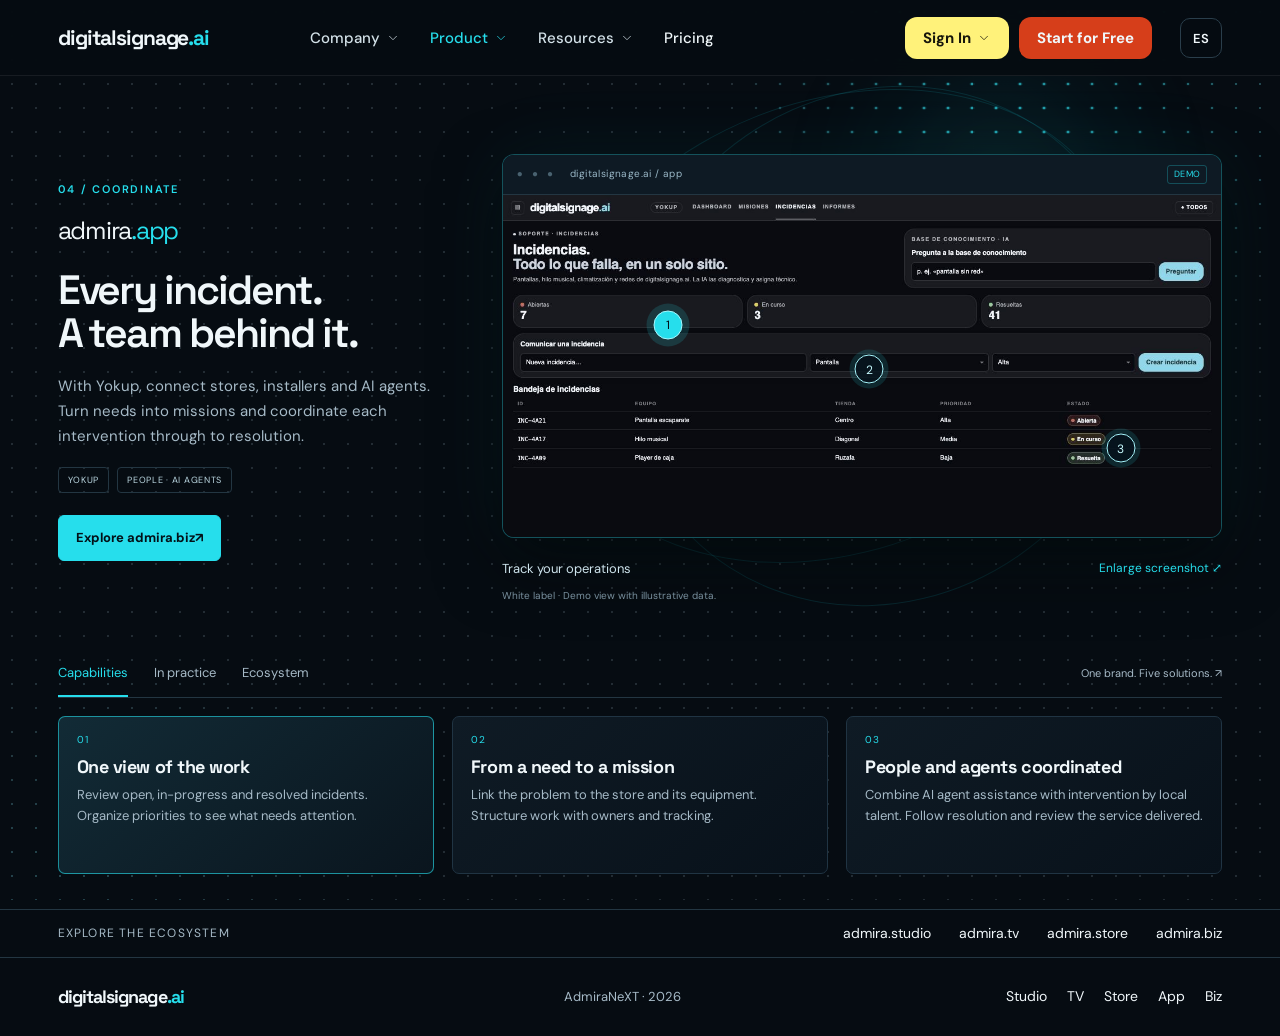
==== app/index.html @ 9fccf8bd "Conserva la versión de producción de la mañana del 3-oct (deployment 68630724), aprobada por Carlos" ====
<!doctype html><html lang="en"><head><meta charset="utf-8"><meta name="theme-color" content="#26deec"><meta property="og:site_name" content="digitalsignage.ai"><meta name="viewport" content="width=device-width,initial-scale=1"><title>Admira App — Retail media</title><meta name="description" content="Descubre circuitos, planifica campañas y conecta marcas con pantallas, audio y avatares."><link rel="icon" type="image/svg+xml" href="data:image/svg+xml,%3Csvg xmlns='http://www.w3.org/2000/svg' viewBox='0 0 32 32'%3E%3Crect width='32' height='32' rx='8' fill='%23060d13'/%3E%3Cpath d='M8 24V8h4l8 10V8h4v16h-4L12 14v10z' fill='%2324def0'/%3E%3C/svg%3E"><link rel="stylesheet" href="/assets/style.css?v=20261003-11"><link rel="stylesheet" href="/assets/menu.css?v=20261003-11"></head><body data-page="app"><a class="skip" href="#solutions">Saltar al contenido</a><header class="dsn" data-site-header><div class="dsn-bar"><a class="brand dsn-logo" href="/" aria-label="digitalsignage.ai — Inicio" data-home-logo><svg xmlns="http://www.w3.org/2000/svg" viewBox="0 0 300 38" role="img" aria-label="digitalsignage.ai" class="wordmark-logo" width="250" height="34"><text x="0" y="29" fill="#f0f7fa" font-family="Space Grotesk,Arial,sans-serif" font-size="30" font-weight="700" letter-spacing="-1.6">digitalsignage<tspan fill="#26deec">.ai</tspan></text></svg></a></div></header><main id="solutions"><div id="detail-content"></div><aside class="related"><span data-es="EXPLORA EL ECOSISTEMA" data-en="EXPLORE THE ECOSYSTEM">EXPLORA EL ECOSISTEMA</span><a href="/studio/">admira.studio</a><a href="https://admira.tv/">admira.tv</a><a href="/store/">admira.store</a><a href="/biz/">admira.biz</a></aside></main><footer><a class="brand" href="/" aria-label="digitalsignage.ai — Inicio" data-home-logo><svg xmlns="http://www.w3.org/2000/svg" viewBox="0 0 300 38" role="img" aria-label="digitalsignage.ai" class="wordmark-logo" width="250" height="34"><text x="0" y="29" fill="#f0f7fa" font-family="Space Grotesk,Arial,sans-serif" font-size="30" font-weight="700" letter-spacing="-1.6">digitalsignage<tspan fill="#26deec">.ai</tspan></text></svg></a><p>AdmiraNeXT · 2026</p><div><a href="https://admira.studio">Studio</a><a href="https://admira.tv">TV</a><a href="https://admira.store">Store</a><a href="https://admira.app">App</a><a href="https://admira.biz">Biz</a></div></footer><script src="/assets/app.js?v=20261003-11"></script><script src="/assets/detail.js?v=20261003-11"></script><script defer src="https://www.admiranext.com/assets/live-presence.js?v=2"></script></body></html>
---- assets/style.css ----
@import url('https://fonts.googleapis.com/css2?family=DM+Sans:wght@400;500;600;700&family=Space+Grotesk:wght@400;500;600;700&display=swap');
:root{--bg:#060c12;--panel:#0b151e;--ink:#f0f7fa;--muted:#a6bac7;--cyan:#26deec;--line:#233642;color-scheme:dark}*{box-sizing:border-box}html{scroll-behavior:smooth;scroll-padding-top:100px}body{margin:0;background:var(--bg);color:var(--ink);font-family:'DM Sans',sans-serif;font-size:16px;line-height:1.65}h1,h2,h3,h4,.brand{font-family:'Space Grotesk',sans-serif;line-height:1.08;letter-spacing:-.045em}a{color:inherit;text-decoration:none}button{font:inherit}button,a{ -webkit-tap-highlight-color:transparent}a:focus-visible,button:focus-visible{outline:3px solid var(--cyan);outline-offset:6px}.skip{position:absolute;left:20px;top:-100px;z-index:100;background:var(--cyan);color:var(--bg);padding:12px}.skip:focus{top:10px}.brand{font-size:28px;font-weight:700;letter-spacing:-.07em;white-space:nowrap}.brand span,h3 span{color:var(--cyan)}footer a:hover{color:var(--cyan)}.button{display:inline-flex;align-items:center;justify-content:center;padding:16px 25px;background:var(--cyan);color:#031118;border:1px solid var(--cyan);border-radius:6px;font-weight:700;font-size:16px;transition:transform .2s,background .2s}.button:hover{transform:translateY(-2px);background:#8ef5fa}.button.outline{background:transparent;color:var(--ink)}.button.outline:hover{background:#26deec14}.button.small{padding:10px 16px;font-size:14px}.hero{min-height:690px;position:relative;display:flex;align-items:center;overflow:hidden;background:linear-gradient(120deg,#07131e,#0c2431)}.hero:before{content:'';position:absolute;inset:0;background:linear-gradient(90deg,#060c12 2%,#060c12e8 28%,#060c1270 56%,#060c1215 85%),linear-gradient(0deg,#060c12,transparent 28%);z-index:1}.hero{background-image:url('hero.png');background-position:center;background-size:cover}.hero-light{position:absolute;inset:0;background:radial-gradient(ellipse at 75% 50%,#26deec16,transparent 55%)}.hero-content{position:relative;z-index:2;width:100%;padding:74px 4.5% 35px}.eyebrow{color:var(--cyan);letter-spacing:.16em;font-size:13px;font-weight:600;margin:0 0 24px}.eyebrow b{color:var(--ink);letter-spacing:0;margin-left:10px;font-size:17px}h1{font-size:clamp(42px,5.5vw,83px);max-width:930px;margin:0 0 30px;font-weight:600}.hero-copy{max-width:570px;color:#c3d4df;font-size:19px;line-height:1.6;margin:0 0 34px}.hero-foot{display:flex;justify-content:space-between;margin-top:80px;color:var(--muted);font-size:12px;letter-spacing:.16em}.section{padding:100px 4.5%;max-width:1600px;margin:auto}.section-heading{display:flex;justify-content:space-between;align-items:end;gap:50px;margin-bottom:48px}.section-heading>p{max-width:375px;color:var(--muted);margin:0;font-size:17px}h2{font-size:clamp(32px,3.7vw,57px);font-weight:500;margin:0}.pillar-grid{display:grid;grid-template-columns:repeat(5,1fr);gap:16px}.pillar{background:linear-gradient(145deg,#101e29,#080f17);padding:30px 25px;min-height:310px;border:1px solid var(--line);border-radius:9px;position:relative;transition:border-color .2s,transform .2s}.pillar:hover{border-color:var(--cyan);transform:translateY(-5px)}.number{font-size:12px;letter-spacing:.15em;color:var(--muted)}.symbol{color:var(--cyan);font-size:44px;margin:22px 0 12px;line-height:1}h3{font-size:29px;margin:0 0 18px}.pillar p{color:var(--muted);font-size:16px;min-height:52px;margin-bottom:22px}.pill{display:inline-block;font-size:11px;letter-spacing:.1em;color:var(--cyan);border:1px solid #26deec33;border-radius:30px;padding:5px 10px}.solution{border-top:1px solid var(--line);padding:96px 4.5%;max-width:1600px;margin:auto;display:grid;grid-template-columns:1fr 1fr;gap:8%;align-items:center}.solution h2{font-size:clamp(34px,3.5vw,52px);margin:22px 0}.solution .intro{font-size:19px;line-height:1.6;color:var(--muted);max-width:580px}.domain-title{font-size:30px;letter-spacing:-.04em;margin-bottom:20px}.domain-title span{color:var(--cyan)}.features{display:grid;gap:20px;margin:30px 0}.feature{padding-left:18px;border-left:2px solid #26deec50}.feature h4{font-size:19px;letter-spacing:-.02em;margin:0 0 7px}.feature p{margin:0;color:var(--muted);font-size:16px}.audience{color:var(--muted);font-size:14px;margin:30px 0 22px}.audience b{color:var(--ink)}.visual-panel{padding:36px;border:1px solid var(--line);background:linear-gradient(140deg,#132534,#081018);border-radius:12px;min-height:450px;display:flex;flex-direction:column;justify-content:center}.panel-head{display:flex;justify-content:space-between;gap:12px;font-size:12px;letter-spacing:.1em;color:var(--muted);padding-bottom:20px;border-bottom:1px solid var(--line)}.panel-label{font-size:12px;letter-spacing:.12em;color:var(--muted);margin-bottom:15px}.asset-grid{display:grid;grid-template-columns:1fr 1fr;gap:12px;margin:24px 0}.asset{padding:25px 14px;background:#060f17;border:1px solid #26deec27;border-radius:6px}.asset strong{display:block;font-family:'Space Grotesk';font-size:23px;font-weight:500}.asset span{font-size:13px;color:var(--muted)}.bar{height:4px;background:linear-gradient(90deg,var(--cyan) 65%,#233642 65%);margin-top:15px}.signal-list{display:grid;gap:13px;margin:25px 0}.signal{display:flex;justify-content:space-between;gap:14px;padding:16px;background:#07111a;border:1px solid #1d3647;border-radius:6px}.signal span{color:var(--cyan);font-size:14px}.panel-caption{color:var(--muted);font-size:14px;margin:15px 0 0}.network{display:grid;grid-template-columns:repeat(3,1fr);gap:10px;margin:25px 0}.network div{border:1px solid #26deec45;border-radius:8px;padding:20px 10px;text-align:center;background:#08131d}.network b{display:block;font-size:24px;color:var(--cyan)}.network small{font-size:12px;color:var(--muted)}.mission{padding:19px 0;border-bottom:1px solid var(--line)}.mission strong{display:block;font-size:17px}.mission span{font-size:13px;color:var(--muted)}.mission em{font-style:normal;font-size:12px;color:var(--cyan);display:inline-block;margin-top:8px;border:1px solid #26deec35;padding:2px 8px;border-radius:20px}#journey{border-top:1px solid var(--line)}.steps{display:grid;grid-template-columns:repeat(4,1fr);gap:30px;margin-top:55px}.step{border-top:1px solid var(--cyan);padding-top:22px}.step .number{color:var(--cyan)}.step h3{font-size:24px;margin:18px 0 12px}.step p{color:var(--muted);font-size:16px}.example{margin-top:60px;padding:30px 36px;border-left:3px solid var(--cyan);background:var(--panel)}.example h3{font-size:24px}.example p{color:var(--muted);margin-bottom:0}#start{padding-top:70px;padding-bottom:90px}.start-inner{background:linear-gradient(120deg,#122b38,#0b151e);border:1px solid #26deec40;border-radius:12px;padding:48px}.chooser{display:flex;flex-wrap:wrap;gap:12px;margin:30px 0}.choice{padding:12px 16px;font:inherit;border:1px solid #35515f;background:transparent;color:var(--ink);border-radius:5px;cursor:pointer;text-align:left}.choice[aria-pressed=true]{border-color:var(--cyan);background:var(--cyan);color:#031118}.recommendation{display:grid;grid-template-columns:1fr auto;gap:25px;align-items:center;border-top:1px solid #35515f;padding-top:28px}.recommendation h3{font-size:27px}.recommendation p{color:var(--muted);max-width:700px;margin-bottom:0}footer{border-top:1px solid var(--line);padding:35px 4.5%;display:flex;align-items:center;justify-content:space-between;gap:25px}footer p{color:var(--muted);font-size:13px}footer>div{display:flex;gap:20px;font-size:14px}.reveal{animation:fade-in .5s both}@keyframes fade-in{from{opacity:.5;transform:translateY(8px)}to{opacity:1;transform:none}}@media(max-width:1050px){.pillar-grid{grid-template-columns:repeat(2,1fr)}.solution{gap:5%}.visual-panel{padding:24px}.steps{grid-template-columns:repeat(2,1fr)}}@media(max-width:700px){.hero{min-height:660px;background-position:60% center}.hero:before{background:linear-gradient(90deg,#060c12ed,#060c1290),linear-gradient(0deg,#060c12,transparent)}.hero-content{padding:65px 5% 30px}h1{font-size:43px;letter-spacing:-.045em}.hero-copy{font-size:17px}.hero-foot{margin-top:60px;gap:15px;letter-spacing:.08em}.section{padding:65px 5%}.section-heading{display:block}.section-heading>p{margin-top:25px}.pillar-grid{gap:12px}.pillar{padding:22px 16px;min-height:290px}h3{font-size:24px}.pillar p{font-size:15px}.pill{font-size:10px}.solution{display:flex;flex-direction:column;padding:65px 5%;gap:35px;align-items:stretch}.visual-panel{min-height:350px}.steps{gap:24px}.step h3{font-size:22px}.example{padding:25px}.start-inner{padding:26px}.recommendation{grid-template-columns:1fr}.recommendation .button{justify-self:start}footer{flex-wrap:wrap;padding:30px 5%}footer>div{width:100%;justify-content:space-between}}@media(prefers-reduced-motion:reduce){html{scroll-behavior:auto}*,*:before,*:after{animation:none!important;transition:none!important}}
/* Independent solution pages */
body[data-page=home] .hero{min-height:500px}body[data-page=home] .hero-content{padding-top:48px}body[data-page=home] .hero-foot{margin-top:42px}body[data-page=home] #ecosystem{padding-top:35px;padding-bottom:45px}body[data-page=home] .section-heading{margin-bottom:22px}body[data-page=home] .section-heading .eyebrow{display:none}body[data-page=home] .section-heading h2{font-size:25px}body[data-page=home] .pillar{min-height:205px;padding:22px}body[data-page=home] .symbol{display:none}body[data-page=home] .pillar h3{margin-top:20px}body[data-page=home] .pillar p{min-height:0;margin:12px 0 16px}body:not([data-page=home]) .solution{border-top:0;padding-top:45px;padding-bottom:35px;gap:7%;min-height:calc(100vh - 220px)}body:not([data-page=home]) .solution .eyebrow{margin-bottom:16px}body:not([data-page=home]) .solution h2{font-size:clamp(32px,3vw,45px);margin:16px 0}body:not([data-page=home]) .solution .intro{font-size:17px}body:not([data-page=home]) .features{margin:23px 0;gap:16px}body:not([data-page=home]) .feature p{font-size:15px}body:not([data-page=home]) .audience{margin:20px 0 17px}.related{border-top:1px solid var(--line);padding:18px 4.5%;display:flex;align-items:center;gap:28px}.related>span{color:var(--muted);font-size:12px;letter-spacing:.1em;margin-right:auto}.related a{font-size:14px}.related a:hover{color:var(--cyan)}footer{padding-top:22px;padding-bottom:22px}@media(max-width:899.98px){html{scroll-padding-top:80px}}@media(max-width:700px){body[data-page=home] .hero{min-height:520px}body[data-page=home] .hero-content{padding-top:45px}body[data-page=home] .pillar{padding:20px 15px;min-height:235px}body[data-page=home] .pillar h3{font-size:23px}body:not([data-page=home]) .solution{padding-top:38px}.related{flex-wrap:wrap;gap:16px;padding:22px 5%}.related>span{width:100%;margin:0}body:not([data-page=home]) .visual-panel{min-height:0}}

.wordmark-logo{display:block;width:250px;height:34px}footer .wordmark-logo{width:220px}@media(max-width:700px){.wordmark-logo{width:215px}}
/* Graphical product pages: explore horizontally, without a long landing page. */
.product-stage{display:grid;grid-template-columns:minmax(280px,.75fr) minmax(0,1.4fr);gap:5%;padding:36px 4.5% 24px;align-items:center;overflow:hidden}.product-copy{position:relative;z-index:1}.product-copy .eyebrow{margin:0 0 12px;font-size:11px}.product-domain{font-family:'Space Grotesk',sans-serif;font-size:25px;letter-spacing:-.05em;margin:0 0 18px}.product-domain span{color:var(--cyan)}.product-copy h1{font-size:clamp(32px,3.2vw,52px);margin:0 0 20px;letter-spacing:-.05em;line-height:1.04}.product-intro{font-size:15px;line-height:1.65;color:var(--muted);margin:0 0 18px;max-width:430px}.product-tags{display:flex;gap:8px;flex-wrap:wrap;margin-bottom:22px}.product-tags span{font-size:9px;letter-spacing:.08em;border:1px solid var(--line);padding:5px 9px;border-radius:4px;color:#bdd9e3}.product-copy .button{font-size:13px;padding:11px 17px}.product-visual{position:relative;min-width:0;padding-top:18px}.orbit{position:absolute;pointer-events:none;border:1px solid #26deec20;border-radius:50%;z-index:0}.orbit-one{width:600px;height:450px;top:-35px;left:35px;transform:rotate(-22deg)}.orbit-two{width:500px;height:540px;top:-60px;left:130px;transform:rotate(45deg)}.screenshot-frame{position:relative;background:#0b1119;border:1px solid #26deec50;border-radius:12px;overflow:hidden;box-shadow:0 25px 65px #0008,0 0 80px #26deec13}.screenshot-bar{display:flex;gap:14px;align-items:center;padding:10px 14px;background:#0e1a24;border-bottom:1px solid var(--line);font-size:10px;letter-spacing:.04em;color:#99b7c6}.window-dots{color:#496270;font-size:10px;letter-spacing:3px}.demo-badge{margin-left:auto;color:var(--cyan);font-size:9px;border:1px solid #26deec44;border-radius:3px;padding:1px 6px}.screenshot-body{position:relative;line-height:0}.screenshot-body>img{width:100%;height:auto;display:block}.hotspot{position:absolute;transform:translate(-50%,-50%);width:29px;height:29px;display:grid;place-items:center;border:1px solid #a6f8ff;background:#071620d9;color:#c7fbff;border-radius:50%;font-size:12px;cursor:pointer;box-shadow:0 0 0 5px #26deec22}.hotspot[aria-pressed=true]{background:var(--cyan);color:#031118;box-shadow:0 0 0 7px #26deec28}.capture-caption{display:flex;justify-content:space-between;align-items:center;gap:12px;margin-top:16px;color:#cee4ed;font-size:13px;position:relative}.capture-caption button{background:none;color:var(--cyan);border:0;cursor:pointer;font-size:12px;padding:5px 0}.demo-note{font-size:10px;color:#79909e;margin:4px 0 0;position:relative}.product-explorer{margin:0 4.5% 24px;position:relative;z-index:1}.explorer-head{display:flex;align-items:center;justify-content:space-between;border-bottom:1px solid var(--line);gap:20px}.detail-tabs{display:flex;gap:26px}.detail-tabs button{border:0;border-bottom:2px solid transparent;color:var(--muted);background:transparent;cursor:pointer;padding:12px 0;font-size:13px}.detail-tabs button[aria-selected=true]{color:var(--cyan);border-bottom-color:var(--cyan)}.white-label-link{font-size:11px;color:var(--muted)}.white-label-link:hover{color:var(--cyan)}.detail-cards{display:grid;grid-template-columns:repeat(3,minmax(0,1fr));gap:18px;padding-top:18px;min-height:176px}.detail-card{padding:15px 18px;background:linear-gradient(140deg,#0f1b25,#08111a);border:1px solid #203443;border-radius:7px;position:relative;transition:border-color .2s}.detail-card.selected{border-color:#26deec99;background:linear-gradient(140deg,#122b36,#0a151e)}.card-index{color:var(--cyan);font-size:10px;letter-spacing:.1em;display:block;margin-bottom:7px}.detail-card h3{font-size:18px;line-height:1.2;letter-spacing:-.025em;margin:0 0 8px}.detail-card p{font-size:13px;line-height:1.6;color:var(--muted);margin:0}.detail-card>a{font-size:12px;display:inline-block;color:var(--cyan);margin-top:8px}.capture-dialog{background:#080f17;color:var(--ink);width:min(95vw,1280px);max-width:1280px;border:1px solid #26deec66;border-radius:10px;padding:24px;box-shadow:0 25px 150px #000}.capture-dialog::backdrop{background:#02070cea;backdrop-filter:blur(8px)}.capture-dialog img{display:block;width:100%;height:auto}.capture-dialog p{font-size:12px;color:var(--muted);margin:0 35px 12px 0}.capture-dialog p:last-child{margin:12px 0 0}.capture-dialog button{position:absolute;right:14px;top:8px;background:none;color:var(--ink);font-size:28px;border:0;cursor:pointer}.related{padding-top:12px;padding-bottom:12px}body:not([data-page=home]) footer{padding-top:15px;padding-bottom:15px}body:not([data-page=home]) footer .wordmark-logo{width:180px;height:24px}@media(min-width:1100px) and (min-height:850px){.product-stage{padding-top:60px;padding-bottom:45px}.product-explorer{margin-bottom:35px}}@media(max-width:850px){.product-stage{grid-template-columns:1fr;gap:20px;padding-top:25px}.product-intro{max-width:640px}.product-copy h1 br{display:none}.product-copy h1{font-size:36px}.product-tags{margin-bottom:14px}.product-visual{padding-top:0}.orbit{display:none}.detail-cards{gap:10px}.detail-card{padding:14px}.detail-card h3{font-size:16px}.explorer-head{flex-wrap:wrap;gap:0}.white-label-link{padding-bottom:12px}.capture-dialog{padding:18px 12px}}@media(max-width:600px){.detail-cards{grid-template-columns:1fr}.detail-tabs{gap:22px}.detail-tabs button{font-size:12px}.capture-caption{font-size:11px}.capture-caption button{font-size:10px}.hotspot{width:25px;height:25px;font-size:11px}.product-copy h1{font-size:33px}.product-domain{font-size:22px}.product-explorer{margin-top:8px}.demo-note{font-size:9px}.product-stage{padding-bottom:18px}}

@media(max-width:600px){.detail-cards{grid-template-columns:repeat(3,82vw);overflow-x:auto;scroll-snap-type:x mandatory;padding-bottom:10px}.detail-card{scroll-snap-align:start}.product-visual{max-width:100%}}

/* Precios (importes en /assets/pricing.js) */
.page-hero{padding:64px 4.5% 30px;max-width:1240px;margin:0 auto}.page-hero .eyebrow{margin-bottom:16px}.page-hero h1{font-size:clamp(36px,4.4vw,62px);margin:0 0 18px;max-width:860px}.page-intro{font-size:18px;color:var(--muted);max-width:660px;margin:0}.page-cta{display:flex;flex-wrap:wrap;gap:12px;margin-top:28px}
.price-controls{display:flex;flex-wrap:wrap;align-items:center;justify-content:space-between;gap:16px 24px;max-width:1240px;margin:0 auto;padding:6px 4.5% 22px}
.seg{display:inline-flex;padding:4px;border:1px solid var(--line);border-radius:999px;background:#0b151ecc}.seg button{border:0;border-radius:999px;padding:9px 20px;background:transparent;color:var(--muted);font-weight:600;font-size:15px;cursor:pointer;transition:background .15s,color .15s}.seg button[aria-selected=true]{background:var(--ink);color:#061017}.seg button:not([aria-selected=true]):hover{color:var(--ink)}
.billing{display:flex;align-items:center;gap:10px;flex-wrap:wrap}.billing-opt{border:0;background:none;padding:6px 2px;color:var(--muted);font-weight:600;font-size:15px;cursor:pointer}.billing-opt[aria-pressed=true]{color:var(--ink)}
.billing-switch{position:relative;width:52px;height:28px;border:1px solid #2f4654;border-radius:999px;background:#0e1a23;cursor:pointer;padding:0}.billing-switch span{position:absolute;top:3px;left:3px;width:20px;height:20px;border-radius:50%;background:var(--cyan);box-shadow:0 0 12px #26deec80;transition:transform .2s}.billing-switch[aria-checked=true] span{transform:translateX(24px)}
.save-max{padding:5px 10px;border-radius:999px;background:#26deec1f;border:1px solid #26deec55;color:var(--cyan);font-size:12px;font-weight:700;letter-spacing:.06em;text-transform:uppercase}
.plans{display:grid;grid-template-columns:repeat(3,minmax(0,1fr));gap:16px;padding:0 4.5% 24px;max-width:1240px;margin:0 auto}.plans[hidden]{display:none}.plans--two{grid-template-columns:repeat(2,minmax(0,1fr))}
.plan{display:flex;flex-direction:column;padding:28px 26px;border:1px solid var(--line);border-radius:16px;background:linear-gradient(150deg,#101d28,#080f17)}.plan--featured{border-color:#26deec80;box-shadow:0 0 0 1px #26deec30,0 20px 60px #26deec14}
.plan-head{display:flex;align-items:center;justify-content:space-between;gap:10px}.plan h2,.plan-free h2{font-size:28px;font-weight:600;margin:0}.plan-badge{flex:none;padding:5px 10px;border-radius:999px;background:var(--cyan);color:#031118;font-size:11.5px;font-weight:700;letter-spacing:.08em;text-transform:uppercase}.plan:not(.plan--featured) .plan-badge{background:#26deec1f;color:var(--cyan);border:1px solid #26deec55}
.plan-tag{color:var(--muted);margin:8px 0 18px;min-height:26px}
.plan-price{margin:0 0 20px;min-height:84px}.pp-row{display:flex;align-items:baseline;gap:10px}.pp-now{font-family:'Space Grotesk',sans-serif;font-size:52px;font-weight:600;letter-spacing:-.04em;line-height:1}.pp-now--word{font-size:44px}.pp-list{font-family:'Space Grotesk',sans-serif;font-size:24px;color:#8399a6;text-decoration-thickness:2px}.pp-meta{display:flex;flex-wrap:wrap;align-items:center;gap:6px;margin-top:10px}.pp-per,.pp-save{padding:3px 8px;border-radius:6px;font-size:12.5px;font-weight:600}.pp-per{background:#16222c;color:#c3d4df}.pp-save{background:#fff27a;color:#16150b}.pp-sr{position:absolute;width:1px;height:1px;overflow:hidden;clip:rect(0 0 0 0);white-space:nowrap}
.plan .button{align-self:stretch;font-size:15px;padding:13px 18px}.plan-inc{font-size:12px;letter-spacing:.12em;text-transform:uppercase;color:var(--muted);margin:26px 0 10px}.plan-list{list-style:none;margin:0;padding:0;display:grid;gap:11px}.plan-list li{display:flex;gap:10px;font-size:15px;line-height:1.5;color:#d6e3ea}.plan-list svg{flex:none;width:18px;height:18px;margin-top:2px}.plan-list path{fill:none;stroke:var(--cyan);stroke-width:1.8;stroke-linecap:round;stroke-linejoin:round}
.seats{display:grid;grid-template-columns:auto auto;align-items:center;justify-content:space-between;gap:8px 12px;margin:0 0 18px;padding:14px 16px;border:1px solid var(--line);border-radius:12px;background:#0b151e}.seats-label{font-weight:600}.seats-step{display:flex;align-items:center;gap:6px}.seats-btn{width:34px;height:34px;border:1px solid #2f4654;border-radius:9px;background:#101d28;color:var(--ink);font-size:18px;cursor:pointer}.seats-btn:disabled{opacity:.4;cursor:default}.seats-val{min-width:28px;text-align:center;font-weight:700}.seats-total{grid-column:1/-1;margin:0;font-family:'Space Grotesk',sans-serif;font-size:20px;font-weight:600}.seats-total small{font-family:'DM Sans',sans-serif;font-size:13px;color:var(--muted);font-weight:500}.seats-min{grid-column:1/-1;margin:0;font-size:13px;color:var(--muted)}
.plan-free{display:grid;grid-template-columns:minmax(0,1.1fr) auto minmax(0,1.4fr) auto;align-items:center;gap:20px 32px;max-width:calc(1240px - 9%);margin:0 auto;padding:22px 26px;border:1px dashed #2f4654;border-radius:16px;background:#080f17d9}.plan-free .plan-tag{margin:6px 0 0;min-height:0}.plan-free .plan-price{margin:0;min-height:0}.plan-free .pp-now{font-size:40px}.plan-list--free{gap:8px}.plan-list--free li{font-size:14px}
.pricing-note{max-width:1240px;margin:18px auto 0;padding:0 4.5%;color:var(--muted);font-size:14px}
.pricing-more{max-width:1240px;margin:40px auto 60px;padding:30px 4.5% 0;border-top:1px solid var(--line)}.pricing-more h2{font-size:26px}.pricing-more p{color:var(--muted);max-width:640px}.pricing-links{display:flex;flex-wrap:wrap;align-items:center;gap:12px 24px;font-size:15px}.pricing-links a:not(.button):hover{color:var(--cyan)}
@media(max-width:1060px){.plan-free{grid-template-columns:1fr auto;max-width:none;margin:0 4.5%}.plan-list--free{grid-column:1/-1}}
@media(max-width:900px){.plans,.plans--two{grid-template-columns:1fr;padding-left:16px;padding-right:16px}.page-hero{padding:40px 16px 20px}.price-controls{padding:4px 16px 18px}.plan-free{margin:0 16px;grid-template-columns:1fr}.plan-free .button{justify-self:stretch}.pricing-note{padding:0 16px}.pricing-more{padding-left:16px;padding-right:16px}}
/* Portada: héroe con la nube de Admira (lógica en /assets/home.js). --s, --ty, --dark, --out y --box los escribe home.js. */
.ch{--s:.45;--ty:0px;--dark:0;--out:0;--box:0;--ink-light:#0b141b;--hh:76px;position:relative;margin-top:calc(var(--hh) * -1);height:300vh;height:300svh;background:#e9eff2}
.ch-sticky{position:sticky;top:0;height:100vh;height:100svh;overflow:hidden;background:#e9eff2}
.ch-dark{position:absolute;inset:0;background:var(--bg);opacity:var(--dark)}
.dsn-dots.dsn-dots--local{position:absolute;z-index:0;--x:72vw;--y:30vh}
.dsn-dots--local .dsn-dots-base{background-image:radial-gradient(circle at 50% 50%,#0b1a2430 0,#0b1a2430 1px,transparent 1.5px);opacity:calc(1 - var(--dark))}
.dsn-dots--local:before{content:'';position:absolute;inset:0;background-image:radial-gradient(circle at 50% 50%,#a9c3d12e 0,#a9c3d12e 1px,transparent 1.5px);background-size:var(--gap) var(--gap);opacity:var(--dark)}
.dsn-dots--local .dsn-dots-halo{background-image:radial-gradient(circle at 50% 50%,#10b4c2 0,#10b4c2 1.3px,transparent 1.9px)}
.ch-head{position:relative;z-index:1;padding:calc(var(--hh) + 7vh) 24px 0;text-align:center;color:var(--ink-light);opacity:calc(1 - var(--out));transform:translateY(calc(var(--out) * -40px))}
.ch-eyebrow{margin:0 0 18px;font:600 12px/1 'DM Sans',sans-serif;letter-spacing:.22em;text-transform:uppercase}
.ch-title{margin:0 auto;max-width:none;font-family:'Instrument Serif',Georgia,'Times New Roman',serif;font-weight:400;font-size:clamp(46px,6.4vw,92px);line-height:1;letter-spacing:-.02em;color:var(--ink-light)}
.ch-frame{position:absolute;z-index:2;left:50%;top:calc(var(--hh) + 22px);width:min(1200px,calc(100vw - 48px));height:min(calc(100vh - var(--hh) - 44px),calc(min(1200px,calc(100vw - 48px)) * .56));transform:translateX(-50%)}
.ch-card{position:absolute;inset:0;overflow:hidden;background:#0b151e;transform:translateY(var(--ty)) scale(var(--s));transform-origin:50% 50%;will-change:transform;-webkit-clip-path:url(#ch-clip);clip-path:url(#ch-clip)}
.ch-video{display:block;width:100%;height:100%;object-fit:cover}
.ch-box{position:absolute;left:-14px;bottom:-18px;width:min(400px,calc(100% - 8px));padding:26px 28px 28px;background:var(--dsn-yellow,#fff27a);color:#16150b;border-radius:4px;box-shadow:0 18px 50px #0007;opacity:var(--box);transform:translateY(calc((1 - var(--box)) * 24px));pointer-events:none}
.ch.is-card .ch-box{pointer-events:auto}
.ch-box h2{margin:0 0 14px;font:400 clamp(30px,3vw,40px)/1.02 'Instrument Serif',Georgia,serif;letter-spacing:-.01em;color:#16150b}
.ch-box p{margin:0;font-size:15px;line-height:1.5;color:#2a2812}
.ch-defs{position:absolute;width:0;height:0}
.ch--static{height:auto}.ch--static .ch-sticky{position:relative;height:auto;padding-bottom:70px}.ch--static .ch-frame{position:relative;left:auto;top:auto;transform:none;margin:48px auto 0}.ch--static .ch-head{padding-top:calc(var(--hh) + 48px)}
.hero--sub{min-height:600px}.hero-title{font-size:clamp(38px,4.8vw,72px);max-width:930px;margin:0 0 30px;font-weight:600}
@media(max-width:899.98px){.ch{--hh:64px;height:240vh;height:240svh}.ch-head{padding-top:calc(var(--hh) + 13vh)}.ch-title{font-size:clamp(42px,12vw,60px)}.ch-frame{width:calc(100vw - 32px);height:min(calc(100svh - var(--hh) - 40px),calc((100vw - 32px) * 1.6));top:calc(var(--hh) + 20px)}.ch-box{left:-4px;bottom:-8px;width:calc(100% - 20px);padding:20px 20px 22px}.ch-box p{font-size:14px}}

@media(min-width:1051px) and (max-width:1320px){.pillar-grid{grid-template-columns:repeat(3,1fr)}}
.pill.pill--blue{color:#7fb2ff;border-color:rgba(91,141,255,.45);background:rgba(91,141,255,.08)}
.seats[hidden]{display:none!important}

/* La marca se escribe siempre AdmiraNeXT, también dentro de rótulos en mayúsculas (Carlos, 3-oct-2026). */
.nx{text-transform:none}
---- assets/menu.css ----
/* Cabecera de digitalsignage.ai: barra, megamenú y panel móvil.
   Todo va con prefijo .dsn para no pisar las maquetas de /demo/ (que tienen sus propios <header> y <nav>).
   El marcado lo genera /assets/app.js a partir del marcador <header class="dsn" data-site-header>. */
.dsn{--dsn-bg:#060c12;--dsn-panel:#0b141c;--dsn-raise:#131f29;--dsn-chip:#16222c;--dsn-line:#1f303c;--dsn-ink:#f0f7fa;--dsn-soft:#d3e1e8;--dsn-muted:#8fa5b2;--dsn-cyan:#26deec;--dsn-yellow:#fff27a;--dsn-yellow-ink:#16150b;--dsn-orange:#D63E1A;--dsn-orange-ink:#fff;--dsn-h:76px;position:sticky;top:0;z-index:60;color:var(--dsn-ink);font-family:'DM Sans',system-ui,-apple-system,'Segoe UI',sans-serif;line-height:1.3}
.dsn:before{content:'';position:absolute;inset:0;background:#060c12ee;backdrop-filter:blur(16px);-webkit-backdrop-filter:blur(16px);border-bottom:1px solid #ffffff12;z-index:-1}
.dsn *,.dsn *:before,.dsn *:after{box-sizing:border-box}
.dsn a{color:inherit;text-decoration:none}
.dsn ul{list-style:none;margin:0;padding:0}
.dsn-bar{position:relative;height:var(--dsn-h);display:flex;align-items:center;gap:28px;padding:0 4.5%}
.dsn-logo{flex:none;display:flex;align-items:center}
.dsn .wordmark-logo{display:block;width:210px;height:auto}
.dsn-drawer{flex:1;min-width:0;display:flex;align-items:center;gap:24px}
.dsn-nav{flex:1;min-width:0}
.dsn-list{display:flex;align-items:center;gap:2px}
.dsn-item{position:static}
.dsn-item--sm{position:relative}
.dsn-i{width:18px;height:18px;flex:none}
.dsn-i path{fill:none;stroke:currentColor;stroke-width:1.6;stroke-linecap:round;stroke-linejoin:round}
.dsn-chev{width:14px;height:14px;transition:transform .2s;opacity:.8}
[aria-expanded=true]>.dsn-chev{transform:rotate(180deg)}
.dsn-trigger,.dsn-link{display:inline-flex;align-items:center;gap:6px;height:40px;padding:0 14px;border:0;border-radius:10px;background:transparent;color:var(--dsn-soft);font:500 15px/1 'DM Sans',system-ui,sans-serif;cursor:pointer;white-space:nowrap;transition:background .15s,color .15s}
.dsn-trigger:hover,.dsn-link:hover,.dsn-trigger[aria-expanded=true]{background:#1b2832;color:#fff}
.dsn-trigger.is-current,.dsn-link[aria-current=page]{color:var(--dsn-cyan)}
.dsn-actions{display:flex;align-items:center;gap:10px;margin-left:auto}
.dsn-btn{display:inline-flex;align-items:center;justify-content:center;gap:6px;height:42px;padding:0 18px;border:0;border-radius:12px;font:700 15px/1 'DM Sans',system-ui,sans-serif;cursor:pointer;white-space:nowrap;transition:transform .15s,filter .15s,box-shadow .15s}
.dsn-btn:hover{filter:brightness(1.06);transform:translateY(-1px)}
.dsn-btn--signin{background:var(--dsn-yellow);color:var(--dsn-yellow-ink)}
.dsn-btn--signin[aria-expanded=true]{box-shadow:0 0 0 3px #fff27a40}
.dsn-btn--start{background:var(--dsn-orange);color:var(--dsn-orange-ink)}
.dsn-lang{flex:none;height:40px;min-width:42px;padding:0 10px;border:1px solid #2a3e4b;border-radius:10px;background:transparent;color:var(--dsn-ink);font:600 13px/1 'DM Sans',system-ui,sans-serif;letter-spacing:.06em;cursor:pointer}
.dsn-lang:hover{border-color:var(--dsn-cyan);color:var(--dsn-cyan)}
.dsn-burger{display:none;flex:none;width:44px;height:44px;place-items:center;border:1px solid #2a3e4b;border-radius:12px;background:transparent;color:var(--dsn-ink);cursor:pointer}
.dsn-burger .dsn-i{width:22px;height:22px}
.dsn-burger .dsn-close,.dsn.is-open .dsn-burger .dsn-open{display:none}
.dsn.is-open .dsn-burger .dsn-close{display:block}
.dsn a:focus-visible,.dsn button:focus-visible{outline:3px solid var(--dsn-cyan);outline-offset:2px}

/* Paneles */
.dsn-panel{position:absolute;top:calc(100% + 8px);z-index:2;background:var(--dsn-panel);border:1px solid var(--dsn-line);border-radius:18px;box-shadow:0 30px 80px #000c,0 0 0 1px #00000040;padding:18px}
.dsn-panel:before{content:'';position:absolute;left:0;right:0;top:-14px;height:14px}
.dsn-panel[hidden]{display:none}
.dsn-mega{left:4.5%;right:4.5%;max-width:1180px;margin:0 auto;display:grid;grid-template-columns:repeat(3,minmax(0,1fr)) minmax(260px,1.3fr);gap:10px;padding:20px}
.dsn-pop{left:0;width:340px}
.dsn-signin .dsn-pop{left:auto;right:0;width:300px}
.dsn-col-title{margin:4px 10px 10px;font:600 11.5px/1.2 'DM Sans',system-ui,sans-serif;letter-spacing:.14em;text-transform:uppercase;color:var(--dsn-muted)}
.dsn-col ul,.dsn-pop ul{display:grid;gap:2px}
.dsn-mlink{display:flex;align-items:center;gap:12px;padding:7px 10px;border-radius:11px;color:#e3edf2;font:500 15px/1.25 'DM Sans',system-ui,sans-serif;transition:background .12s}
.dsn-mlink:hover,.dsn-mlink.is-active,.dsn-mlink:focus-visible{background:var(--dsn-raise)}
.dsn-mlink[aria-current=page] .dsn-mlabel{color:var(--dsn-cyan)}
.dsn-ico{flex:none;width:34px;height:34px;display:grid;place-items:center;border-radius:9px;background:var(--dsn-chip);border:1px solid #243541;color:#c9dbe4;transition:color .12s,border-color .12s}
.dsn-mlink:hover .dsn-ico,.dsn-mlink.is-active .dsn-ico,.dsn-mlink:focus-visible .dsn-ico{color:var(--dsn-cyan);border-color:#26deec55}
.dsn-mtext{display:flex;flex-direction:column;gap:3px;min-width:0}
.dsn-mlabel{display:flex;align-items:center;gap:6px}
.dsn-ext{font-size:11px;color:var(--dsn-muted)}
.dsn-mdesc{font-size:12.5px;font-weight:400;color:var(--dsn-muted);line-height:1.35}
.dsn-sr{position:absolute;width:1px;height:1px;padding:0;margin:-1px;overflow:hidden;clip:rect(0 0 0 0);white-space:nowrap;border:0}
.dsn-preview{display:flex;flex-direction:column;border-radius:14px;overflow:hidden;background:var(--dsn-raise);border:1px solid var(--dsn-line);align-self:start}
.dsn-preview img{display:block;width:100%;height:auto;aspect-ratio:1280/610;object-fit:cover;object-position:left top;background:#0a1219}
.dsn-preview-body{padding:14px 16px 16px;min-height:92px}
.dsn-preview strong{display:block;font:600 18px/1.2 'Space Grotesk','DM Sans',sans-serif;letter-spacing:-.02em;color:var(--dsn-ink)}
.dsn-preview p{margin:6px 0 0;font-size:13.5px;line-height:1.45;color:var(--dsn-muted)}
@media (prefers-reduced-motion:no-preference){.dsn-panel:not([hidden]){animation:dsn-in .16s ease-out}.dsn-preview img{transition:opacity .15s}}
@keyframes dsn-in{from{opacity:0;transform:translateY(-6px)}to{opacity:1;transform:none}}

/* Escritorio estrecho (900–1180 px): todo cabe sin esconder nada */
@media (min-width:900px) and (max-width:1259.98px){
.dsn-bar{gap:14px;padding:0 20px}
.dsn .wordmark-logo{width:160px}
.dsn-drawer{gap:12px}
.dsn-trigger,.dsn-link{padding:0 9px;font-size:14px;gap:4px}
.dsn-actions{gap:6px}
.dsn-btn{padding:0 12px;font-size:14px;height:40px}
.dsn-mega{left:20px;right:20px;grid-template-columns:repeat(3,minmax(0,1fr)) minmax(220px,1.1fr)}
}

/* 900–1060 px: aún más compacto */
@media (min-width:900px) and (max-width:1060px){
.dsn-bar{gap:10px;padding:0 16px}
.dsn .wordmark-logo{width:138px}
.dsn-drawer{gap:8px}
.dsn-list{gap:0}
.dsn-trigger,.dsn-link{padding:0 7px;font-size:13.5px;gap:2px}
.dsn-chev{width:12px;height:12px}
.dsn-btn{padding:0 10px;font-size:13.5px}
.dsn-lang{min-width:38px;padding:0 8px}
}
/* Móvil (< 900 px): botón ☰ y panel a pantalla completa con acordeones */
@media (max-width:899.98px){
.dsn{--dsn-h:64px}
.dsn-bar{gap:8px;padding:0 16px}
.dsn .wordmark-logo{width:min(200px,52vw)}
.dsn-logo{margin-right:auto}
.dsn-burger{display:grid;order:3}
.dsn-lang{order:2;height:44px}
.dsn-drawer{display:none;position:fixed;top:var(--dsn-h);left:0;right:0;bottom:0;flex-direction:column;align-items:stretch;gap:20px;padding:8px 16px calc(28px + env(safe-area-inset-bottom));background:var(--dsn-bg);overflow-y:auto;overscroll-behavior:contain;border-top:1px solid #ffffff12}
.dsn.is-open .dsn-drawer{display:flex}
.dsn-nav{flex:none}
.dsn-list{flex-direction:column;align-items:stretch;gap:0}
.dsn-list>.dsn-item{border-bottom:1px solid #18262f}
.dsn-trigger,.dsn-link{width:100%;height:58px;justify-content:space-between;padding:0 4px;border-radius:0;font-size:19px;font-weight:600;background:none!important}
.dsn-chev{width:18px;height:18px}
.dsn-panel{position:static;width:auto;max-width:none;margin:0;padding:0 0 14px;border:0;border-radius:0;background:none;box-shadow:none;animation:none!important}
.dsn-panel:before{display:none}
.dsn-mega{display:block}
.dsn-preview{display:none}
.dsn-col+.dsn-col{margin-top:10px}
.dsn-col-title{margin:6px 4px 6px}
.dsn-mlink{padding:8px 4px}
.dsn-pop .dsn-mdesc{display:none}
.dsn-actions{flex-direction:column;align-items:stretch;gap:10px;margin:0}
.dsn-signin{display:flex;flex-direction:column}
.dsn-btn{width:100%;height:52px;font-size:17px}
.dsn-signin .dsn-pop{width:auto;padding:8px 0 0}
}
html.dsn-lock,html.dsn-lock body{overflow:hidden}
@media (prefers-reduced-motion:reduce){.dsn *{transition:none!important;animation:none!important}}
/* Captura limpia de las maquetas de /demo/?capture */
body.capture .dsn{display:none}

/* ── Fondo puntillado que se ilumina (todas las páginas) ──────────────────────────
   Capa fija detrás del contenido (z-index:-1, sin eventos de puntero), creada por /assets/app.js.
   · base: rejilla de puntos sutil, estática.
   · reposo: puntos cian enmascarados en dos zonas que «respiran» despacio (solo opacidad).
   · halo: un cuadrado de --d px con puntos cian y una bruma suave, enmascarado en círculo, que sigue al
     ratón con transform; su background-position compensa el desplazamiento para que sus puntos caigan
     exactamente sobre los de la base. app.js solo escribe --x/--y dentro de un requestAnimationFrame
     cuando el ratón se mueve; en táctil y con movimiento reducido el halo se queda fijo. */
.dsn-dots{--gap:24px;--x:78vw;--y:20vh;--d:560px;position:fixed;inset:0;z-index:-1;pointer-events:none;overflow:hidden;contain:strict}
.dsn-dots>i{position:absolute;display:block}
.dsn-dots-base,.dsn-dots-idle{inset:0;background-size:var(--gap) var(--gap)}
.dsn-dots-base{background-image:radial-gradient(circle at 50% 50%,#a9c3d12e 0,#a9c3d12e 1px,transparent 1.5px)}
.dsn-dots-idle{background-image:radial-gradient(circle at 50% 50%,#26deec 0,#26deec 1px,transparent 1.6px);opacity:.22;
  -webkit-mask:radial-gradient(ellipse 46% 40% at 88% 8%,#000,transparent 70%),radial-gradient(ellipse 40% 36% at 6% 96%,#000a,transparent 70%);
          mask:radial-gradient(ellipse 46% 40% at 88% 8%,#000,transparent 70%),radial-gradient(ellipse 40% 36% at 6% 96%,#000a,transparent 70%)}
.dsn-dots-halo{left:0;top:0;width:var(--d);height:var(--d);will-change:transform;
  transform:translate3d(calc(var(--x) - var(--d) / 2),calc(var(--y) - var(--d) / 2),0);
  background-image:radial-gradient(circle at 50% 50%,#26deec 0,#26deec 1.2px,transparent 1.8px);background-size:var(--gap) var(--gap);
  background-position:calc(var(--d) / 2 - var(--x)) calc(var(--d) / 2 - var(--y));
  -webkit-mask:radial-gradient(closest-side,#000 0,#000c 30%,#0005 62%,transparent 100%);
          mask:radial-gradient(closest-side,#000 0,#000c 30%,#0005 62%,transparent 100%);
  opacity:.85;transition:opacity .5s}
.dsn-dots-halo:before{content:'';position:absolute;inset:0;background:radial-gradient(closest-side,#26deec1a,transparent)}
@media (hover:none),(pointer:coarse){.dsn-dots{--x:82vw;--y:16vh;--d:440px}.dsn-dots-halo{opacity:.6}}
@media (prefers-reduced-motion:no-preference){.dsn-dots-idle{animation:dsn-breathe 9s ease-in-out infinite alternate}}
@keyframes dsn-breathe{from{opacity:.1}to{opacity:.34}}
@media (prefers-reduced-motion:reduce){.dsn-dots-halo{opacity:.5;transition:none}}
body.capture .dsn-dots{display:none}
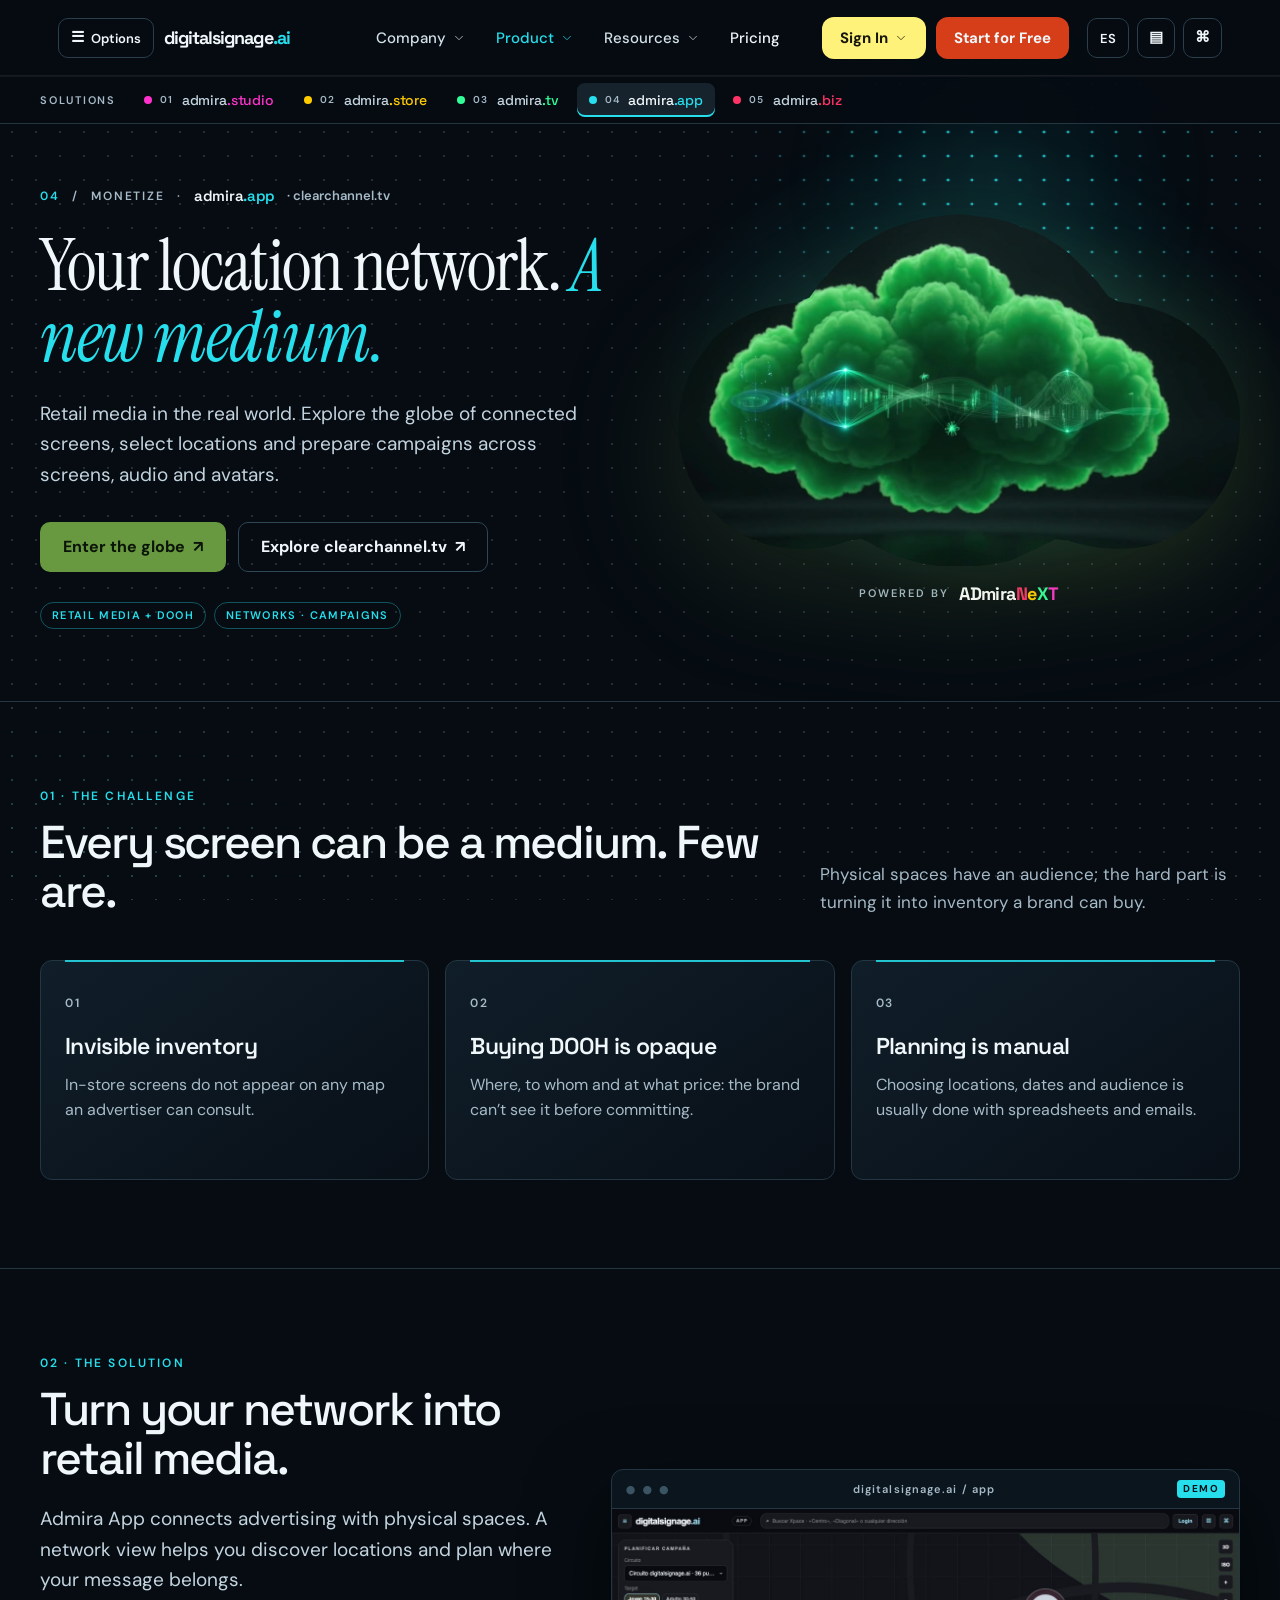
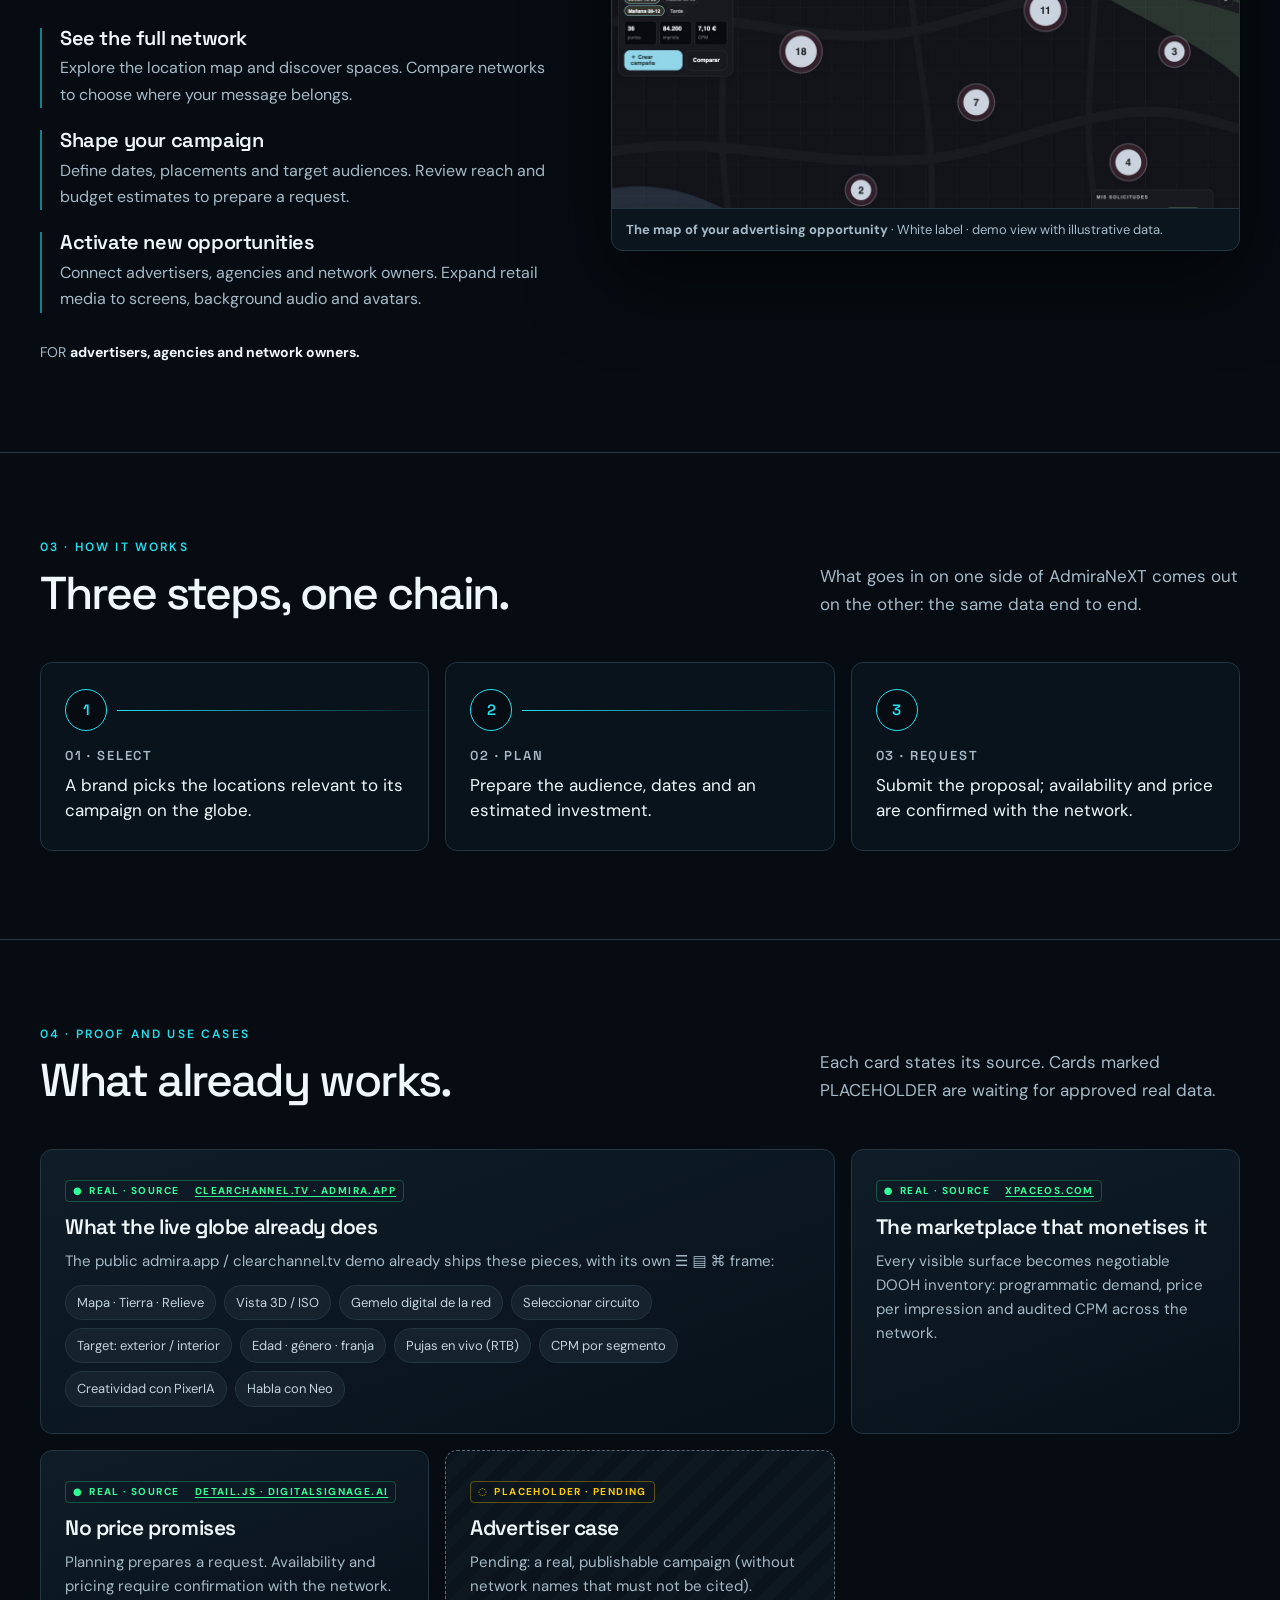
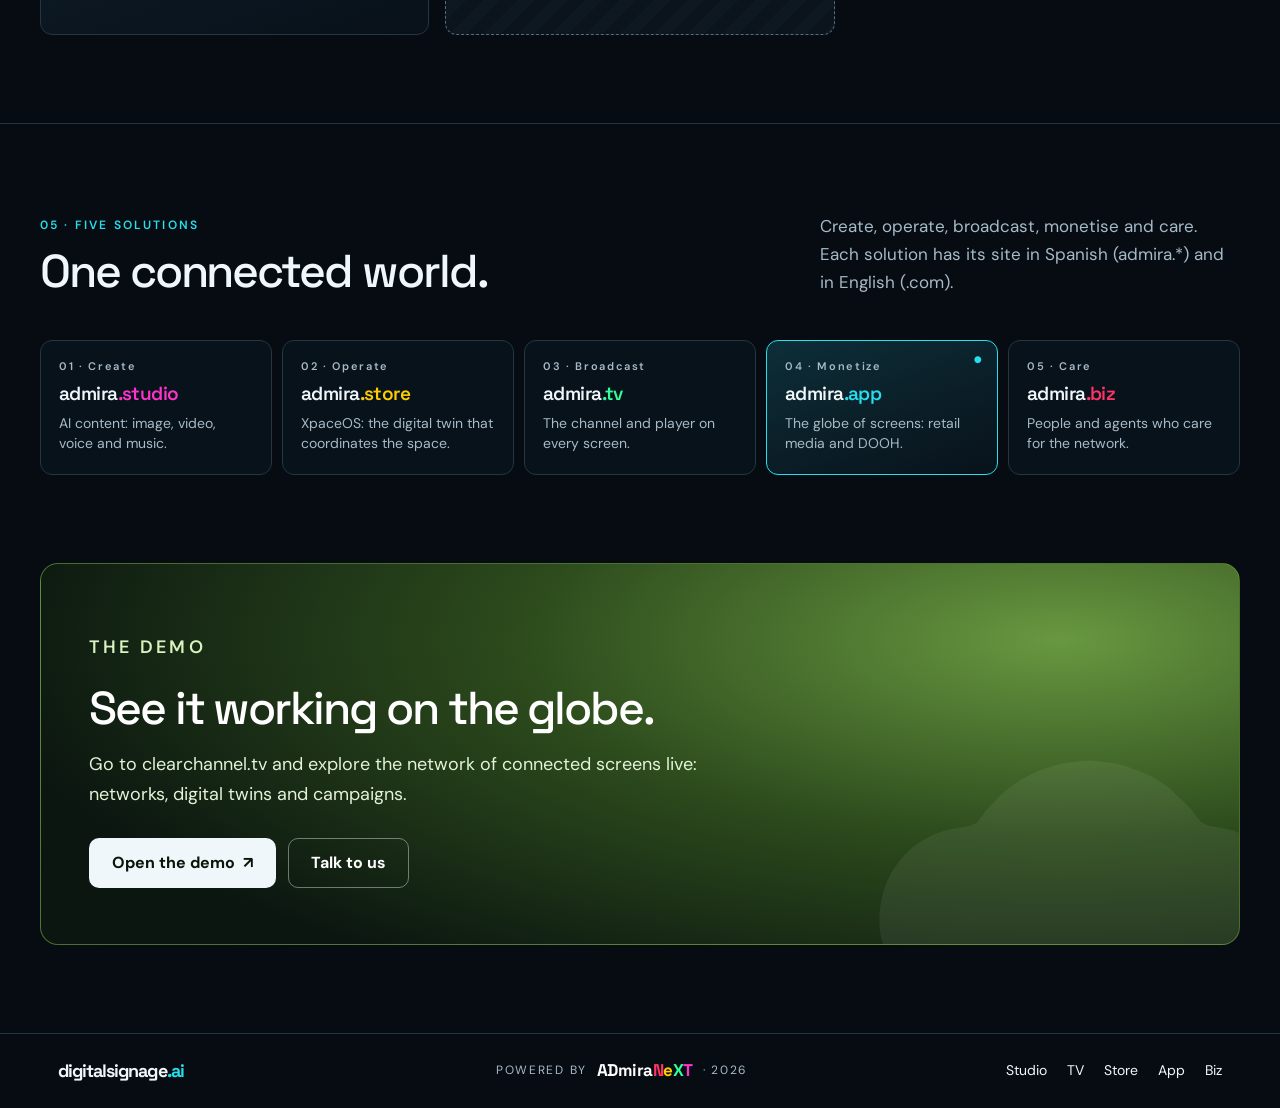
==== commit fdfd08ec: "Landings de las 5 soluciones con metaestilo (preview, sin producción): /studio/ /store/ /tv/ (nueva)" ====
--- a/app/index.html
+++ b/app/index.html
@@ -1 +1,15 @@
-<!doctype html><html lang="en"><head><meta charset="utf-8"><meta name="theme-color" content="#26deec"><meta property="og:site_name" content="digitalsignage.ai"><meta name="viewport" content="width=device-width,initial-scale=1"><title>Admira App — Retail media</title><meta name="description" content="Descubre circuitos, planifica campañas y conecta marcas con pantallas, audio y avatares."><link rel="icon" type="image/svg+xml" href="data:image/svg+xml,%3Csvg xmlns='http://www.w3.org/2000/svg' viewBox='0 0 32 32'%3E%3Crect width='32' height='32' rx='8' fill='%23060d13'/%3E%3Cpath d='M8 24V8h4l8 10V8h4v16h-4L12 14v10z' fill='%2324def0'/%3E%3C/svg%3E"><link rel="stylesheet" href="/assets/style.css?v=20261003-11"><link rel="stylesheet" href="/assets/menu.css?v=20261003-11"></head><body data-page="app"><a class="skip" href="#solutions">Saltar al contenido</a><header class="dsn" data-site-header><div class="dsn-bar"><a class="brand dsn-logo" href="/" aria-label="digitalsignage.ai — Inicio" data-home-logo><svg xmlns="http://www.w3.org/2000/svg" viewBox="0 0 300 38" role="img" aria-label="digitalsignage.ai" class="wordmark-logo" width="250" height="34"><text x="0" y="29" fill="#f0f7fa" font-family="Space Grotesk,Arial,sans-serif" font-size="30" font-weight="700" letter-spacing="-1.6">digitalsignage<tspan fill="#26deec">.ai</tspan></text></svg></a></div></header><main id="solutions"><div id="detail-content"></div><aside class="related"><span data-es="EXPLORA EL ECOSISTEMA" data-en="EXPLORE THE ECOSYSTEM">EXPLORA EL ECOSISTEMA</span><a href="/studio/">admira.studio</a><a href="https://admira.tv/">admira.tv</a><a href="/store/">admira.store</a><a href="/biz/">admira.biz</a></aside></main><footer><a class="brand" href="/" aria-label="digitalsignage.ai — Inicio" data-home-logo><svg xmlns="http://www.w3.org/2000/svg" viewBox="0 0 300 38" role="img" aria-label="digitalsignage.ai" class="wordmark-logo" width="250" height="34"><text x="0" y="29" fill="#f0f7fa" font-family="Space Grotesk,Arial,sans-serif" font-size="30" font-weight="700" letter-spacing="-1.6">digitalsignage<tspan fill="#26deec">.ai</tspan></text></svg></a><p>AdmiraNeXT · 2026</p><div><a href="https://admira.studio">Studio</a><a href="https://admira.tv">TV</a><a href="https://admira.store">Store</a><a href="https://admira.app">App</a><a href="https://admira.biz">Biz</a></div></footer><script src="/assets/app.js?v=20261003-11"></script><script src="/assets/detail.js?v=20261003-11"></script><script defer src="https://www.admiranext.com/assets/live-presence.js?v=2"></script></body></html>
+<!doctype html><html lang="en"><head><meta charset="utf-8"><meta name="theme-color" content="#060c12"><meta property="og:site_name" content="digitalsignage.ai"><meta name="viewport" content="width=device-width,initial-scale=1"><meta name="admiranext-version" content="v.03.10.2026.meta-preview"><title>Admira App · Clear Channel — The globe of connected screens</title><meta name="description" content="Explora el globo de espacios conectados, selecciona circuitos y prepara campañas de retail media en pantallas, audio y avatares."><link rel="icon" type="image/svg+xml" href="data:image/svg+xml,%3Csvg xmlns='http://www.w3.org/2000/svg' viewBox='0 0 32 32'%3E%3Crect width='32' height='32' rx='8' fill='%23060d13'/%3E%3Cpath d='M8 24V8h4l8 10V8h4v16h-4L12 14v10z' fill='%2324def0'/%3E%3C/svg%3E"><link rel="preconnect" href="https://fonts.gstatic.com" crossorigin><link rel="stylesheet" href="https://fonts.googleapis.com/css2?family=Instrument+Serif:ital@0;1&amp;display=swap"><link rel="stylesheet" href="/assets/style.css?v=20261003-11"><link rel="stylesheet" href="/assets/menu.css?v=20261003-11"><link rel="stylesheet" href="/assets/meta/meta.css?v=20261003-meta1"></head><body class="mx" data-page="meta-app" data-sol="app" data-title-es="Admira App · Clear Channel — El globo de pantallas conectadas" data-title-en="Admira App · Clear Channel — The globe of connected screens"><a class="skip" href="#top" data-es="Saltar al contenido" data-en="Skip to content">Skip to content</a><header class="dsn" data-site-header><div class="dsn-bar"><a class="brand dsn-logo" href="/" aria-label="digitalsignage.ai — Inicio" data-home-logo><svg xmlns="http://www.w3.org/2000/svg" viewBox="0 0 300 38" role="img" aria-label="digitalsignage.ai" class="wordmark-logo" width="250" height="34"><text x="0" y="29" fill="#f0f7fa" font-family="Space Grotesk,Arial,sans-serif" font-size="30" font-weight="700" letter-spacing="-1.6">digitalsignage<tspan fill="#26deec">.ai</tspan></text></svg></a></div></header><nav class="mx-strip" data-aria-es="Soluciones AdmiraNeXT" data-aria-en="AdmiraNeXT solutions" aria-label="AdmiraNeXT solutions"><div class="mx-wrap"><span class="mx-strip-lbl" data-es="Soluciones" data-en="Solutions">Solutions</span><a href="/studio/" style="--c:#FF33CC"><i></i><small>01</small><em>admira<b>.studio</b></em></a><a href="/store/" style="--c:#FFCC00"><i></i><small>02</small><em>admira<b>.store</b></em></a><a href="/tv/" style="--c:#33FF99"><i></i><small>03</small><em>admira<b>.tv</b></em></a><a href="/app/" style="--c:#26DEEC" aria-current="page"><i></i><small>04</small><em>admira<b>.app</b></em></a><a href="/biz/" style="--c:#FF3366"><i></i><small>05</small><em>admira<b>.biz</b></em></a></div></nav>
+<main>
+<section class="mx-hero" id="top" aria-labelledby="mx-h1"><div class="mx-wrap mx-hero-grid"><div class="mx-hero-copy"><p class="mx-kicker"><span class="mx-num">04</span> / <span data-es="Monetizar" data-en="Monetize">Monetize</span> · <span class="mx-dom">admira<b>.app</b></span><span class="mx-mirror">· clearchannel.tv</span></p><h1 class="mx-h1" id="mx-h1" data-es="Tu red de espacios. &lt;em&gt;Un nuevo medio.&lt;/em&gt;" data-en="Your location network. &lt;em&gt;A new medium.&lt;/em&gt;">Your location network. <em>A new medium.</em></h1><p class="mx-lead" data-es="Retail media en el mundo real. Recorre el globo de pantallas conectadas, selecciona ubicaciones y prepara campañas en pantallas, audio y avatares." data-en="Retail media in the real world. Explore the globe of connected screens, select locations and prepare campaigns across screens, audio and avatars.">Retail media in the real world. Explore the globe of connected screens, select locations and prepare campaigns across screens, audio and avatars.</p><div class="mx-ctas"><a class="mx-btn mx-btn--demo" href="https://clearchannel.tv/" data-href-es="https://www.admira.app/" data-href-en="https://clearchannel.tv/"><span data-es="Entra en el globo" data-en="Enter the globe">Enter the globe</span> ↗</a><a class="mx-btn mx-btn--ghost" href="https://clearchannel.tv/" data-href-es="https://www.admira.app/" data-href-en="https://clearchannel.tv/" rel="noopener"><span data-es="Explora admira.app" data-en="Explore clearchannel.tv">Explore clearchannel.tv</span> ↗</a></div><div class="mx-tags"><span class="mx-tag" data-es="RETAIL MEDIA + DOOH" data-en="RETAIL MEDIA + DOOH">RETAIL MEDIA + DOOH</span><span class="mx-tag" data-es="CIRCUITOS · CAMPAÑAS" data-en="NETWORKS · CAMPAIGNS">NETWORKS · CAMPAIGNS</span></div></div>
+<div class="mx-hero-visual"><div class="mx-cloud-glow"><div class="mx-cloud"><video data-mx-video muted autoplay loop playsinline preload="metadata" poster="/assets/intro/nube-pixeria-poster.jpg?v=20261003b" aria-hidden="true"><source src="/assets/intro/nube-pixeria.mp4?v=20261003b" type="video/mp4"></video></div></div><p class="mx-powered">POWERED BY <span class="mx-wm" role="img" aria-label="ADmiraNeXT"><span class="yk-wm-admira">ADmira</span><span class="yk-wm-n">N</span><span class="yk-wm-e">e</span><span class="yk-wm-x">X</span><span class="yk-wm-t">T</span></span></p></div></div></section>
+<section class="mx-sec" id="reto"><div class="mx-wrap"><div class="mx-sec-head"><div><p class="mx-eyebrow" data-es="01 · El reto" data-en="01 · The challenge">01 · The challenge</p><h2 class="mx-h2" data-es="Cada pantalla puede ser un medio. Pocas lo son." data-en="Every screen can be a medium. Few are.">Every screen can be a medium. Few are.</h2></div><p data-es="Los espacios físicos tienen audiencia; lo difícil es convertirla en inventario que una marca pueda comprar." data-en="Physical spaces have an audience; the hard part is turning it into inventory a brand can buy.">Physical spaces have an audience; the hard part is turning it into inventory a brand can buy.</p></div><div class="mx-cards"><article class="mx-card"><span class="mx-idx">01</span><h3 data-es="Inventario invisible" data-en="Invisible inventory">Invisible inventory</h3><p data-es="Las pantallas del local no aparecen en ningún mapa que un anunciante pueda consultar." data-en="In-store screens do not appear on any map an advertiser can consult.">In-store screens do not appear on any map an advertiser can consult.</p></article><article class="mx-card"><span class="mx-idx">02</span><h3 data-es="Comprar DOOH es opaco" data-en="Buying DOOH is opaque">Buying DOOH is opaque</h3><p data-es="Dónde, a quién y a qué precio: la marca no lo ve antes de comprometerse." data-en="Where, to whom and at what price: the brand can’t see it before committing.">Where, to whom and at what price: the brand can’t see it before committing.</p></article><article class="mx-card"><span class="mx-idx">03</span><h3 data-es="Planificar es manual" data-en="Planning is manual">Planning is manual</h3><p data-es="Elegir ubicaciones, fechas y público suele resolverse con hojas de cálculo y correos." data-en="Choosing locations, dates and audience is usually done with spreadsheets and emails.">Choosing locations, dates and audience is usually done with spreadsheets and emails.</p></article></div></div></section>
+<section class="mx-sec" id="solucion"><div class="mx-wrap mx-solution"><div><p class="mx-eyebrow" data-es="02 · La solución" data-en="02 · The solution">02 · The solution</p><h2 class="mx-h2" data-es="Convierte tu circuito en retail media." data-en="Turn your network into retail media.">Turn your network into retail media.</h2><p class="mx-lead" style="margin-top:22px" data-es="Admira App conecta el negocio publicitario con los espacios físicos. Una visión del circuito ayuda a descubrir ubicaciones y planificar dónde tiene sentido comunicar." data-en="Admira App connects advertising with physical spaces. A network view helps you discover locations and plan where your message belongs.">Admira App connects advertising with physical spaces. A network view helps you discover locations and plan where your message belongs.</p><ul class="mx-feats"><li class="mx-feat"><h3 data-es="Mira el circuito completo" data-en="See the full network">See the full network</h3><p data-es="Explora el mapa de espacios y descubre ubicaciones. Compara circuitos para elegir dónde tiene sentido comunicar." data-en="Explore the location map and discover spaces. Compare networks to choose where your message belongs.">Explore the location map and discover spaces. Compare networks to choose where your message belongs.</p></li><li class="mx-feat"><h3 data-es="Da forma a tu campaña" data-en="Shape your campaign">Shape your campaign</h3><p data-es="Define fechas, pases y público objetivo. Consulta estimaciones de alcance y presupuesto para preparar la solicitud." data-en="Define dates, placements and target audiences. Review reach and budget estimates to prepare a request.">Define dates, placements and target audiences. Review reach and budget estimates to prepare a request.</p></li><li class="mx-feat"><h3 data-es="Activa nuevas oportunidades" data-en="Activate new opportunities">Activate new opportunities</h3><p data-es="Conecta anunciantes, agencias y propietarios de redes. Amplía el retail media a pantallas, hilo musical y avatares." data-en="Connect advertisers, agencies and network owners. Expand retail media to screens, background audio and avatars.">Connect advertisers, agencies and network owners. Expand retail media to screens, background audio and avatars.</p></li></ul><p class="mx-for"><span data-es="PARA" data-en="FOR">FOR</span> <b><span data-es="anunciantes, agencias y propietarios de redes." data-en="advertisers, agencies and network owners.">advertisers, agencies and network owners.</span></b></p></div>
+<figure class="mx-shot"><div class="mx-shot-bar"><span class="dots" aria-hidden="true">● ● ●</span><span>digitalsignage.ai / app</span><span class="mx-badge">DEMO</span></div><button type="button" data-mx-zoom data-aria-es="Ampliar captura" data-aria-en="Enlarge screenshot" aria-label="Enlarge screenshot"><img src="/assets/screens/app.jpg" width="1280" height="610" loading="lazy" alt="admira.app · The map of your advertising opportunity"></button><figcaption><strong data-es="El mapa de tu oportunidad publicitaria" data-en="The map of your advertising opportunity">The map of your advertising opportunity</strong> · <span data-es="Marca blanca · vista de demostración con datos ilustrativos." data-en="White label · demo view with illustrative data.">White label · demo view with illustrative data.</span></figcaption></figure></div></section>
+<section class="mx-sec" id="como"><div class="mx-wrap"><div class="mx-sec-head"><div><p class="mx-eyebrow" data-es="03 · Cómo funciona" data-en="03 · How it works">03 · How it works</p><h2 class="mx-h2" data-es="Tres pasos, una sola cadena." data-en="Three steps, one chain.">Three steps, one chain.</h2></div><p data-es="Lo que entra por un lado de AdmiraNeXT sale por el otro: el mismo dato de punta a punta." data-en="What goes in on one side of AdmiraNeXT comes out on the other: the same data end to end.">What goes in on one side of AdmiraNeXT comes out on the other: the same data end to end.</p></div><ol class="mx-steps" style="list-style:none;margin:0;padding:0"><li class="mx-step"><span class="mx-dot">1</span><h3 data-es="01 · SELECCIONA" data-en="01 · SELECT">01 · SELECT</h3><p data-es="Una marca escoge en el globo las ubicaciones relevantes para su campaña." data-en="A brand picks the locations relevant to its campaign on the globe.">A brand picks the locations relevant to its campaign on the globe.</p></li><li class="mx-step"><span class="mx-dot">2</span><h3 data-es="02 · PLANIFICA" data-en="02 · PLAN">02 · PLAN</h3><p data-es="Prepara la audiencia, las fechas y una estimación de inversión." data-en="Prepare the audience, dates and an estimated investment.">Prepare the audience, dates and an estimated investment.</p></li><li class="mx-step"><span class="mx-dot">3</span><h3 data-es="03 · SOLICITA" data-en="03 · REQUEST">03 · REQUEST</h3><p data-es="Envía la propuesta; disponibilidad y precio se confirman con la red." data-en="Submit the proposal; availability and price are confirmed with the network.">Submit the proposal; availability and price are confirmed with the network.</p></li></ol></div></section>
+<section class="mx-sec" id="prueba"><div class="mx-wrap"><div class="mx-sec-head"><div><p class="mx-eyebrow" data-es="04 · Prueba y casos de uso" data-en="04 · Proof and use cases">04 · Proof and use cases</p><h2 class="mx-h2" data-es="Lo que ya funciona." data-en="What already works.">What already works.</h2></div><p data-es="Cada tarjeta indica su fuente. Las marcadas como PLACEHOLDER están pendientes de un dato real aprobado." data-en="Each card states its source. Cards marked PLACEHOLDER are waiting for approved real data.">Each card states its source. Cards marked PLACEHOLDER are waiting for approved real data.</p></div><div class="mx-proof"><article class="mx-proof-card wide"><span class="mx-src"><span data-es="Real · fuente" data-en="Real · source">Real · source</span>&nbsp;<a href="https://clearchannel.tv/" target="_blank" rel="noopener">clearchannel.tv · admira.app</a></span><h3 data-es="Lo que ya hace el globo en vivo" data-en="What the live globe already does">What the live globe already does</h3><p data-es="La demo pública de admira.app / clearchannel.tv ya trae estas piezas, con su propio armazón ☰ ▤ ⌘:" data-en="The public admira.app / clearchannel.tv demo already ships these pieces, with its own ☰ ▤ ⌘ frame:">The public admira.app / clearchannel.tv demo already ships these pieces, with its own ☰ ▤ ⌘ frame:</p><div class="mx-chips"><span class="mx-chip">Mapa · Tierra · Relieve</span><span class="mx-chip">Vista 3D / ISO</span><span class="mx-chip">Gemelo digital de la red</span><span class="mx-chip">Seleccionar circuito</span><span class="mx-chip">Target: exterior / interior</span><span class="mx-chip">Edad · género · franja</span><span class="mx-chip">Pujas en vivo (RTB)</span><span class="mx-chip">CPM por segmento</span><span class="mx-chip">Creatividad con PixerIA</span><span class="mx-chip">Habla con Neo</span></div></article><article class="mx-proof-card"><span class="mx-src"><span data-es="Real · fuente" data-en="Real · source">Real · source</span>&nbsp;<a href="https://xpaceos.com/" target="_blank" rel="noopener">xpaceos.com</a></span><h3 data-es="El mercado que lo monetiza" data-en="The marketplace that monetises it">The marketplace that monetises it</h3><p data-es="Cada superficie visible se convierte en inventario DOOH negociable: demanda programática, precio por impresión y CPM auditado en toda la red." data-en="Every visible surface becomes negotiable DOOH inventory: programmatic demand, price per impression and audited CPM across the network.">Every visible surface becomes negotiable DOOH inventory: programmatic demand, price per impression and audited CPM across the network.</p></article><article class="mx-proof-card"><span class="mx-src"><span data-es="Real · fuente" data-en="Real · source">Real · source</span>&nbsp;<a href="/demo/?solution=app">detail.js · digitalsignage.ai</a></span><h3 data-es="Sin promesas de precio" data-en="No price promises">No price promises</h3><p data-es="La planificación prepara una solicitud. Disponibilidad y precio requieren confirmación con la red." data-en="Planning prepares a request. Availability and pricing require confirmation with the network.">Planning prepares a request. Availability and pricing require confirmation with the network.</p></article><article class="mx-proof-card mx-placeholder"><span class="mx-src" data-es="PLACEHOLDER · pendiente" data-en="PLACEHOLDER · pending">PLACEHOLDER · pending</span><h3 data-es="Caso de anunciante" data-en="Advertiser case">Advertiser case</h3><p data-es="Pendiente: una campaña real publicable (sin nombres de circuitos que no se deben citar)." data-en="Pending: a real, publishable campaign (without network names that must not be cited).">Pending: a real, publishable campaign (without network names that must not be cited).</p></article></div></div></section>
+<section class="mx-sec" id="cadena"><div class="mx-wrap"><div class="mx-sec-head"><div><p class="mx-eyebrow" data-es="05 · Cinco soluciones" data-en="05 · Five solutions">05 · Five solutions</p><h2 class="mx-h2" data-es="Un mundo conectado." data-en="One connected world.">One connected world.</h2></div><p data-es="Crear, operar, emitir, monetizar y cuidar. Cada solución tiene su web en español (admira.*) y en inglés (.com)." data-en="Create, operate, broadcast, monetise and care. Each solution has its site in Spanish (admira.*) and in English (.com).">Create, operate, broadcast, monetise and care. Each solution has its site in Spanish (admira.*) and in English (.com).</p></div><nav class="mx-chain" aria-label="AdmiraNeXT"><a class="mx-link" href="/studio/" style="--c:#FF33CC"><small>01 · <span data-es="Crear" data-en="Create">Create</span></small><strong>admira<b>.studio</b></strong><span data-es="Contenido con IA: imagen, vídeo, voz y música." data-en="AI content: image, video, voice and music.">AI content: image, video, voice and music.</span></a><a class="mx-link" href="/store/" style="--c:#FFCC00"><small>02 · <span data-es="Operar" data-en="Operate">Operate</span></small><strong>admira<b>.store</b></strong><span data-es="XpaceOS: el gemelo digital que coordina el espacio." data-en="XpaceOS: the digital twin that coordinates the space.">XpaceOS: the digital twin that coordinates the space.</span></a><a class="mx-link" href="/tv/" style="--c:#33FF99"><small>03 · <span data-es="Emitir" data-en="Broadcast">Broadcast</span></small><strong>admira<b>.tv</b></strong><span data-es="El canal y el player en cada pantalla." data-en="The channel and player on every screen.">The channel and player on every screen.</span></a><a class="mx-link" href="/app/" style="--c:#26DEEC" aria-current="page" data-here="●"><small>04 · <span data-es="Monetizar" data-en="Monetize">Monetize</span></small><strong>admira<b>.app</b></strong><span data-es="El globo de pantallas: retail media y DOOH." data-en="The globe of screens: retail media and DOOH.">The globe of screens: retail media and DOOH.</span></a><a class="mx-link" href="/biz/" style="--c:#FF3366"><small>05 · <span data-es="Cuidar" data-en="Care">Care</span></small><strong>admira<b>.biz</b></strong><span data-es="Personas y agentes que cuidan la red." data-en="People and agents who care for the network.">People and agents who care for the network.</span></a></nav></div></section>
+<section id="demo" aria-labelledby="mx-cta-h"><div class="mx-wrap"><div class="mx-cta"><p class="mx-eyebrow" data-es="La demo" data-en="The demo">The demo</p><h2 class="mx-h2" id="mx-cta-h" data-es="Míralo funcionando en el globo." data-en="See it working on the globe.">See it working on the globe.</h2><p data-es="Entra en admira.app y recorre en directo la red de pantallas conectadas: circuitos, gemelos digitales y campañas." data-en="Go to clearchannel.tv and explore the network of connected screens live: networks, digital twins and campaigns.">Go to clearchannel.tv and explore the network of connected screens live: networks, digital twins and campaigns.</p><div class="mx-ctas"><a class="mx-btn mx-btn--demo" href="https://clearchannel.tv/" data-href-es="https://www.admira.app/" data-href-en="https://clearchannel.tv/"><span data-es="Abrir la demo" data-en="Open the demo">Open the demo</span> ↗</a><a class="mx-btn mx-btn--ghost" href="mailto:info@admira.com"><span data-es="Hablar con nosotros" data-en="Talk to us">Talk to us</span></a></div></div></div></section>
+</main>
+<dialog class="mx-shot-dialog"><img src="/assets/screens/app.jpg" alt="admira.app" loading="lazy"><p><span>admira.app · <span data-es="Marca blanca · vista de demostración con datos ilustrativos." data-en="White label · demo view with illustrative data.">White label · demo view with illustrative data.</span></span><button type="button" data-mx-x aria-label="Cerrar">×</button></p></dialog>
+<svg class="mx-defs" width="0" height="0" aria-hidden="true" focusable="false"><clipPath id="mx-cloud-clip" clipPathUnits="objectBoundingBox"><path d="M.999 .543L1.000 .585L.999 .626L.996 .668L.990 .709L.980 .748L.968 .785L.953 .820L.935 .852L.915 .880L.892 .904L.868 .924L.841 .939L.813 .947L.783 .950L.753 .947L.723 .939L.694 .926L.672 .922L.658 .933L.644 .944L.630 .954L.617 .964L.603 .975L.589 .983L.574 .989L.559 .993L.544 .996L.529 .999L.514 1.000L.499 1.000L.484 1.000L.469 .999L.454 .996L.439 .992L.424 .986L.410 .980L.395 .973L.381 .964L.367 .954L.354 .944L.341 .931L.326 .921L.304 .926L.273 .942L.244 .949L.215 .950L.185 .947L.158 .937L.132 .922L.107 .903L.086 .878L.066 .850L.048 .819L.032 .784L.020 .747L.011 .708L.004 .667L.001 .626L.001 .584L.004 .543L.010 .502L.018 .462L.030 .424L.045 .389L.062 .356L.082 .327L.105 .302L.130 .281L.157 .266L.187 .256L.215 .249L.234 .236L.244 .214L.254 .191L.266 .171L.278 .151L.290 .131L.303 .113L.317 .096L.331 .080L.347 .066L.362 .052L.378 .041L.395 .031L.411 .022L.429 .015L.446 .009L.464 .006L.481 .002L.499 .000L.517 .002L.534 .006L.552 .009L.569 .014L.587 .021L.603 .031L.620 .041L.636 .051L.652 .063L.667 .078L.682 .094L.696 .111L.708 .130L.721 .150L.733 .169L.745 .189L.755 .211L.766 .233L.784 .248L.812 .255L.841 .265L.869 .281L.894 .301L.917 .327L.938 .355L.956 .388L.971 .424L.983 .462L.993 .501Z"/></clipPath></svg>
+<footer><a class="brand" href="/" aria-label="digitalsignage.ai — Inicio" data-home-logo><svg xmlns="http://www.w3.org/2000/svg" viewBox="0 0 300 38" role="img" aria-label="digitalsignage.ai" class="wordmark-logo" width="250" height="34"><text x="0" y="29" fill="#f0f7fa" font-family="Space Grotesk,Arial,sans-serif" font-size="30" font-weight="700" letter-spacing="-1.6">digitalsignage<tspan fill="#26deec">.ai</tspan></text></svg></a><p class="mx-foot-wm">POWERED BY <span class="mx-wm" role="img" aria-label="ADmiraNeXT"><span class="yk-wm-admira">ADmira</span><span class="yk-wm-n">N</span><span class="yk-wm-e">e</span><span class="yk-wm-x">X</span><span class="yk-wm-t">T</span></span> · 2026</p><div><a href="https://admira.studio">Studio</a><a href="https://admira.tv">TV</a><a href="https://admira.store">Store</a><a href="https://admira.app">App</a><a href="https://admira.biz">Biz</a></div></footer><script src="/assets/app.js?v=20261003-11"></script><script src="/assets/meta/meta.js?v=20261003-meta1"></script><script defer src="https://www.admiranext.com/assets/live-presence.js?v=2"></script></body></html>
--- a/assets/meta/meta.css
+++ b/assets/meta/meta.css
@@ -0,0 +1,212 @@
+/* ═══ Metaestilo de las landings de AdmiraNeXT en digitalsignage.ai ══════════════════════════════
+   Una sola hoja para las cinco soluciones (/studio/ /store/ /tv/ /app/ /biz/). Se carga DESPUÉS de
+   style.css y menu.css (la barra del sitio no se toca). Cada landing sólo cambia su acento con
+   <body data-sol="…">. Especificación: /workspace/landings-metaestilo/metaestilo.md
+   Armazón cuadrático (☰ Opciones · ▤ Avanzado · ⌘ Experto): /assets/meta/meta.js           */
+
+:root{
+  /* superficie (los mismos tokens de la portada y de la barra) */
+  --mx-bg:#060c12;--mx-panel:#0b151e;--mx-raise:#101e29;--mx-chip:#16222c;--mx-line:#233642;--mx-line2:#2f4654;
+  --mx-ink:#f0f7fa;--mx-soft:#c3d4df;--mx-muted:#a6bac7;--mx-cyan:#26deec;
+  /* marca: verde Admira de la nube y neones del logotipo oficial */
+  --mx-green:#689840;--mx-green-hi:#8cc35a;--mx-green-ink:#0b1408;
+  --mx-n:#FF3366;--mx-e:#FFCC00;--mx-x:#33FF99;--mx-t:#FF33CC;
+  /* tipografía */
+  --mx-display:'Instrument Serif',Georgia,'Times New Roman',serif;
+  --mx-head:'Space Grotesk',system-ui,sans-serif;
+  --mx-body:'DM Sans',system-ui,-apple-system,'Segoe UI',sans-serif;
+  --mx-mono:ui-monospace,SFMono-Regular,Menlo,Consolas,monospace;
+  /* forma */
+  --mx-r-sm:6px;--mx-r:12px;--mx-r-lg:18px;--mx-w:1200px;--mx-gut:16px;
+  --mx-bar:var(--dsn-h,76px);--mx-strip:48px;
+  /* acento por defecto (cada landing lo cambia) */
+  --acc:var(--mx-cyan);--acc-ink:#031118;--acc-soft:#26deec22;
+}
+body[data-sol=studio]{--acc:#FF33CC;--acc-ink:#1d0218;--acc-soft:#ff33cc22}
+body[data-sol=store] {--acc:#FFCC00;--acc-ink:#1a1400;--acc-soft:#ffcc0022}
+body[data-sol=tv]    {--acc:#33FF99;--acc-ink:#021a0e;--acc-soft:#33ff9922}
+body[data-sol=app]   {--acc:#26DEEC;--acc-ink:#031118;--acc-soft:#26deec22}
+body[data-sol=biz]   {--acc:#FF3366;--acc-ink:#1d020a;--acc-soft:#ff336622}
+
+/* ── logotipo oficial ADmiraNeXT (admira-next-web/assets/admira-frame.md §Logotipo) ── */
+.mx-wm{display:inline-flex;align-items:baseline;font:800 1em/1 var(--mx-head);letter-spacing:-.03em;white-space:nowrap}
+.yk-wm-admira{color:#fff}.yk-wm-n{color:#FF3366}.yk-wm-e{color:#FFCC00}.yk-wm-x{color:#33FF99}.yk-wm-t{color:#FF33CC}
+
+/* ── base de landing ── */
+body.mx{font-family:var(--mx-body);overflow-x:hidden}
+.mx-wrap{width:min(var(--mx-w),calc(100% - 2 * var(--mx-gut)));margin:0 auto}
+.mx main{display:block}
+.mx a:focus-visible,.mx button:focus-visible,.mx [tabindex]:focus-visible{outline:3px solid var(--acc);outline-offset:3px}
+html{scroll-padding-top:calc(var(--mx-bar) + var(--mx-strip) + 16px)}
+
+/* ── tira horizontal de soluciones (menú superior de las landings) ── */
+.mx-strip{position:sticky;top:var(--mx-bar);z-index:55;height:var(--mx-strip);background:#060c12e6;backdrop-filter:blur(10px);-webkit-backdrop-filter:blur(10px);border-top:1px solid #ffffff0d;border-bottom:1px solid var(--mx-line)}
+.mx-strip .mx-wrap{height:100%;display:flex;align-items:center;gap:6px;overflow-x:auto;scrollbar-width:none}
+.mx-strip .mx-wrap::-webkit-scrollbar{display:none}
+.mx-strip-lbl{flex:none;font:600 11px/1 var(--mx-body);letter-spacing:.16em;color:var(--mx-muted);margin-right:10px;text-transform:uppercase}
+.mx-strip a{flex:none;display:flex;align-items:center;gap:8px;height:34px;padding:0 12px;border-radius:8px;color:var(--mx-soft);font:500 14px/1 var(--mx-head);letter-spacing:-.01em}
+.mx-strip a:hover{background:#ffffff0a;color:var(--mx-ink)}
+.mx-strip a i{width:8px;height:8px;border-radius:50%;background:var(--c)}
+.mx-strip a small{font:600 10px/1 var(--mx-body);letter-spacing:.14em;color:var(--mx-muted)}
+.mx-strip a em{font-style:normal}.mx-strip a b{font-weight:500;color:var(--c)}
+.mx-strip a[aria-current=page]{background:var(--mx-chip);color:var(--mx-ink);box-shadow:inset 0 -2px 0 var(--c)}
+
+/* ── héroe: titular + nube con el vídeo ── */
+.mx-hero{position:relative;padding:64px 0 72px;overflow:hidden}
+.mx-hero:before{content:'';position:absolute;inset:-20% -10% auto auto;width:70%;height:120%;background:radial-gradient(closest-side,var(--acc-soft),transparent 70%),radial-gradient(closest-side at 60% 60%,#68984026,transparent 75%);pointer-events:none}
+.mx-hero-grid{position:relative;display:grid;grid-template-columns:1.05fr 1fr;gap:48px;align-items:center}
+.mx-kicker{display:flex;flex-wrap:wrap;align-items:center;gap:8px 12px;margin:0 0 26px;font:600 12px/1.2 var(--mx-body);letter-spacing:.16em;color:var(--mx-muted);text-transform:uppercase}
+.mx-kicker .mx-num{color:var(--acc)}
+.mx-dom{font:600 15px/1 var(--mx-head);letter-spacing:-.02em;text-transform:none;color:var(--mx-ink)}
+.mx-dom b{color:var(--acc);font-weight:600}
+.mx-mirror{text-transform:none;letter-spacing:0;font-size:13px;color:var(--mx-muted)}
+.mx-h1{font-family:var(--mx-display);font-weight:400;font-size:clamp(44px,5.6vw,84px);line-height:1;letter-spacing:-.02em;margin:0 0 26px;max-width:none}
+.mx-h1 em{font-style:italic;color:var(--acc)}
+.mx-lead{font-size:19px;line-height:1.6;color:var(--mx-soft);max-width:560px;margin:0 0 32px}
+.mx-ctas{display:flex;flex-wrap:wrap;gap:12px;margin-bottom:30px}
+.mx-btn{display:inline-flex;align-items:center;gap:8px;min-height:50px;padding:0 22px;border-radius:10px;font:700 16px/1 var(--mx-body);border:1px solid transparent;transition:transform .18s,background .18s,border-color .18s}
+.mx-btn:hover{transform:translateY(-2px)}
+.mx-btn--demo{background:var(--mx-green);color:var(--mx-green-ink)}
+.mx-btn--demo:hover{background:var(--mx-green-hi)}
+.mx-btn--acc{background:var(--acc);color:var(--acc-ink)}
+.mx-btn--ghost{border-color:var(--mx-line2);color:var(--mx-ink);background:transparent}
+.mx-btn--ghost:hover{border-color:var(--acc);color:var(--acc)}
+.mx-tags{display:flex;flex-wrap:wrap;gap:8px}
+.mx-tag{font:600 11px/1 var(--mx-body);letter-spacing:.12em;color:var(--acc);border:1px solid color-mix(in srgb,var(--acc) 35%,transparent);border-radius:99px;padding:7px 11px}
+.mx-hero-visual{position:relative}
+.mx-cloud-glow{position:relative;aspect-ratio:1.595;filter:drop-shadow(0 30px 60px #68984033)}
+.mx-cloud-glow:before{content:'';position:absolute;inset:8% 6%;border-radius:50%;background:radial-gradient(closest-side,color-mix(in srgb,var(--acc) 30%,transparent),transparent);filter:blur(40px);z-index:-1}
+.mx-cloud{position:absolute;inset:0;background:#0b151e;-webkit-clip-path:url(#mx-cloud-clip);clip-path:url(#mx-cloud-clip)}
+.mx-cloud video{display:block;width:100%;height:100%;object-fit:cover}
+.mx-powered{display:flex;justify-content:center;align-items:center;gap:10px;margin:18px 0 0;font:600 11px/1 var(--mx-body);letter-spacing:.18em;color:var(--mx-muted)}
+.mx-powered .mx-wm{font-size:18px;letter-spacing:-.03em}
+.mx-defs{position:absolute;width:0;height:0}
+
+/* ── secciones ── */
+.mx-sec{padding:88px 0;border-top:1px solid var(--mx-line)}
+.mx-sec-head{display:grid;grid-template-columns:1fr minmax(0,420px);gap:40px;align-items:end;margin-bottom:44px}
+.mx-eyebrow{margin:0 0 16px;font:600 12px/1 var(--mx-body);letter-spacing:.18em;color:var(--acc);text-transform:uppercase}
+.mx-h2{font-family:var(--mx-head);font-size:clamp(32px,3.6vw,52px);font-weight:500;line-height:1.06;letter-spacing:-.045em;margin:0}
+.mx-sec-head>p{margin:0;color:var(--mx-muted);font-size:17px}
+.mx-cards{display:grid;grid-template-columns:repeat(3,1fr);gap:16px}
+.mx-card{position:relative;padding:28px 24px 26px;background:linear-gradient(145deg,#101e29,#080f17);border:1px solid var(--mx-line);border-radius:var(--mx-r);min-height:220px}
+.mx-card:before{content:'';position:absolute;left:24px;right:24px;top:-1px;height:2px;background:var(--acc);opacity:.85}
+.mx-card .mx-idx{font:600 12px/1 var(--mx-body);letter-spacing:.15em;color:var(--mx-muted)}
+.mx-card h3{font-family:var(--mx-head);font-size:23px;font-weight:600;letter-spacing:-.03em;line-height:1.15;margin:18px 0 12px}
+.mx-card p{margin:0;color:var(--mx-muted);font-size:16px;line-height:1.6}
+.mx-solution{display:grid;grid-template-columns:.9fr 1.1fr;gap:56px;align-items:center}
+.mx-feats{display:grid;gap:22px;margin:0;padding:0;list-style:none}
+.mx-feat{padding-left:18px;border-left:2px solid color-mix(in srgb,var(--acc) 55%,transparent)}
+.mx-feat h3{font-family:var(--mx-head);font-size:20px;font-weight:600;letter-spacing:-.02em;margin:0 0 6px}
+.mx-feat p{margin:0;color:var(--mx-muted);font-size:16px}
+.mx-for{margin:28px 0 0;color:var(--mx-muted);font-size:14px}.mx-for b{color:var(--mx-ink)}
+.mx-shot{margin:0;border:1px solid var(--mx-line);border-radius:var(--mx-r);overflow:hidden;background:#0b151e;box-shadow:0 30px 80px #0008}
+.mx-shot-bar{display:flex;justify-content:space-between;align-items:center;gap:10px;padding:10px 14px;font:600 11px/1 var(--mx-body);letter-spacing:.1em;color:var(--mx-muted);border-bottom:1px solid var(--mx-line)}
+.mx-shot-bar .dots{letter-spacing:2px;color:#3b5463}
+.mx-badge{font:700 10px/1 var(--mx-body);letter-spacing:.14em;color:var(--acc-ink);background:var(--acc);border-radius:4px;padding:4px 6px}
+.mx-shot button{display:block;width:100%;padding:0;border:0;background:none;cursor:zoom-in}
+.mx-shot img{display:block;width:100%;height:auto}
+.mx-shot figcaption{padding:10px 14px;font-size:13px;color:var(--mx-muted);border-top:1px solid var(--mx-line)}
+.mx-steps{display:grid;grid-template-columns:repeat(3,1fr);gap:16px;counter-reset:s;position:relative}
+.mx-step{position:relative;padding:26px 24px;border:1px solid var(--mx-line);border-radius:var(--mx-r);background:#08131c}
+.mx-step .mx-dot{display:grid;place-items:center;width:42px;height:42px;border-radius:50%;border:1px solid var(--acc);color:var(--acc);font:600 15px/1 var(--mx-head);margin-bottom:18px;background:var(--mx-bg)}
+.mx-step:not(:last-child):after{content:'';position:absolute;top:47px;left:calc(24px + 42px + 10px);right:-8px;height:1px;background:linear-gradient(90deg,var(--acc),transparent)}
+.mx-step h3{font-family:var(--mx-head);font-size:13px;letter-spacing:.14em;font-weight:600;color:var(--mx-muted);margin:0 0 10px}
+.mx-step p{margin:0;font-size:17px;color:var(--mx-ink);line-height:1.5}
+.mx-proof{display:grid;grid-template-columns:repeat(3,1fr);gap:16px}
+.mx-proof-card{padding:26px 24px;border:1px solid var(--mx-line);border-radius:var(--mx-r);background:linear-gradient(160deg,#0f1d28,#08111a)}
+.mx-proof-card.wide{grid-column:span 2}
+.mx-proof-card h3{font-family:var(--mx-head);font-size:21px;font-weight:600;letter-spacing:-.02em;margin:14px 0 10px}
+.mx-proof-card p,.mx-proof-card li{color:var(--mx-muted);font-size:15px;line-height:1.6}
+.mx-proof-card p{margin:0 0 10px}
+.mx-proof-card ul{margin:8px 0 0;padding-left:18px}
+.mx-src{display:inline-flex;align-items:center;gap:6px;font:700 10px/1 var(--mx-body);letter-spacing:.14em;text-transform:uppercase;color:var(--mx-x);border:1px solid #33ff9940;border-radius:4px;padding:5px 7px}
+.mx-src:before{content:'●'}
+.mx-src a{color:inherit;text-decoration:underline;text-underline-offset:2px}
+.mx-placeholder{border-style:dashed;border-color:#5b6b75;background:repeating-linear-gradient(135deg,#0b141c,#0b141c 12px,#0d1821 12px,#0d1821 24px)}
+.mx-placeholder .mx-src{color:var(--mx-e);border-color:#ffcc0055}
+.mx-placeholder .mx-src:before{content:'◌'}
+.mx-chips{display:flex;flex-wrap:wrap;gap:8px;margin-top:12px}
+.mx-chip{font-size:13px;color:var(--mx-soft);background:var(--mx-chip);border:1px solid var(--mx-line);border-radius:99px;padding:6px 11px}
+.mx-chain{display:grid;grid-template-columns:repeat(5,1fr);gap:10px}
+.mx-link{position:relative;display:block;padding:20px 18px;border:1px solid var(--mx-line);border-radius:var(--mx-r);background:#08121b;transition:border-color .18s,transform .18s}
+.mx-link:hover{border-color:var(--c);transform:translateY(-3px)}
+.mx-link small{display:block;font:600 11px/1 var(--mx-body);letter-spacing:.15em;color:var(--mx-muted);margin-bottom:12px}
+.mx-link strong{display:block;font:600 19px/1.1 var(--mx-head);letter-spacing:-.03em}
+.mx-link strong b{color:var(--c);font-weight:600}
+.mx-link>span{display:block;margin-top:8px;font-size:14px;color:var(--mx-muted);line-height:1.45}
+.mx-link[aria-current=page]{border-color:var(--c);background:linear-gradient(160deg,color-mix(in srgb,var(--c) 14%,#08121b),#08121b)}
+.mx-link[aria-current=page]:after{content:attr(data-here);position:absolute;top:14px;right:14px;font:700 9px/1 var(--mx-body);letter-spacing:.14em;color:var(--c)}
+.mx-cta{position:relative;margin:0 0 88px;padding:56px 48px;border-radius:var(--mx-r-lg);overflow:hidden;background:radial-gradient(120% 140% at 85% 20%,#689840 0%,#2c4a1c 38%,#0b1610 75%);border:1px solid #689840aa}
+.mx-cta:after{content:'';position:absolute;right:-60px;bottom:-80px;width:420px;aspect-ratio:1.595;background:#ffffff10;-webkit-clip-path:url(#mx-cloud-clip);clip-path:url(#mx-cloud-clip)}
+.mx-cta .mx-eyebrow{color:#d8f5c0}
+.mx-cta .mx-h2{max-width:720px;color:#fff}
+.mx-cta p{position:relative;z-index:1;max-width:620px;color:#e3f3d8;font-size:18px;margin:18px 0 28px}
+.mx-cta .mx-ctas{position:relative;z-index:1;margin:0}
+.mx-cta .mx-btn--demo{background:#f0f7fa;color:#0b1408}
+.mx-cta .mx-btn--demo:hover{background:#fff}
+.mx-cta .mx-btn--ghost{border-color:#ffffff66;color:#fff}
+.mx-cta .mx-btn--ghost:hover{border-color:#fff;color:#fff}
+.mx-foot-wm{display:flex;align-items:center;gap:10px;font-size:12px;color:var(--mx-muted);letter-spacing:.14em}
+.mx-foot-wm .mx-wm{font-size:17px;letter-spacing:-.03em}
+.mx-shot-dialog{max-width:min(1280px,94vw);padding:0;border:1px solid var(--mx-line);border-radius:var(--mx-r);background:#0b151e;color:var(--mx-ink)}
+.mx-shot-dialog::backdrop{background:#000c}
+.mx-shot-dialog img{display:block;width:100%;height:auto}
+.mx-shot-dialog p{margin:0;padding:10px 14px;font-size:13px;color:var(--mx-muted);display:flex;justify-content:space-between;gap:12px}
+.mx-shot-dialog button{background:none;border:1px solid var(--mx-line2);color:var(--mx-ink);border-radius:6px;cursor:pointer;padding:2px 10px}
+
+/* ── armazón cuadrático: botones en la barra del sitio ── */
+.mx-tog{flex:none;display:inline-flex;align-items:center;gap:7px;height:40px;padding:0 12px;border:1px solid #2a3e4b;border-radius:10px;background:transparent;color:var(--mx-ink);font:600 13px/1 var(--mx-body);cursor:pointer;white-space:nowrap}
+.mx-tog:hover,.mx-tog[aria-expanded=true]{border-color:var(--acc);color:var(--acc)}
+.mx-tog[aria-expanded=true]{background:var(--acc-soft)}
+.mx-tog .g{font:600 15px/1 var(--mx-mono)}
+.dsn-bar .mx-tog--left{margin-right:-8px}
+.dsn-bar .mx-tog--right{margin-left:-10px}
+@media (min-width:1260px) and (max-width:1599.98px){.mx .dsn-bar{gap:18px}.mx .dsn .wordmark-logo{width:180px}.mx-tog--right .l{display:none}.mx-tog--right{padding:0 11px}}
+@media (max-width:1259.98px){.mx-tog .l{display:none}.mx-tog{padding:0 10px}.dsn-bar .mx-tog--right{margin-left:-6px}}
+@media (max-width:899.98px){.dsn-bar .mx-tog--left{order:-1;margin-right:0;height:44px}.dsn-bar .mx-tog--right{order:4;margin-left:0;height:44px;width:40px;justify-content:center;padding:0}}
+@media (max-width:420px){.mx .dsn-bar{gap:6px}.dsn-bar .mx-tog--left{width:36px;padding:0;justify-content:center}.dsn-bar .mx-tog--right{width:32px}.mx .dsn .wordmark-logo{width:min(128px,34vw)}.mx .dsn-lang{min-width:36px;padding:0 6px}}
+
+/* ── paneles ☰ ▤ ⌘: superpuestos, independientes, redimensionables ── */
+.mx-rail{position:fixed;z-index:80;display:flex;flex-direction:column;background:#0b141cf7;color:var(--mx-ink);border:1px solid var(--mx-line);box-shadow:0 24px 70px #000a;font:14px/1.45 var(--mx-body);visibility:hidden;opacity:0;transition:transform .2s ease,opacity .2s ease,visibility 0s linear .2s;backdrop-filter:blur(12px);-webkit-backdrop-filter:blur(12px)}
+.mx-rail.is-open{visibility:visible;opacity:1;transform:none!important;transition:transform .2s ease,opacity .2s ease}
+.mx-rail--left{top:var(--mx-bar);bottom:0;left:0;width:var(--yk-w-left,320px);border-left:0;transform:translateX(-24px)}
+.mx-rail--right{top:var(--mx-bar);bottom:0;right:0;width:var(--yk-w-right,340px);border-right:0;transform:translateX(24px)}
+.mx-rail--bottom{left:0;right:0;bottom:0;height:var(--yk-h-bottom,260px);border-bottom:0;z-index:79;transform:translateY(24px)}
+.mx-rail-hd{flex:none;display:flex;align-items:center;justify-content:space-between;gap:10px;padding:14px 16px 12px;border-bottom:1px solid var(--mx-line);font:700 11px/1.3 var(--mx-mono);letter-spacing:.14em;color:var(--acc)}
+.mx-rail-hd button{width:30px;height:30px;border:1px solid var(--mx-line2);border-radius:8px;background:none;color:var(--mx-ink);cursor:pointer;font-size:16px;line-height:1}
+.mx-rail-bd{flex:1;min-height:0;overflow:auto;padding:12px 16px 16px;overscroll-behavior:contain}
+.mx-rail-ft{flex:none;display:flex;justify-content:space-between;align-items:center;gap:8px;padding:10px 16px;border-top:1px solid var(--mx-line);font:11px/1.3 var(--mx-mono);color:var(--mx-muted)}
+.mx-rail-ft .mx-wm{font-size:14px}
+.mx-blk{margin:6px 0 18px}
+.mx-blk-t{margin:0 0 8px;font:700 10px/1.3 var(--mx-mono);letter-spacing:.16em;color:var(--mx-muted);text-transform:uppercase}
+.mx-nav{list-style:none;margin:0;padding:0;display:grid;gap:2px}
+.mx-nav a,.mx-nav button{display:flex;align-items:center;gap:10px;width:100%;padding:8px 10px;border:0;border-radius:8px;background:none;color:var(--mx-soft);font:inherit;text-align:left;cursor:pointer}
+.mx-nav a:hover,.mx-nav button:hover{background:#ffffff0b;color:var(--mx-ink)}
+.mx-nav a[aria-current=page]{background:var(--mx-chip);color:var(--mx-ink);box-shadow:inset 2px 0 0 var(--c,var(--acc))}
+.mx-nav i{flex:none;width:8px;height:8px;border-radius:50%;background:var(--c,var(--mx-line2))}
+.mx-nav small{margin-left:auto;font-size:11px;color:var(--mx-muted)}
+.mx-swatch{display:flex;align-items:center;gap:10px;padding:8px 10px;border:1px solid var(--mx-line);border-radius:8px;margin-bottom:6px;font:12px/1.2 var(--mx-mono);color:var(--mx-soft)}
+.mx-swatch i{width:18px;height:18px;border-radius:5px;background:var(--c)}
+.mx-grip{position:absolute;z-index:2;background:transparent;touch-action:none}
+.mx-grip:after{content:'';position:absolute;background:var(--mx-line2);border-radius:3px;transition:background .15s}
+.mx-grip:hover:after,.mx-grip:focus-visible:after,.mx-grip.is-drag:after{background:var(--acc)}
+.mx-grip:focus-visible{outline:none}
+.mx-rail--left .mx-grip{top:0;bottom:0;right:-6px;width:12px;cursor:ew-resize}
+.mx-rail--right .mx-grip{top:0;bottom:0;left:-6px;width:12px;cursor:ew-resize}
+.mx-rail--left .mx-grip:after,.mx-rail--right .mx-grip:after{top:50%;left:4px;width:4px;height:44px;margin-top:-22px}
+.mx-rail--bottom .mx-grip{left:0;right:0;top:-6px;height:12px;cursor:ns-resize}
+.mx-rail--bottom .mx-grip:after{left:50%;top:4px;height:4px;width:56px;margin-left:-28px}
+html.mx-resizing,html.mx-resizing *{user-select:none!important;cursor:inherit}
+.mx-cli{display:flex;flex-direction:column;height:100%;font:13px/1.5 var(--mx-mono)}
+.mx-cli-out{flex:1;min-height:0;overflow:auto;margin:0;white-space:pre-wrap;color:var(--mx-soft)}
+.mx-cli-out .c{color:var(--acc)}.mx-cli-out .e{color:var(--mx-n)}.mx-cli-out .m{color:var(--mx-muted)}
+.mx-cli-form{flex:none;display:flex;align-items:center;gap:8px;border-top:1px solid var(--mx-line);padding-top:8px;margin-top:6px}
+.mx-cli-form label{color:var(--acc)}
+.mx-cli-form input{flex:1;min-width:0;background:transparent;border:0;color:var(--mx-ink);font:inherit;outline:none}
+.mx-cli-form button{border:1px solid var(--mx-line2);background:none;color:var(--mx-ink);border-radius:6px;padding:4px 10px;font:inherit;cursor:pointer}
+
+/* ── responsive ── */
+@media (max-width:1060px){.mx-hero-grid,.mx-solution{grid-template-columns:1fr}.mx-hero-visual{max-width:640px}.mx-chain{grid-template-columns:repeat(3,1fr)}.mx-proof{grid-template-columns:1fr 1fr}.mx-proof-card.wide{grid-column:span 2}}
+@media (max-width:760px){.mx-hero{padding:36px 0 48px}.mx-sec{padding:64px 0}.mx-sec-head{grid-template-columns:1fr;gap:16px}.mx-cards,.mx-steps,.mx-proof{grid-template-columns:1fr}.mx-proof-card.wide{grid-column:auto}.mx-step:after{display:none}.mx-chain{grid-template-columns:1fr 1fr}.mx-cta{padding:36px 22px}.mx-lead{font-size:17px}.mx-rail--left,.mx-rail--right{max-width:92vw}}
+@media (prefers-reduced-motion:reduce){.mx-rail,.mx-btn,.mx-link{transition:none!important}}
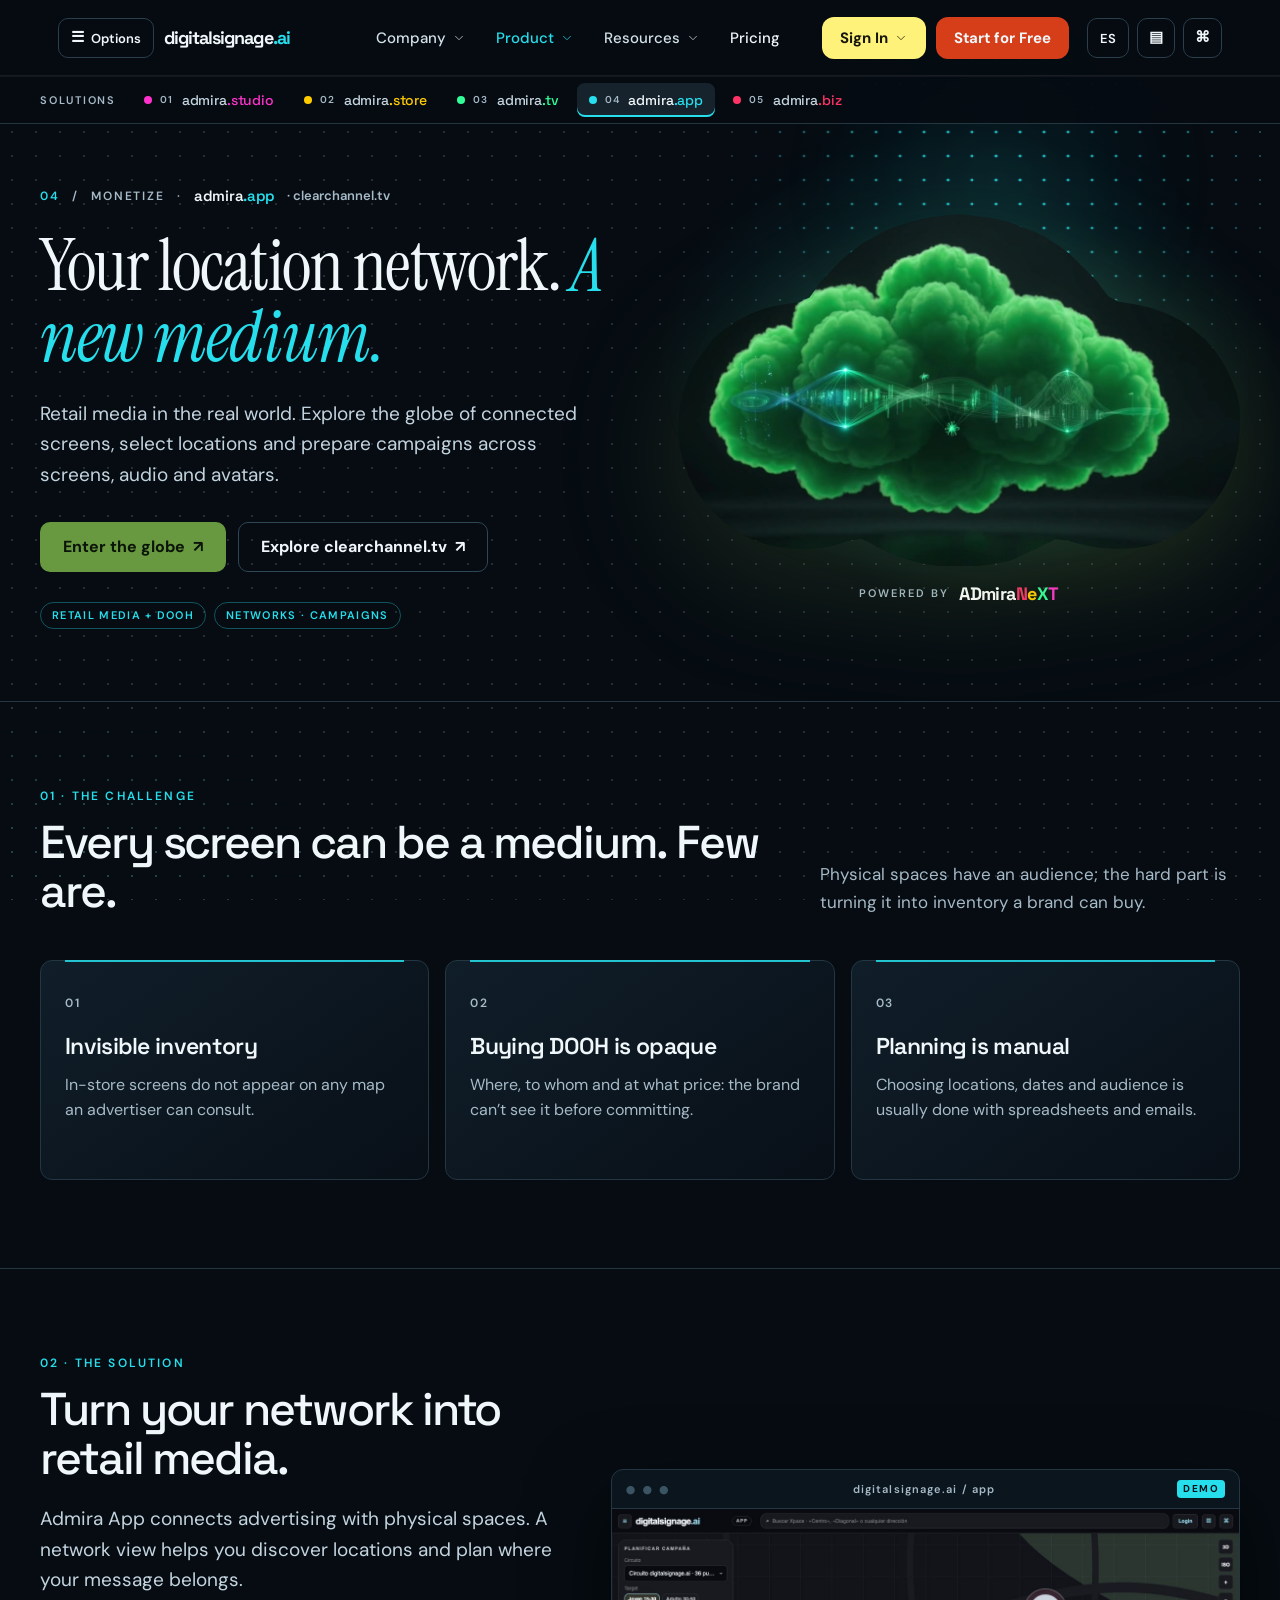
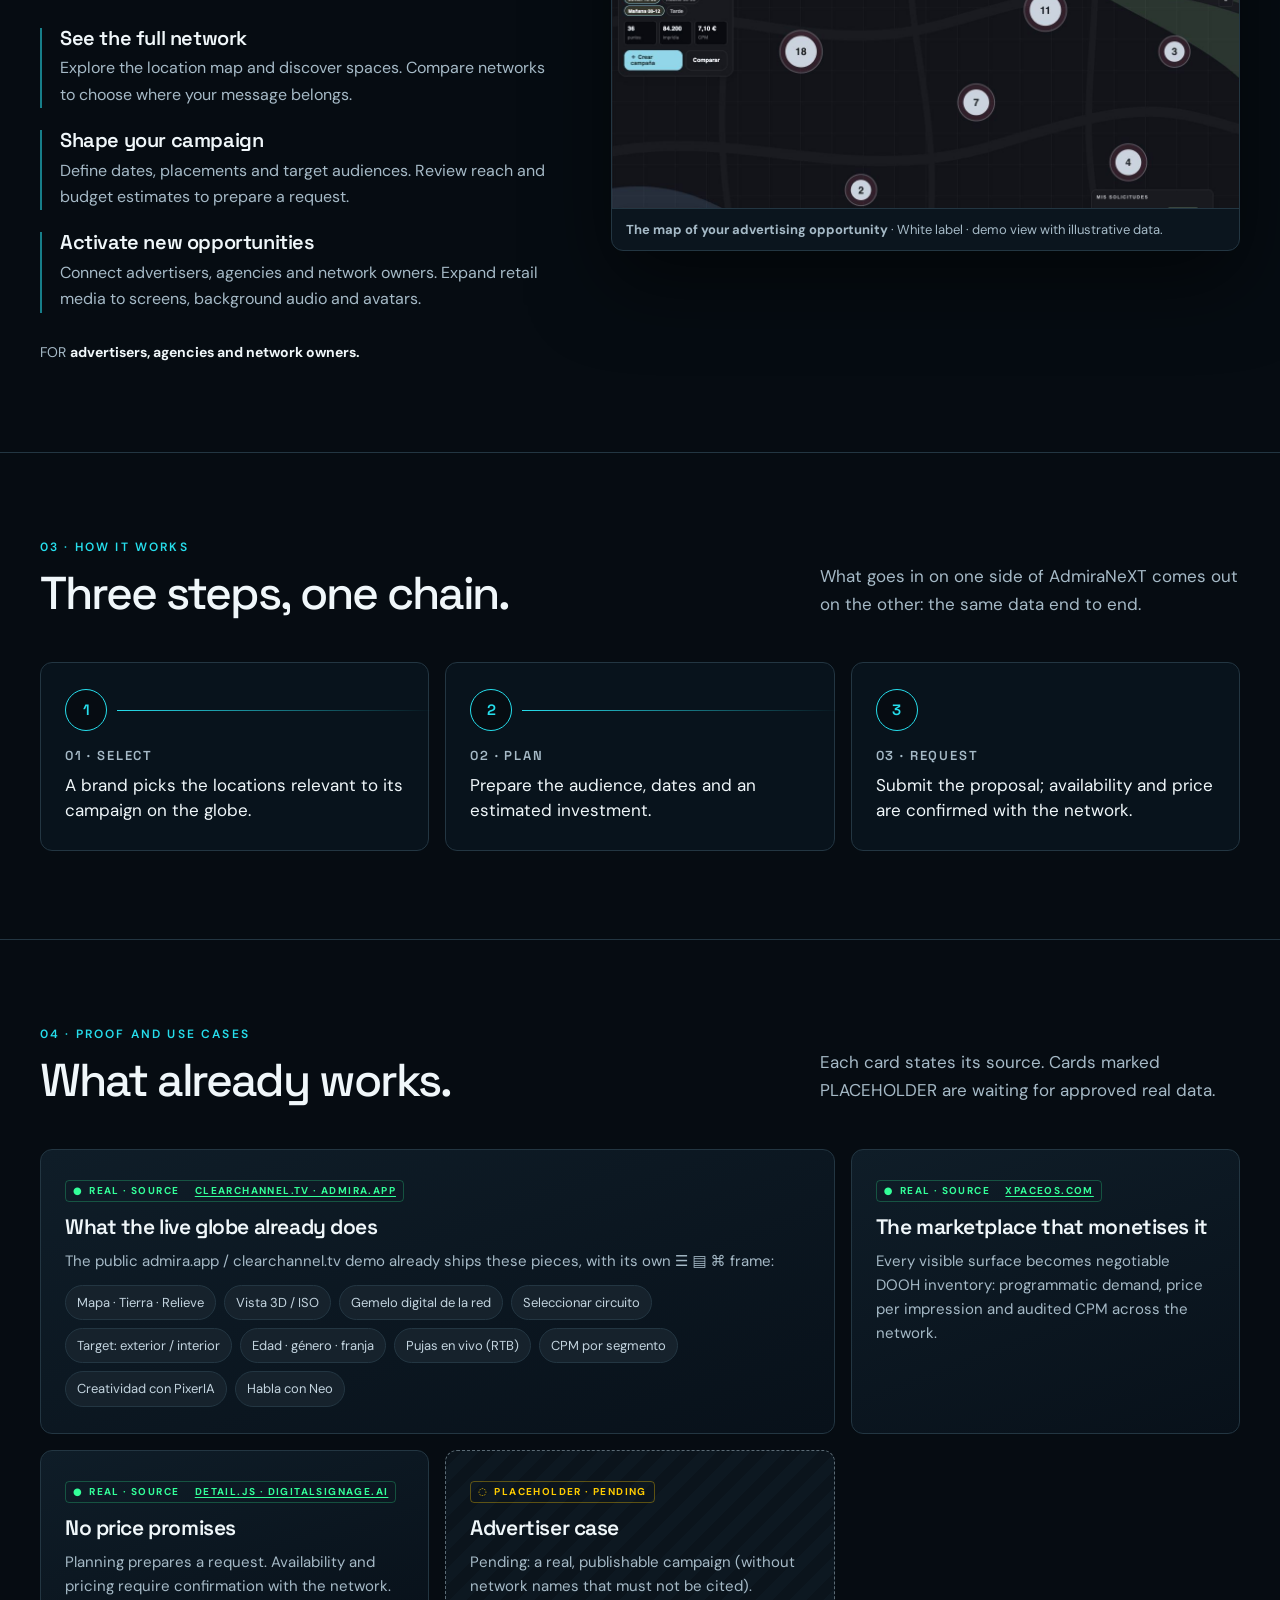
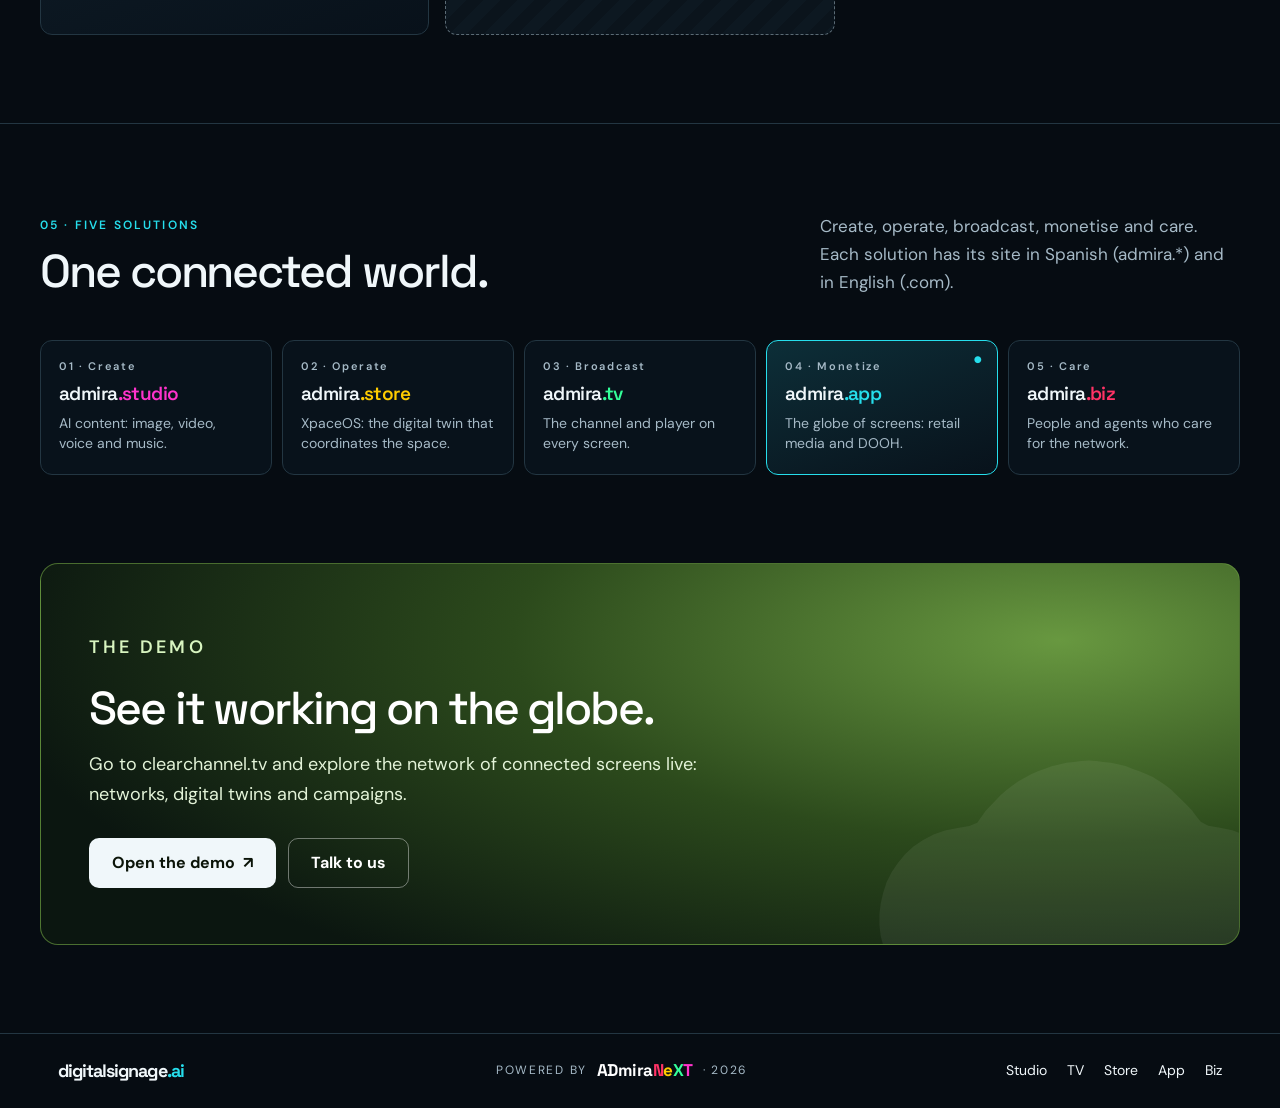
==== commit 974859a3: "Landings metaestilo: en móvil la tira de soluciones arranca con la solución actual a la vista (previ" ====
--- a/app/index.html
+++ b/app/index.html
@@ -1,4 +1,4 @@
-<!doctype html><html lang="en"><head><meta charset="utf-8"><meta name="theme-color" content="#060c12"><meta property="og:site_name" content="digitalsignage.ai"><meta name="viewport" content="width=device-width,initial-scale=1"><meta name="admiranext-version" content="v.03.10.2026.meta-preview"><title>Admira App · Clear Channel — The globe of connected screens</title><meta name="description" content="Explora el globo de espacios conectados, selecciona circuitos y prepara campañas de retail media en pantallas, audio y avatares."><link rel="icon" type="image/svg+xml" href="data:image/svg+xml,%3Csvg xmlns='http://www.w3.org/2000/svg' viewBox='0 0 32 32'%3E%3Crect width='32' height='32' rx='8' fill='%23060d13'/%3E%3Cpath d='M8 24V8h4l8 10V8h4v16h-4L12 14v10z' fill='%2324def0'/%3E%3C/svg%3E"><link rel="preconnect" href="https://fonts.gstatic.com" crossorigin><link rel="stylesheet" href="https://fonts.googleapis.com/css2?family=Instrument+Serif:ital@0;1&amp;display=swap"><link rel="stylesheet" href="/assets/style.css?v=20261003-11"><link rel="stylesheet" href="/assets/menu.css?v=20261003-11"><link rel="stylesheet" href="/assets/meta/meta.css?v=20261003-meta1"></head><body class="mx" data-page="meta-app" data-sol="app" data-title-es="Admira App · Clear Channel — El globo de pantallas conectadas" data-title-en="Admira App · Clear Channel — The globe of connected screens"><a class="skip" href="#top" data-es="Saltar al contenido" data-en="Skip to content">Skip to content</a><header class="dsn" data-site-header><div class="dsn-bar"><a class="brand dsn-logo" href="/" aria-label="digitalsignage.ai — Inicio" data-home-logo><svg xmlns="http://www.w3.org/2000/svg" viewBox="0 0 300 38" role="img" aria-label="digitalsignage.ai" class="wordmark-logo" width="250" height="34"><text x="0" y="29" fill="#f0f7fa" font-family="Space Grotesk,Arial,sans-serif" font-size="30" font-weight="700" letter-spacing="-1.6">digitalsignage<tspan fill="#26deec">.ai</tspan></text></svg></a></div></header><nav class="mx-strip" data-aria-es="Soluciones AdmiraNeXT" data-aria-en="AdmiraNeXT solutions" aria-label="AdmiraNeXT solutions"><div class="mx-wrap"><span class="mx-strip-lbl" data-es="Soluciones" data-en="Solutions">Solutions</span><a href="/studio/" style="--c:#FF33CC"><i></i><small>01</small><em>admira<b>.studio</b></em></a><a href="/store/" style="--c:#FFCC00"><i></i><small>02</small><em>admira<b>.store</b></em></a><a href="/tv/" style="--c:#33FF99"><i></i><small>03</small><em>admira<b>.tv</b></em></a><a href="/app/" style="--c:#26DEEC" aria-current="page"><i></i><small>04</small><em>admira<b>.app</b></em></a><a href="/biz/" style="--c:#FF3366"><i></i><small>05</small><em>admira<b>.biz</b></em></a></div></nav>
+<!doctype html><html lang="en"><head><meta charset="utf-8"><meta name="theme-color" content="#060c12"><meta property="og:site_name" content="digitalsignage.ai"><meta name="viewport" content="width=device-width,initial-scale=1"><meta name="admiranext-version" content="v.03.10.2026.meta-preview"><title>Admira App · Clear Channel — The globe of connected screens</title><meta name="description" content="Explora el globo de espacios conectados, selecciona circuitos y prepara campañas de retail media en pantallas, audio y avatares."><link rel="icon" type="image/svg+xml" href="data:image/svg+xml,%3Csvg xmlns='http://www.w3.org/2000/svg' viewBox='0 0 32 32'%3E%3Crect width='32' height='32' rx='8' fill='%23060d13'/%3E%3Cpath d='M8 24V8h4l8 10V8h4v16h-4L12 14v10z' fill='%2324def0'/%3E%3C/svg%3E"><link rel="preconnect" href="https://fonts.gstatic.com" crossorigin><link rel="stylesheet" href="https://fonts.googleapis.com/css2?family=Instrument+Serif:ital@0;1&amp;display=swap"><link rel="stylesheet" href="/assets/style.css?v=20261003-11"><link rel="stylesheet" href="/assets/menu.css?v=20261003-11"><link rel="stylesheet" href="/assets/meta/meta.css?v=20261003-meta2"></head><body class="mx" data-page="meta-app" data-sol="app" data-title-es="Admira App · Clear Channel — El globo de pantallas conectadas" data-title-en="Admira App · Clear Channel — The globe of connected screens"><a class="skip" href="#top" data-es="Saltar al contenido" data-en="Skip to content">Skip to content</a><header class="dsn" data-site-header><div class="dsn-bar"><a class="brand dsn-logo" href="/" aria-label="digitalsignage.ai — Inicio" data-home-logo><svg xmlns="http://www.w3.org/2000/svg" viewBox="0 0 300 38" role="img" aria-label="digitalsignage.ai" class="wordmark-logo" width="250" height="34"><text x="0" y="29" fill="#f0f7fa" font-family="Space Grotesk,Arial,sans-serif" font-size="30" font-weight="700" letter-spacing="-1.6">digitalsignage<tspan fill="#26deec">.ai</tspan></text></svg></a></div></header><nav class="mx-strip" data-aria-es="Soluciones AdmiraNeXT" data-aria-en="AdmiraNeXT solutions" aria-label="AdmiraNeXT solutions"><div class="mx-wrap"><span class="mx-strip-lbl" data-es="Soluciones" data-en="Solutions">Solutions</span><a href="/studio/" style="--c:#FF33CC"><i></i><small>01</small><em>admira<b>.studio</b></em></a><a href="/store/" style="--c:#FFCC00"><i></i><small>02</small><em>admira<b>.store</b></em></a><a href="/tv/" style="--c:#33FF99"><i></i><small>03</small><em>admira<b>.tv</b></em></a><a href="/app/" style="--c:#26DEEC" aria-current="page"><i></i><small>04</small><em>admira<b>.app</b></em></a><a href="/biz/" style="--c:#FF3366"><i></i><small>05</small><em>admira<b>.biz</b></em></a></div></nav>
 <main>
 <section class="mx-hero" id="top" aria-labelledby="mx-h1"><div class="mx-wrap mx-hero-grid"><div class="mx-hero-copy"><p class="mx-kicker"><span class="mx-num">04</span> / <span data-es="Monetizar" data-en="Monetize">Monetize</span> · <span class="mx-dom">admira<b>.app</b></span><span class="mx-mirror">· clearchannel.tv</span></p><h1 class="mx-h1" id="mx-h1" data-es="Tu red de espacios. &lt;em&gt;Un nuevo medio.&lt;/em&gt;" data-en="Your location network. &lt;em&gt;A new medium.&lt;/em&gt;">Your location network. <em>A new medium.</em></h1><p class="mx-lead" data-es="Retail media en el mundo real. Recorre el globo de pantallas conectadas, selecciona ubicaciones y prepara campañas en pantallas, audio y avatares." data-en="Retail media in the real world. Explore the globe of connected screens, select locations and prepare campaigns across screens, audio and avatars.">Retail media in the real world. Explore the globe of connected screens, select locations and prepare campaigns across screens, audio and avatars.</p><div class="mx-ctas"><a class="mx-btn mx-btn--demo" href="https://clearchannel.tv/" data-href-es="https://www.admira.app/" data-href-en="https://clearchannel.tv/"><span data-es="Entra en el globo" data-en="Enter the globe">Enter the globe</span> ↗</a><a class="mx-btn mx-btn--ghost" href="https://clearchannel.tv/" data-href-es="https://www.admira.app/" data-href-en="https://clearchannel.tv/" rel="noopener"><span data-es="Explora admira.app" data-en="Explore clearchannel.tv">Explore clearchannel.tv</span> ↗</a></div><div class="mx-tags"><span class="mx-tag" data-es="RETAIL MEDIA + DOOH" data-en="RETAIL MEDIA + DOOH">RETAIL MEDIA + DOOH</span><span class="mx-tag" data-es="CIRCUITOS · CAMPAÑAS" data-en="NETWORKS · CAMPAIGNS">NETWORKS · CAMPAIGNS</span></div></div>
 <div class="mx-hero-visual"><div class="mx-cloud-glow"><div class="mx-cloud"><video data-mx-video muted autoplay loop playsinline preload="metadata" poster="/assets/intro/nube-pixeria-poster.jpg?v=20261003b" aria-hidden="true"><source src="/assets/intro/nube-pixeria.mp4?v=20261003b" type="video/mp4"></video></div></div><p class="mx-powered">POWERED BY <span class="mx-wm" role="img" aria-label="ADmiraNeXT"><span class="yk-wm-admira">ADmira</span><span class="yk-wm-n">N</span><span class="yk-wm-e">e</span><span class="yk-wm-x">X</span><span class="yk-wm-t">T</span></span></p></div></div></section>
@@ -12,4 +12,4 @@
 </main>
 <dialog class="mx-shot-dialog"><img src="/assets/screens/app.jpg" alt="admira.app" loading="lazy"><p><span>admira.app · <span data-es="Marca blanca · vista de demostración con datos ilustrativos." data-en="White label · demo view with illustrative data.">White label · demo view with illustrative data.</span></span><button type="button" data-mx-x aria-label="Cerrar">×</button></p></dialog>
 <svg class="mx-defs" width="0" height="0" aria-hidden="true" focusable="false"><clipPath id="mx-cloud-clip" clipPathUnits="objectBoundingBox"><path d="M.999 .543L1.000 .585L.999 .626L.996 .668L.990 .709L.980 .748L.968 .785L.953 .820L.935 .852L.915 .880L.892 .904L.868 .924L.841 .939L.813 .947L.783 .950L.753 .947L.723 .939L.694 .926L.672 .922L.658 .933L.644 .944L.630 .954L.617 .964L.603 .975L.589 .983L.574 .989L.559 .993L.544 .996L.529 .999L.514 1.000L.499 1.000L.484 1.000L.469 .999L.454 .996L.439 .992L.424 .986L.410 .980L.395 .973L.381 .964L.367 .954L.354 .944L.341 .931L.326 .921L.304 .926L.273 .942L.244 .949L.215 .950L.185 .947L.158 .937L.132 .922L.107 .903L.086 .878L.066 .850L.048 .819L.032 .784L.020 .747L.011 .708L.004 .667L.001 .626L.001 .584L.004 .543L.010 .502L.018 .462L.030 .424L.045 .389L.062 .356L.082 .327L.105 .302L.130 .281L.157 .266L.187 .256L.215 .249L.234 .236L.244 .214L.254 .191L.266 .171L.278 .151L.290 .131L.303 .113L.317 .096L.331 .080L.347 .066L.362 .052L.378 .041L.395 .031L.411 .022L.429 .015L.446 .009L.464 .006L.481 .002L.499 .000L.517 .002L.534 .006L.552 .009L.569 .014L.587 .021L.603 .031L.620 .041L.636 .051L.652 .063L.667 .078L.682 .094L.696 .111L.708 .130L.721 .150L.733 .169L.745 .189L.755 .211L.766 .233L.784 .248L.812 .255L.841 .265L.869 .281L.894 .301L.917 .327L.938 .355L.956 .388L.971 .424L.983 .462L.993 .501Z"/></clipPath></svg>
-<footer><a class="brand" href="/" aria-label="digitalsignage.ai — Inicio" data-home-logo><svg xmlns="http://www.w3.org/2000/svg" viewBox="0 0 300 38" role="img" aria-label="digitalsignage.ai" class="wordmark-logo" width="250" height="34"><text x="0" y="29" fill="#f0f7fa" font-family="Space Grotesk,Arial,sans-serif" font-size="30" font-weight="700" letter-spacing="-1.6">digitalsignage<tspan fill="#26deec">.ai</tspan></text></svg></a><p class="mx-foot-wm">POWERED BY <span class="mx-wm" role="img" aria-label="ADmiraNeXT"><span class="yk-wm-admira">ADmira</span><span class="yk-wm-n">N</span><span class="yk-wm-e">e</span><span class="yk-wm-x">X</span><span class="yk-wm-t">T</span></span> · 2026</p><div><a href="https://admira.studio">Studio</a><a href="https://admira.tv">TV</a><a href="https://admira.store">Store</a><a href="https://admira.app">App</a><a href="https://admira.biz">Biz</a></div></footer><script src="/assets/app.js?v=20261003-11"></script><script src="/assets/meta/meta.js?v=20261003-meta1"></script><script defer src="https://www.admiranext.com/assets/live-presence.js?v=2"></script></body></html>
+<footer><a class="brand" href="/" aria-label="digitalsignage.ai — Inicio" data-home-logo><svg xmlns="http://www.w3.org/2000/svg" viewBox="0 0 300 38" role="img" aria-label="digitalsignage.ai" class="wordmark-logo" width="250" height="34"><text x="0" y="29" fill="#f0f7fa" font-family="Space Grotesk,Arial,sans-serif" font-size="30" font-weight="700" letter-spacing="-1.6">digitalsignage<tspan fill="#26deec">.ai</tspan></text></svg></a><p class="mx-foot-wm">POWERED BY <span class="mx-wm" role="img" aria-label="ADmiraNeXT"><span class="yk-wm-admira">ADmira</span><span class="yk-wm-n">N</span><span class="yk-wm-e">e</span><span class="yk-wm-x">X</span><span class="yk-wm-t">T</span></span> · 2026</p><div><a href="https://admira.studio">Studio</a><a href="https://admira.tv">TV</a><a href="https://admira.store">Store</a><a href="https://admira.app">App</a><a href="https://admira.biz">Biz</a></div></footer><script src="/assets/app.js?v=20261003-11"></script><script src="/assets/meta/meta.js?v=20261003-meta2"></script><script defer src="https://www.admiranext.com/assets/live-presence.js?v=2"></script></body></html>
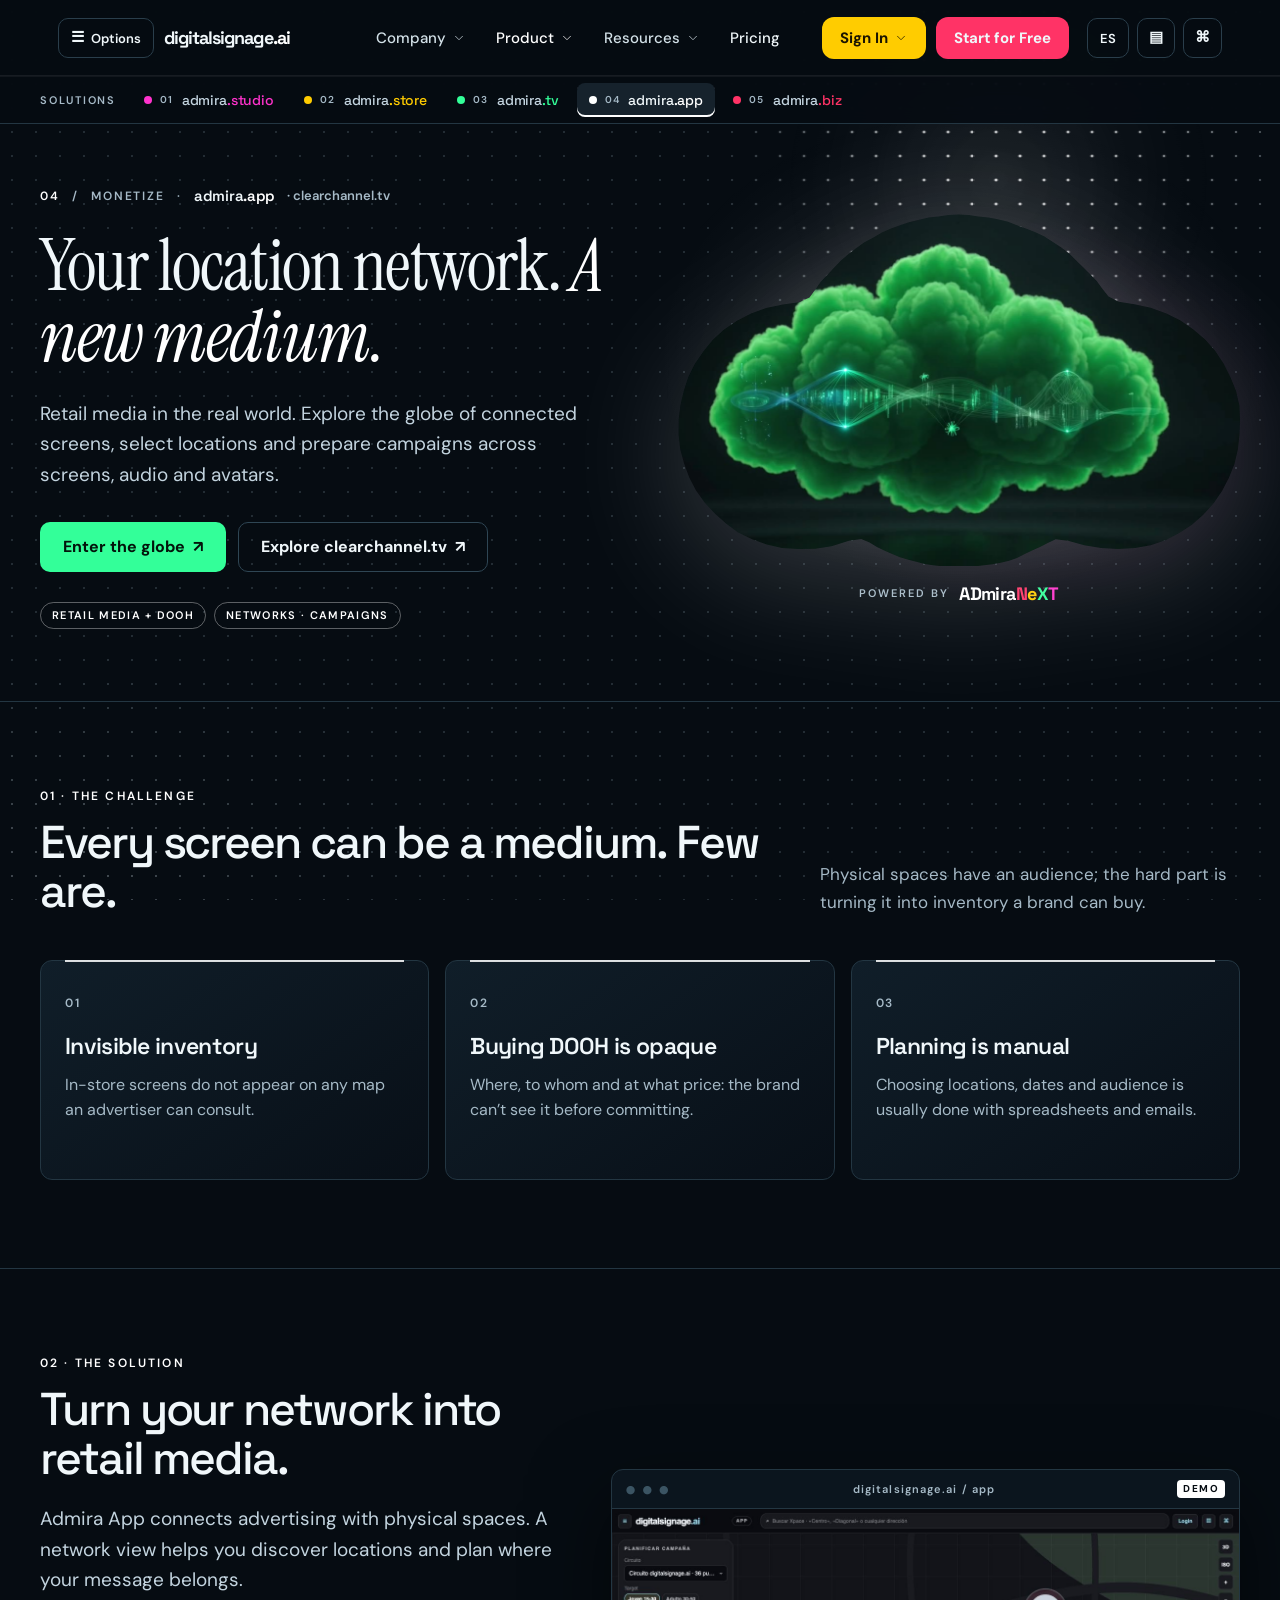
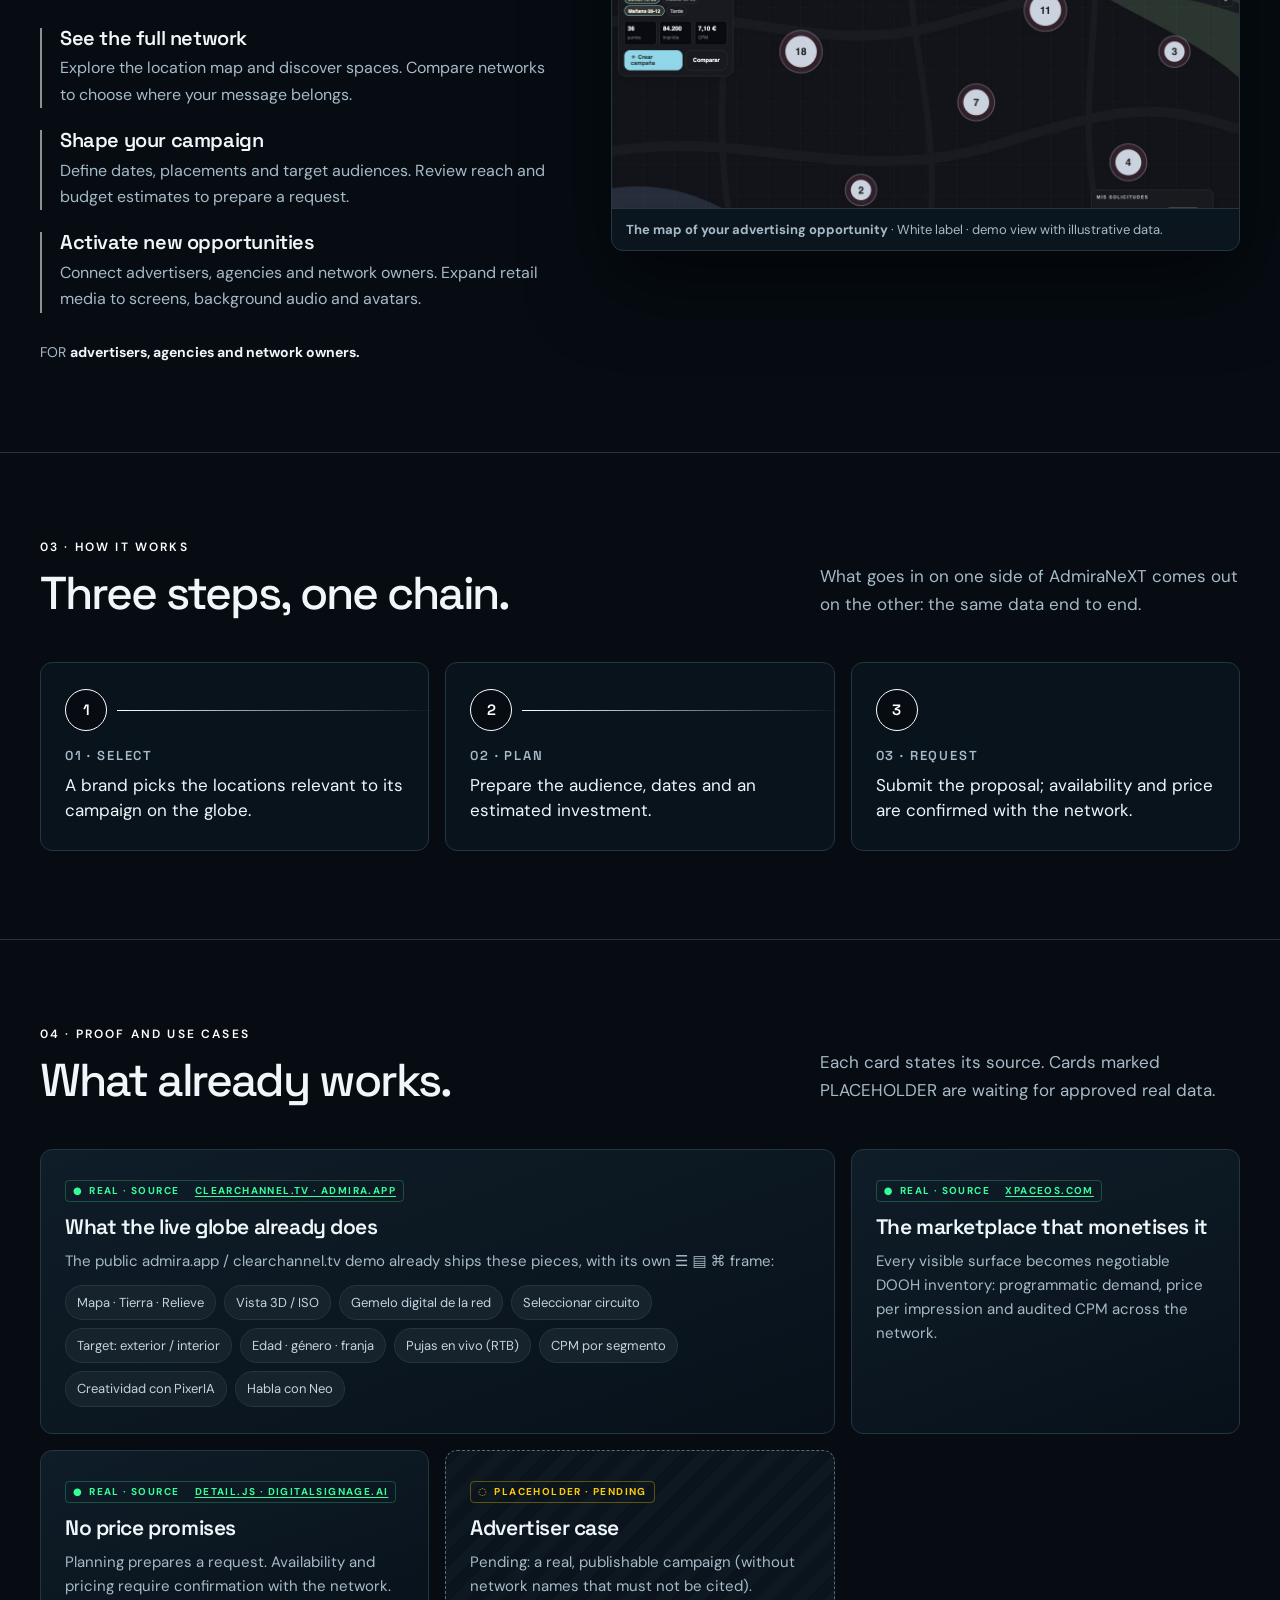
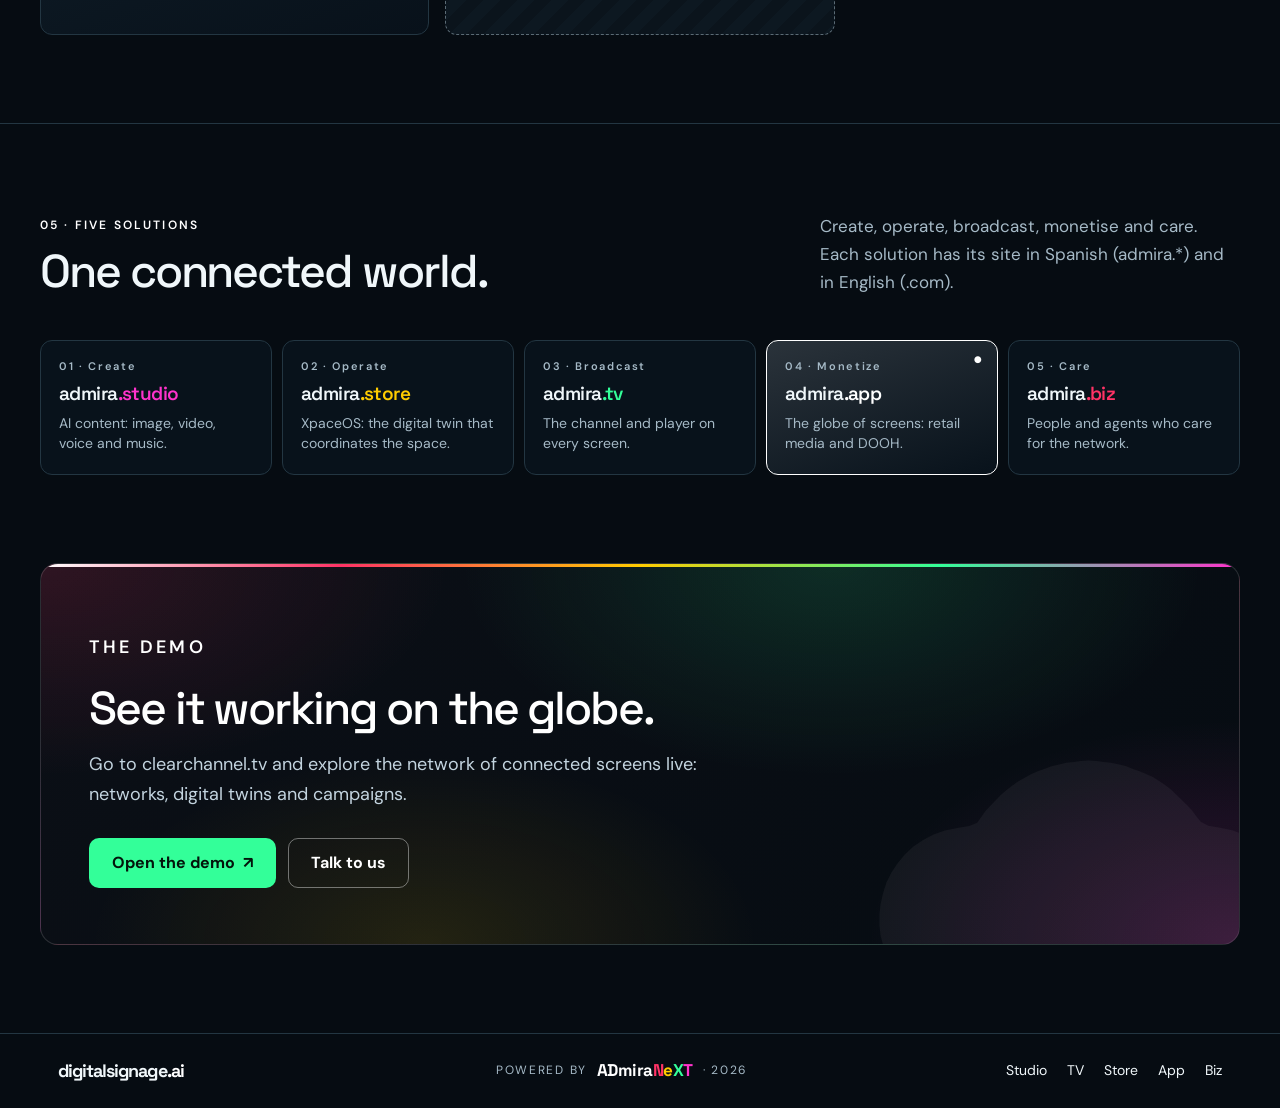
==== commit 6a021683: "Landings metaestilo: sólo la paleta ADmiraNeXT (OK de Carlos 3-oct 23:14). Fuera cian #26DEEC y verd" ====
--- a/app/index.html
+++ b/app/index.html
@@ -1,4 +1,4 @@
-<!doctype html><html lang="en"><head><meta charset="utf-8"><meta name="theme-color" content="#060c12"><meta property="og:site_name" content="digitalsignage.ai"><meta name="viewport" content="width=device-width,initial-scale=1"><meta name="admiranext-version" content="v.03.10.2026.meta-preview"><title>Admira App · Clear Channel — The globe of connected screens</title><meta name="description" content="Explora el globo de espacios conectados, selecciona circuitos y prepara campañas de retail media en pantallas, audio y avatares."><link rel="icon" type="image/svg+xml" href="data:image/svg+xml,%3Csvg xmlns='http://www.w3.org/2000/svg' viewBox='0 0 32 32'%3E%3Crect width='32' height='32' rx='8' fill='%23060d13'/%3E%3Cpath d='M8 24V8h4l8 10V8h4v16h-4L12 14v10z' fill='%2324def0'/%3E%3C/svg%3E"><link rel="preconnect" href="https://fonts.gstatic.com" crossorigin><link rel="stylesheet" href="https://fonts.googleapis.com/css2?family=Instrument+Serif:ital@0;1&amp;display=swap"><link rel="stylesheet" href="/assets/style.css?v=20261003-11"><link rel="stylesheet" href="/assets/menu.css?v=20261003-11"><link rel="stylesheet" href="/assets/meta/meta.css?v=20261003-meta2"></head><body class="mx" data-page="meta-app" data-sol="app" data-title-es="Admira App · Clear Channel — El globo de pantallas conectadas" data-title-en="Admira App · Clear Channel — The globe of connected screens"><a class="skip" href="#top" data-es="Saltar al contenido" data-en="Skip to content">Skip to content</a><header class="dsn" data-site-header><div class="dsn-bar"><a class="brand dsn-logo" href="/" aria-label="digitalsignage.ai — Inicio" data-home-logo><svg xmlns="http://www.w3.org/2000/svg" viewBox="0 0 300 38" role="img" aria-label="digitalsignage.ai" class="wordmark-logo" width="250" height="34"><text x="0" y="29" fill="#f0f7fa" font-family="Space Grotesk,Arial,sans-serif" font-size="30" font-weight="700" letter-spacing="-1.6">digitalsignage<tspan fill="#26deec">.ai</tspan></text></svg></a></div></header><nav class="mx-strip" data-aria-es="Soluciones AdmiraNeXT" data-aria-en="AdmiraNeXT solutions" aria-label="AdmiraNeXT solutions"><div class="mx-wrap"><span class="mx-strip-lbl" data-es="Soluciones" data-en="Solutions">Solutions</span><a href="/studio/" style="--c:#FF33CC"><i></i><small>01</small><em>admira<b>.studio</b></em></a><a href="/store/" style="--c:#FFCC00"><i></i><small>02</small><em>admira<b>.store</b></em></a><a href="/tv/" style="--c:#33FF99"><i></i><small>03</small><em>admira<b>.tv</b></em></a><a href="/app/" style="--c:#26DEEC" aria-current="page"><i></i><small>04</small><em>admira<b>.app</b></em></a><a href="/biz/" style="--c:#FF3366"><i></i><small>05</small><em>admira<b>.biz</b></em></a></div></nav>
+<!doctype html><html lang="en"><head><meta charset="utf-8"><meta name="theme-color" content="#060c12"><meta property="og:site_name" content="digitalsignage.ai"><meta name="viewport" content="width=device-width,initial-scale=1"><meta name="admiranext-version" content="v.03.10.2026.meta-preview"><title>Admira App · Clear Channel — The globe of connected screens</title><meta name="description" content="Explora el globo de espacios conectados, selecciona circuitos y prepara campañas de retail media en pantallas, audio y avatares."><link rel="icon" type="image/svg+xml" href="data:image/svg+xml,%3Csvg xmlns='http://www.w3.org/2000/svg' viewBox='0 0 32 32'%3E%3Crect width='32' height='32' rx='8' fill='%23060d13'/%3E%3Cpath d='M8 24V8h4l8 10V8h4v16h-4L12 14v10z' fill='%23FFFFFF'/%3E%3C/svg%3E"><link rel="preconnect" href="https://fonts.gstatic.com" crossorigin><link rel="stylesheet" href="https://fonts.googleapis.com/css2?family=Instrument+Serif:ital@0;1&amp;display=swap"><link rel="stylesheet" href="/assets/style.css?v=20261003-11"><link rel="stylesheet" href="/assets/menu.css?v=20261003-11"><link rel="stylesheet" href="/assets/meta/meta.css?v=20261003-meta3"></head><body class="mx" data-page="meta-app" data-sol="app" data-title-es="Admira App · Clear Channel — El globo de pantallas conectadas" data-title-en="Admira App · Clear Channel — The globe of connected screens"><a class="skip" href="#top" data-es="Saltar al contenido" data-en="Skip to content">Skip to content</a><header class="dsn" data-site-header><div class="dsn-bar"><a class="brand dsn-logo" href="/" aria-label="digitalsignage.ai — Inicio" data-home-logo><svg xmlns="http://www.w3.org/2000/svg" viewBox="0 0 300 38" role="img" aria-label="digitalsignage.ai" class="wordmark-logo" width="250" height="34"><text x="0" y="29" fill="#f0f7fa" font-family="Space Grotesk,Arial,sans-serif" font-size="30" font-weight="700" letter-spacing="-1.6">digitalsignage<tspan fill="#26deec">.ai</tspan></text></svg></a></div></header><nav class="mx-strip" data-aria-es="Soluciones AdmiraNeXT" data-aria-en="AdmiraNeXT solutions" aria-label="AdmiraNeXT solutions"><div class="mx-wrap"><span class="mx-strip-lbl" data-es="Soluciones" data-en="Solutions">Solutions</span><a href="/studio/" style="--c:#FF33CC"><i></i><small>01</small><em>admira<b>.studio</b></em></a><a href="/store/" style="--c:#FFCC00"><i></i><small>02</small><em>admira<b>.store</b></em></a><a href="/tv/" style="--c:#33FF99"><i></i><small>03</small><em>admira<b>.tv</b></em></a><a href="/app/" style="--c:#FFFFFF" aria-current="page"><i></i><small>04</small><em>admira<b>.app</b></em></a><a href="/biz/" style="--c:#FF3366"><i></i><small>05</small><em>admira<b>.biz</b></em></a></div></nav>
 <main>
 <section class="mx-hero" id="top" aria-labelledby="mx-h1"><div class="mx-wrap mx-hero-grid"><div class="mx-hero-copy"><p class="mx-kicker"><span class="mx-num">04</span> / <span data-es="Monetizar" data-en="Monetize">Monetize</span> · <span class="mx-dom">admira<b>.app</b></span><span class="mx-mirror">· clearchannel.tv</span></p><h1 class="mx-h1" id="mx-h1" data-es="Tu red de espacios. &lt;em&gt;Un nuevo medio.&lt;/em&gt;" data-en="Your location network. &lt;em&gt;A new medium.&lt;/em&gt;">Your location network. <em>A new medium.</em></h1><p class="mx-lead" data-es="Retail media en el mundo real. Recorre el globo de pantallas conectadas, selecciona ubicaciones y prepara campañas en pantallas, audio y avatares." data-en="Retail media in the real world. Explore the globe of connected screens, select locations and prepare campaigns across screens, audio and avatars.">Retail media in the real world. Explore the globe of connected screens, select locations and prepare campaigns across screens, audio and avatars.</p><div class="mx-ctas"><a class="mx-btn mx-btn--demo" href="https://clearchannel.tv/" data-href-es="https://www.admira.app/" data-href-en="https://clearchannel.tv/"><span data-es="Entra en el globo" data-en="Enter the globe">Enter the globe</span> ↗</a><a class="mx-btn mx-btn--ghost" href="https://clearchannel.tv/" data-href-es="https://www.admira.app/" data-href-en="https://clearchannel.tv/" rel="noopener"><span data-es="Explora admira.app" data-en="Explore clearchannel.tv">Explore clearchannel.tv</span> ↗</a></div><div class="mx-tags"><span class="mx-tag" data-es="RETAIL MEDIA + DOOH" data-en="RETAIL MEDIA + DOOH">RETAIL MEDIA + DOOH</span><span class="mx-tag" data-es="CIRCUITOS · CAMPAÑAS" data-en="NETWORKS · CAMPAIGNS">NETWORKS · CAMPAIGNS</span></div></div>
 <div class="mx-hero-visual"><div class="mx-cloud-glow"><div class="mx-cloud"><video data-mx-video muted autoplay loop playsinline preload="metadata" poster="/assets/intro/nube-pixeria-poster.jpg?v=20261003b" aria-hidden="true"><source src="/assets/intro/nube-pixeria.mp4?v=20261003b" type="video/mp4"></video></div></div><p class="mx-powered">POWERED BY <span class="mx-wm" role="img" aria-label="ADmiraNeXT"><span class="yk-wm-admira">ADmira</span><span class="yk-wm-n">N</span><span class="yk-wm-e">e</span><span class="yk-wm-x">X</span><span class="yk-wm-t">T</span></span></p></div></div></section>
@@ -7,9 +7,9 @@
 <figure class="mx-shot"><div class="mx-shot-bar"><span class="dots" aria-hidden="true">● ● ●</span><span>digitalsignage.ai / app</span><span class="mx-badge">DEMO</span></div><button type="button" data-mx-zoom data-aria-es="Ampliar captura" data-aria-en="Enlarge screenshot" aria-label="Enlarge screenshot"><img src="/assets/screens/app.jpg" width="1280" height="610" loading="lazy" alt="admira.app · The map of your advertising opportunity"></button><figcaption><strong data-es="El mapa de tu oportunidad publicitaria" data-en="The map of your advertising opportunity">The map of your advertising opportunity</strong> · <span data-es="Marca blanca · vista de demostración con datos ilustrativos." data-en="White label · demo view with illustrative data.">White label · demo view with illustrative data.</span></figcaption></figure></div></section>
 <section class="mx-sec" id="como"><div class="mx-wrap"><div class="mx-sec-head"><div><p class="mx-eyebrow" data-es="03 · Cómo funciona" data-en="03 · How it works">03 · How it works</p><h2 class="mx-h2" data-es="Tres pasos, una sola cadena." data-en="Three steps, one chain.">Three steps, one chain.</h2></div><p data-es="Lo que entra por un lado de AdmiraNeXT sale por el otro: el mismo dato de punta a punta." data-en="What goes in on one side of AdmiraNeXT comes out on the other: the same data end to end.">What goes in on one side of AdmiraNeXT comes out on the other: the same data end to end.</p></div><ol class="mx-steps" style="list-style:none;margin:0;padding:0"><li class="mx-step"><span class="mx-dot">1</span><h3 data-es="01 · SELECCIONA" data-en="01 · SELECT">01 · SELECT</h3><p data-es="Una marca escoge en el globo las ubicaciones relevantes para su campaña." data-en="A brand picks the locations relevant to its campaign on the globe.">A brand picks the locations relevant to its campaign on the globe.</p></li><li class="mx-step"><span class="mx-dot">2</span><h3 data-es="02 · PLANIFICA" data-en="02 · PLAN">02 · PLAN</h3><p data-es="Prepara la audiencia, las fechas y una estimación de inversión." data-en="Prepare the audience, dates and an estimated investment.">Prepare the audience, dates and an estimated investment.</p></li><li class="mx-step"><span class="mx-dot">3</span><h3 data-es="03 · SOLICITA" data-en="03 · REQUEST">03 · REQUEST</h3><p data-es="Envía la propuesta; disponibilidad y precio se confirman con la red." data-en="Submit the proposal; availability and price are confirmed with the network.">Submit the proposal; availability and price are confirmed with the network.</p></li></ol></div></section>
 <section class="mx-sec" id="prueba"><div class="mx-wrap"><div class="mx-sec-head"><div><p class="mx-eyebrow" data-es="04 · Prueba y casos de uso" data-en="04 · Proof and use cases">04 · Proof and use cases</p><h2 class="mx-h2" data-es="Lo que ya funciona." data-en="What already works.">What already works.</h2></div><p data-es="Cada tarjeta indica su fuente. Las marcadas como PLACEHOLDER están pendientes de un dato real aprobado." data-en="Each card states its source. Cards marked PLACEHOLDER are waiting for approved real data.">Each card states its source. Cards marked PLACEHOLDER are waiting for approved real data.</p></div><div class="mx-proof"><article class="mx-proof-card wide"><span class="mx-src"><span data-es="Real · fuente" data-en="Real · source">Real · source</span>&nbsp;<a href="https://clearchannel.tv/" target="_blank" rel="noopener">clearchannel.tv · admira.app</a></span><h3 data-es="Lo que ya hace el globo en vivo" data-en="What the live globe already does">What the live globe already does</h3><p data-es="La demo pública de admira.app / clearchannel.tv ya trae estas piezas, con su propio armazón ☰ ▤ ⌘:" data-en="The public admira.app / clearchannel.tv demo already ships these pieces, with its own ☰ ▤ ⌘ frame:">The public admira.app / clearchannel.tv demo already ships these pieces, with its own ☰ ▤ ⌘ frame:</p><div class="mx-chips"><span class="mx-chip">Mapa · Tierra · Relieve</span><span class="mx-chip">Vista 3D / ISO</span><span class="mx-chip">Gemelo digital de la red</span><span class="mx-chip">Seleccionar circuito</span><span class="mx-chip">Target: exterior / interior</span><span class="mx-chip">Edad · género · franja</span><span class="mx-chip">Pujas en vivo (RTB)</span><span class="mx-chip">CPM por segmento</span><span class="mx-chip">Creatividad con PixerIA</span><span class="mx-chip">Habla con Neo</span></div></article><article class="mx-proof-card"><span class="mx-src"><span data-es="Real · fuente" data-en="Real · source">Real · source</span>&nbsp;<a href="https://xpaceos.com/" target="_blank" rel="noopener">xpaceos.com</a></span><h3 data-es="El mercado que lo monetiza" data-en="The marketplace that monetises it">The marketplace that monetises it</h3><p data-es="Cada superficie visible se convierte en inventario DOOH negociable: demanda programática, precio por impresión y CPM auditado en toda la red." data-en="Every visible surface becomes negotiable DOOH inventory: programmatic demand, price per impression and audited CPM across the network.">Every visible surface becomes negotiable DOOH inventory: programmatic demand, price per impression and audited CPM across the network.</p></article><article class="mx-proof-card"><span class="mx-src"><span data-es="Real · fuente" data-en="Real · source">Real · source</span>&nbsp;<a href="/demo/?solution=app">detail.js · digitalsignage.ai</a></span><h3 data-es="Sin promesas de precio" data-en="No price promises">No price promises</h3><p data-es="La planificación prepara una solicitud. Disponibilidad y precio requieren confirmación con la red." data-en="Planning prepares a request. Availability and pricing require confirmation with the network.">Planning prepares a request. Availability and pricing require confirmation with the network.</p></article><article class="mx-proof-card mx-placeholder"><span class="mx-src" data-es="PLACEHOLDER · pendiente" data-en="PLACEHOLDER · pending">PLACEHOLDER · pending</span><h3 data-es="Caso de anunciante" data-en="Advertiser case">Advertiser case</h3><p data-es="Pendiente: una campaña real publicable (sin nombres de circuitos que no se deben citar)." data-en="Pending: a real, publishable campaign (without network names that must not be cited).">Pending: a real, publishable campaign (without network names that must not be cited).</p></article></div></div></section>
-<section class="mx-sec" id="cadena"><div class="mx-wrap"><div class="mx-sec-head"><div><p class="mx-eyebrow" data-es="05 · Cinco soluciones" data-en="05 · Five solutions">05 · Five solutions</p><h2 class="mx-h2" data-es="Un mundo conectado." data-en="One connected world.">One connected world.</h2></div><p data-es="Crear, operar, emitir, monetizar y cuidar. Cada solución tiene su web en español (admira.*) y en inglés (.com)." data-en="Create, operate, broadcast, monetise and care. Each solution has its site in Spanish (admira.*) and in English (.com).">Create, operate, broadcast, monetise and care. Each solution has its site in Spanish (admira.*) and in English (.com).</p></div><nav class="mx-chain" aria-label="AdmiraNeXT"><a class="mx-link" href="/studio/" style="--c:#FF33CC"><small>01 · <span data-es="Crear" data-en="Create">Create</span></small><strong>admira<b>.studio</b></strong><span data-es="Contenido con IA: imagen, vídeo, voz y música." data-en="AI content: image, video, voice and music.">AI content: image, video, voice and music.</span></a><a class="mx-link" href="/store/" style="--c:#FFCC00"><small>02 · <span data-es="Operar" data-en="Operate">Operate</span></small><strong>admira<b>.store</b></strong><span data-es="XpaceOS: el gemelo digital que coordina el espacio." data-en="XpaceOS: the digital twin that coordinates the space.">XpaceOS: the digital twin that coordinates the space.</span></a><a class="mx-link" href="/tv/" style="--c:#33FF99"><small>03 · <span data-es="Emitir" data-en="Broadcast">Broadcast</span></small><strong>admira<b>.tv</b></strong><span data-es="El canal y el player en cada pantalla." data-en="The channel and player on every screen.">The channel and player on every screen.</span></a><a class="mx-link" href="/app/" style="--c:#26DEEC" aria-current="page" data-here="●"><small>04 · <span data-es="Monetizar" data-en="Monetize">Monetize</span></small><strong>admira<b>.app</b></strong><span data-es="El globo de pantallas: retail media y DOOH." data-en="The globe of screens: retail media and DOOH.">The globe of screens: retail media and DOOH.</span></a><a class="mx-link" href="/biz/" style="--c:#FF3366"><small>05 · <span data-es="Cuidar" data-en="Care">Care</span></small><strong>admira<b>.biz</b></strong><span data-es="Personas y agentes que cuidan la red." data-en="People and agents who care for the network.">People and agents who care for the network.</span></a></nav></div></section>
+<section class="mx-sec" id="cadena"><div class="mx-wrap"><div class="mx-sec-head"><div><p class="mx-eyebrow" data-es="05 · Cinco soluciones" data-en="05 · Five solutions">05 · Five solutions</p><h2 class="mx-h2" data-es="Un mundo conectado." data-en="One connected world.">One connected world.</h2></div><p data-es="Crear, operar, emitir, monetizar y cuidar. Cada solución tiene su web en español (admira.*) y en inglés (.com)." data-en="Create, operate, broadcast, monetise and care. Each solution has its site in Spanish (admira.*) and in English (.com).">Create, operate, broadcast, monetise and care. Each solution has its site in Spanish (admira.*) and in English (.com).</p></div><nav class="mx-chain" aria-label="AdmiraNeXT"><a class="mx-link" href="/studio/" style="--c:#FF33CC"><small>01 · <span data-es="Crear" data-en="Create">Create</span></small><strong>admira<b>.studio</b></strong><span data-es="Contenido con IA: imagen, vídeo, voz y música." data-en="AI content: image, video, voice and music.">AI content: image, video, voice and music.</span></a><a class="mx-link" href="/store/" style="--c:#FFCC00"><small>02 · <span data-es="Operar" data-en="Operate">Operate</span></small><strong>admira<b>.store</b></strong><span data-es="XpaceOS: el gemelo digital que coordina el espacio." data-en="XpaceOS: the digital twin that coordinates the space.">XpaceOS: the digital twin that coordinates the space.</span></a><a class="mx-link" href="/tv/" style="--c:#33FF99"><small>03 · <span data-es="Emitir" data-en="Broadcast">Broadcast</span></small><strong>admira<b>.tv</b></strong><span data-es="El canal y el player en cada pantalla." data-en="The channel and player on every screen.">The channel and player on every screen.</span></a><a class="mx-link" href="/app/" style="--c:#FFFFFF" aria-current="page" data-here="●"><small>04 · <span data-es="Monetizar" data-en="Monetize">Monetize</span></small><strong>admira<b>.app</b></strong><span data-es="El globo de pantallas: retail media y DOOH." data-en="The globe of screens: retail media and DOOH.">The globe of screens: retail media and DOOH.</span></a><a class="mx-link" href="/biz/" style="--c:#FF3366"><small>05 · <span data-es="Cuidar" data-en="Care">Care</span></small><strong>admira<b>.biz</b></strong><span data-es="Personas y agentes que cuidan la red." data-en="People and agents who care for the network.">People and agents who care for the network.</span></a></nav></div></section>
 <section id="demo" aria-labelledby="mx-cta-h"><div class="mx-wrap"><div class="mx-cta"><p class="mx-eyebrow" data-es="La demo" data-en="The demo">The demo</p><h2 class="mx-h2" id="mx-cta-h" data-es="Míralo funcionando en el globo." data-en="See it working on the globe.">See it working on the globe.</h2><p data-es="Entra en admira.app y recorre en directo la red de pantallas conectadas: circuitos, gemelos digitales y campañas." data-en="Go to clearchannel.tv and explore the network of connected screens live: networks, digital twins and campaigns.">Go to clearchannel.tv and explore the network of connected screens live: networks, digital twins and campaigns.</p><div class="mx-ctas"><a class="mx-btn mx-btn--demo" href="https://clearchannel.tv/" data-href-es="https://www.admira.app/" data-href-en="https://clearchannel.tv/"><span data-es="Abrir la demo" data-en="Open the demo">Open the demo</span> ↗</a><a class="mx-btn mx-btn--ghost" href="mailto:info@admira.com"><span data-es="Hablar con nosotros" data-en="Talk to us">Talk to us</span></a></div></div></div></section>
 </main>
 <dialog class="mx-shot-dialog"><img src="/assets/screens/app.jpg" alt="admira.app" loading="lazy"><p><span>admira.app · <span data-es="Marca blanca · vista de demostración con datos ilustrativos." data-en="White label · demo view with illustrative data.">White label · demo view with illustrative data.</span></span><button type="button" data-mx-x aria-label="Cerrar">×</button></p></dialog>
 <svg class="mx-defs" width="0" height="0" aria-hidden="true" focusable="false"><clipPath id="mx-cloud-clip" clipPathUnits="objectBoundingBox"><path d="M.999 .543L1.000 .585L.999 .626L.996 .668L.990 .709L.980 .748L.968 .785L.953 .820L.935 .852L.915 .880L.892 .904L.868 .924L.841 .939L.813 .947L.783 .950L.753 .947L.723 .939L.694 .926L.672 .922L.658 .933L.644 .944L.630 .954L.617 .964L.603 .975L.589 .983L.574 .989L.559 .993L.544 .996L.529 .999L.514 1.000L.499 1.000L.484 1.000L.469 .999L.454 .996L.439 .992L.424 .986L.410 .980L.395 .973L.381 .964L.367 .954L.354 .944L.341 .931L.326 .921L.304 .926L.273 .942L.244 .949L.215 .950L.185 .947L.158 .937L.132 .922L.107 .903L.086 .878L.066 .850L.048 .819L.032 .784L.020 .747L.011 .708L.004 .667L.001 .626L.001 .584L.004 .543L.010 .502L.018 .462L.030 .424L.045 .389L.062 .356L.082 .327L.105 .302L.130 .281L.157 .266L.187 .256L.215 .249L.234 .236L.244 .214L.254 .191L.266 .171L.278 .151L.290 .131L.303 .113L.317 .096L.331 .080L.347 .066L.362 .052L.378 .041L.395 .031L.411 .022L.429 .015L.446 .009L.464 .006L.481 .002L.499 .000L.517 .002L.534 .006L.552 .009L.569 .014L.587 .021L.603 .031L.620 .041L.636 .051L.652 .063L.667 .078L.682 .094L.696 .111L.708 .130L.721 .150L.733 .169L.745 .189L.755 .211L.766 .233L.784 .248L.812 .255L.841 .265L.869 .281L.894 .301L.917 .327L.938 .355L.956 .388L.971 .424L.983 .462L.993 .501Z"/></clipPath></svg>
-<footer><a class="brand" href="/" aria-label="digitalsignage.ai — Inicio" data-home-logo><svg xmlns="http://www.w3.org/2000/svg" viewBox="0 0 300 38" role="img" aria-label="digitalsignage.ai" class="wordmark-logo" width="250" height="34"><text x="0" y="29" fill="#f0f7fa" font-family="Space Grotesk,Arial,sans-serif" font-size="30" font-weight="700" letter-spacing="-1.6">digitalsignage<tspan fill="#26deec">.ai</tspan></text></svg></a><p class="mx-foot-wm">POWERED BY <span class="mx-wm" role="img" aria-label="ADmiraNeXT"><span class="yk-wm-admira">ADmira</span><span class="yk-wm-n">N</span><span class="yk-wm-e">e</span><span class="yk-wm-x">X</span><span class="yk-wm-t">T</span></span> · 2026</p><div><a href="https://admira.studio">Studio</a><a href="https://admira.tv">TV</a><a href="https://admira.store">Store</a><a href="https://admira.app">App</a><a href="https://admira.biz">Biz</a></div></footer><script src="/assets/app.js?v=20261003-11"></script><script src="/assets/meta/meta.js?v=20261003-meta2"></script><script defer src="https://www.admiranext.com/assets/live-presence.js?v=2"></script></body></html>
+<footer><a class="brand" href="/" aria-label="digitalsignage.ai — Inicio" data-home-logo><svg xmlns="http://www.w3.org/2000/svg" viewBox="0 0 300 38" role="img" aria-label="digitalsignage.ai" class="wordmark-logo" width="250" height="34"><text x="0" y="29" fill="#f0f7fa" font-family="Space Grotesk,Arial,sans-serif" font-size="30" font-weight="700" letter-spacing="-1.6">digitalsignage<tspan fill="#26deec">.ai</tspan></text></svg></a><p class="mx-foot-wm">POWERED BY <span class="mx-wm" role="img" aria-label="ADmiraNeXT"><span class="yk-wm-admira">ADmira</span><span class="yk-wm-n">N</span><span class="yk-wm-e">e</span><span class="yk-wm-x">X</span><span class="yk-wm-t">T</span></span> · 2026</p><div><a href="https://admira.studio">Studio</a><a href="https://admira.tv">TV</a><a href="https://admira.store">Store</a><a href="https://admira.app">App</a><a href="https://admira.biz">Biz</a></div></footer><script src="/assets/app.js?v=20261003-11"></script><script src="/assets/meta/meta.js?v=20261003-meta3"></script><script defer src="https://www.admiranext.com/assets/live-presence.js?v=2"></script></body></html>
--- a/assets/meta/meta.css
+++ b/assets/meta/meta.css
@@ -7,25 +7,27 @@
 :root{
   /* superficie (los mismos tokens de la portada y de la barra) */
   --mx-bg:#060c12;--mx-panel:#0b151e;--mx-raise:#101e29;--mx-chip:#16222c;--mx-line:#233642;--mx-line2:#2f4654;
-  --mx-ink:#f0f7fa;--mx-soft:#c3d4df;--mx-muted:#a6bac7;--mx-cyan:#26deec;
-  /* marca: verde Admira de la nube y neones del logotipo oficial */
-  --mx-green:#689840;--mx-green-hi:#8cc35a;--mx-green-ink:#0b1408;
-  --mx-n:#FF3366;--mx-e:#FFCC00;--mx-x:#33FF99;--mx-t:#FF33CC;
+  --mx-ink:#f0f7fa;--mx-soft:#c3d4df;--mx-muted:#a6bac7;
+  /* paleta ÚNICA: los colores del logotipo ADmiraNeXT (Carlos, 3-oct-2026). Nada de cian ni verde oliva. */
+  --mx-w:#FFFFFF;--mx-n:#FF3366;--mx-e:#FFCC00;--mx-x:#33FF99;--mx-t:#FF33CC;
+  --mx-neon:linear-gradient(90deg,#FFFFFF,#FF3366,#FFCC00,#33FF99,#FF33CC);
+  /* botón de demo: verde X del logotipo, tinta oscura (contraste 14:1); al pasar, blanco */
+  --mx-demo:#33FF99;--mx-demo-hi:#FFFFFF;--mx-demo-ink:#03140b;
   /* tipografía */
   --mx-display:'Instrument Serif',Georgia,'Times New Roman',serif;
   --mx-head:'Space Grotesk',system-ui,sans-serif;
   --mx-body:'DM Sans',system-ui,-apple-system,'Segoe UI',sans-serif;
   --mx-mono:ui-monospace,SFMono-Regular,Menlo,Consolas,monospace;
   /* forma */
-  --mx-r-sm:6px;--mx-r:12px;--mx-r-lg:18px;--mx-w:1200px;--mx-gut:16px;
+  --mx-r-sm:6px;--mx-r:12px;--mx-r-lg:18px;--mx-cw:1200px;--mx-gut:16px;
   --mx-bar:var(--dsn-h,76px);--mx-strip:48px;
   /* acento por defecto (cada landing lo cambia) */
-  --acc:var(--mx-cyan);--acc-ink:#031118;--acc-soft:#26deec22;
+  --acc:#33FF99;--acc-ink:#03140b;--acc-soft:#33ff9922;
 }
 body[data-sol=studio]{--acc:#FF33CC;--acc-ink:#1d0218;--acc-soft:#ff33cc22}
 body[data-sol=store] {--acc:#FFCC00;--acc-ink:#1a1400;--acc-soft:#ffcc0022}
 body[data-sol=tv]    {--acc:#33FF99;--acc-ink:#021a0e;--acc-soft:#33ff9922}
-body[data-sol=app]   {--acc:#26DEEC;--acc-ink:#031118;--acc-soft:#26deec22}
+body[data-sol=app]   {--acc:#FFFFFF;--acc-ink:#060c12;--acc-soft:#ffffff1a}
 body[data-sol=biz]   {--acc:#FF3366;--acc-ink:#1d020a;--acc-soft:#ff336622}
 
 /* ── logotipo oficial ADmiraNeXT (admira-next-web/assets/admira-frame.md §Logotipo) ── */
@@ -34,7 +36,7 @@
 
 /* ── base de landing ── */
 body.mx{font-family:var(--mx-body);overflow-x:hidden}
-.mx-wrap{width:min(var(--mx-w),calc(100% - 2 * var(--mx-gut)));margin:0 auto}
+.mx-wrap{width:min(var(--mx-cw),calc(100% - 2 * var(--mx-gut)));margin:0 auto}
 .mx main{display:block}
 .mx a:focus-visible,.mx button:focus-visible,.mx [tabindex]:focus-visible{outline:3px solid var(--acc);outline-offset:3px}
 html{scroll-padding-top:calc(var(--mx-bar) + var(--mx-strip) + 16px)}
@@ -53,7 +55,7 @@
 
 /* ── héroe: titular + nube con el vídeo ── */
 .mx-hero{position:relative;padding:64px 0 72px;overflow:hidden}
-.mx-hero:before{content:'';position:absolute;inset:-20% -10% auto auto;width:70%;height:120%;background:radial-gradient(closest-side,var(--acc-soft),transparent 70%),radial-gradient(closest-side at 60% 60%,#68984026,transparent 75%);pointer-events:none}
+.mx-hero:before{content:'';position:absolute;inset:-20% -10% auto auto;width:70%;height:120%;background:radial-gradient(closest-side,var(--acc-soft),transparent 70%),radial-gradient(closest-side at 60% 60%,#ff33cc12,transparent 75%);pointer-events:none}
 .mx-hero-grid{position:relative;display:grid;grid-template-columns:1.05fr 1fr;gap:48px;align-items:center}
 .mx-kicker{display:flex;flex-wrap:wrap;align-items:center;gap:8px 12px;margin:0 0 26px;font:600 12px/1.2 var(--mx-body);letter-spacing:.16em;color:var(--mx-muted);text-transform:uppercase}
 .mx-kicker .mx-num{color:var(--acc)}
@@ -66,15 +68,15 @@
 .mx-ctas{display:flex;flex-wrap:wrap;gap:12px;margin-bottom:30px}
 .mx-btn{display:inline-flex;align-items:center;gap:8px;min-height:50px;padding:0 22px;border-radius:10px;font:700 16px/1 var(--mx-body);border:1px solid transparent;transition:transform .18s,background .18s,border-color .18s}
 .mx-btn:hover{transform:translateY(-2px)}
-.mx-btn--demo{background:var(--mx-green);color:var(--mx-green-ink)}
-.mx-btn--demo:hover{background:var(--mx-green-hi)}
+.mx-btn--demo{background:var(--mx-demo);color:var(--mx-demo-ink)}
+.mx-btn--demo:hover{background:var(--mx-demo-hi)}
 .mx-btn--acc{background:var(--acc);color:var(--acc-ink)}
 .mx-btn--ghost{border-color:var(--mx-line2);color:var(--mx-ink);background:transparent}
 .mx-btn--ghost:hover{border-color:var(--acc);color:var(--acc)}
 .mx-tags{display:flex;flex-wrap:wrap;gap:8px}
 .mx-tag{font:600 11px/1 var(--mx-body);letter-spacing:.12em;color:var(--acc);border:1px solid color-mix(in srgb,var(--acc) 35%,transparent);border-radius:99px;padding:7px 11px}
 .mx-hero-visual{position:relative}
-.mx-cloud-glow{position:relative;aspect-ratio:1.595;filter:drop-shadow(0 30px 60px #68984033)}
+.mx-cloud-glow{position:relative;aspect-ratio:1.595;filter:drop-shadow(0 30px 60px color-mix(in srgb,var(--acc) 18%,transparent))}
 .mx-cloud-glow:before{content:'';position:absolute;inset:8% 6%;border-radius:50%;background:radial-gradient(closest-side,color-mix(in srgb,var(--acc) 30%,transparent),transparent);filter:blur(40px);z-index:-1}
 .mx-cloud{position:absolute;inset:0;background:#0b151e;-webkit-clip-path:url(#mx-cloud-clip);clip-path:url(#mx-cloud-clip)}
 .mx-cloud video{display:block;width:100%;height:100%;object-fit:cover}
@@ -137,14 +139,13 @@
 .mx-link>span{display:block;margin-top:8px;font-size:14px;color:var(--mx-muted);line-height:1.45}
 .mx-link[aria-current=page]{border-color:var(--c);background:linear-gradient(160deg,color-mix(in srgb,var(--c) 14%,#08121b),#08121b)}
 .mx-link[aria-current=page]:after{content:attr(data-here);position:absolute;top:14px;right:14px;font:700 9px/1 var(--mx-body);letter-spacing:.14em;color:var(--c)}
-.mx-cta{position:relative;margin:0 0 88px;padding:56px 48px;border-radius:var(--mx-r-lg);overflow:hidden;background:radial-gradient(120% 140% at 85% 20%,#689840 0%,#2c4a1c 38%,#0b1610 75%);border:1px solid #689840aa}
-.mx-cta:after{content:'';position:absolute;right:-60px;bottom:-80px;width:420px;aspect-ratio:1.595;background:#ffffff10;-webkit-clip-path:url(#mx-cloud-clip);clip-path:url(#mx-cloud-clip)}
-.mx-cta .mx-eyebrow{color:#d8f5c0}
+.mx-cta{position:relative;margin:0 0 88px;padding:56px 48px;border-radius:var(--mx-r-lg);overflow:hidden;border:1px solid #ffffff24;background:radial-gradient(55% 90% at 0% 0%,#ff336626,transparent 62%),radial-gradient(45% 80% at 32% 100%,#ffcc001c,transparent 62%),radial-gradient(50% 90% at 66% 0%,#33ff9922,transparent 62%),radial-gradient(50% 95% at 100% 100%,#ff33cc2e,transparent 62%),linear-gradient(135deg,#0b0f16,#060c12)}
+.mx-cta:before{content:'';position:absolute;left:0;right:0;top:0;height:3px;background:var(--mx-neon)}
+.mx-cta:after{content:'';position:absolute;right:-60px;bottom:-80px;width:420px;aspect-ratio:1.595;background:#ffffff0c;-webkit-clip-path:url(#mx-cloud-clip);clip-path:url(#mx-cloud-clip)}
+.mx-cta .mx-eyebrow{color:#fff}
 .mx-cta .mx-h2{max-width:720px;color:#fff}
-.mx-cta p{position:relative;z-index:1;max-width:620px;color:#e3f3d8;font-size:18px;margin:18px 0 28px}
+.mx-cta p{position:relative;z-index:1;max-width:620px;color:var(--mx-soft);font-size:18px;margin:18px 0 28px}
 .mx-cta .mx-ctas{position:relative;z-index:1;margin:0}
-.mx-cta .mx-btn--demo{background:#f0f7fa;color:#0b1408}
-.mx-cta .mx-btn--demo:hover{background:#fff}
 .mx-cta .mx-btn--ghost{border-color:#ffffff66;color:#fff}
 .mx-cta .mx-btn--ghost:hover{border-color:#fff;color:#fff}
 .mx-foot-wm{display:flex;align-items:center;gap:10px;font-size:12px;color:var(--mx-muted);letter-spacing:.14em}
@@ -154,6 +155,16 @@
 .mx-shot-dialog img{display:block;width:100%;height:auto}
 .mx-shot-dialog p{margin:0;padding:10px 14px;font-size:13px;color:var(--mx-muted);display:flex;justify-content:space-between;gap:12px}
 .mx-shot-dialog button{background:none;border:1px solid var(--mx-line2);color:var(--mx-ink);border-radius:6px;cursor:pointer;padding:2px 10px}
+
+/* ── la barra y el pie del sitio, en la paleta ADmiraNeXT (sólo en las landings; menu.css y style.css no se tocan) ── */
+body.mx{--cyan:var(--acc)}
+body.mx .dsn{--dsn-cyan:var(--acc);--dsn-yellow:#FFCC00;--dsn-yellow-ink:#1a1400;--dsn-orange:#FF3366;--dsn-orange-ink:#1d020a}
+body.mx .wordmark-logo tspan{fill:var(--acc)}
+body.mx .dsn-mlink:hover .dsn-ico,body.mx .dsn-mlink.is-active .dsn-ico,body.mx .dsn-mlink:focus-visible .dsn-ico{border-color:color-mix(in srgb,var(--acc) 35%,transparent)}
+body.mx .dsn-dots-idle{background-image:radial-gradient(circle at 50% 50%,var(--acc) 0,var(--acc) 1px,transparent 1.6px)}
+body.mx .dsn-dots-halo{background-image:radial-gradient(circle at 50% 50%,var(--acc) 0,var(--acc) 1.2px,transparent 1.8px)}
+body.mx .dsn-dots-halo:before{background:radial-gradient(closest-side,color-mix(in srgb,var(--acc) 10%,transparent),transparent)}
+body.mx .skip{color:var(--acc-ink)}
 
 /* ── armazón cuadrático: botones en la barra del sitio ── */
 .mx-tog{flex:none;display:inline-flex;align-items:center;gap:7px;height:40px;padding:0 12px;border:1px solid #2a3e4b;border-radius:10px;background:transparent;color:var(--mx-ink);font:600 13px/1 var(--mx-body);cursor:pointer;white-space:nowrap}
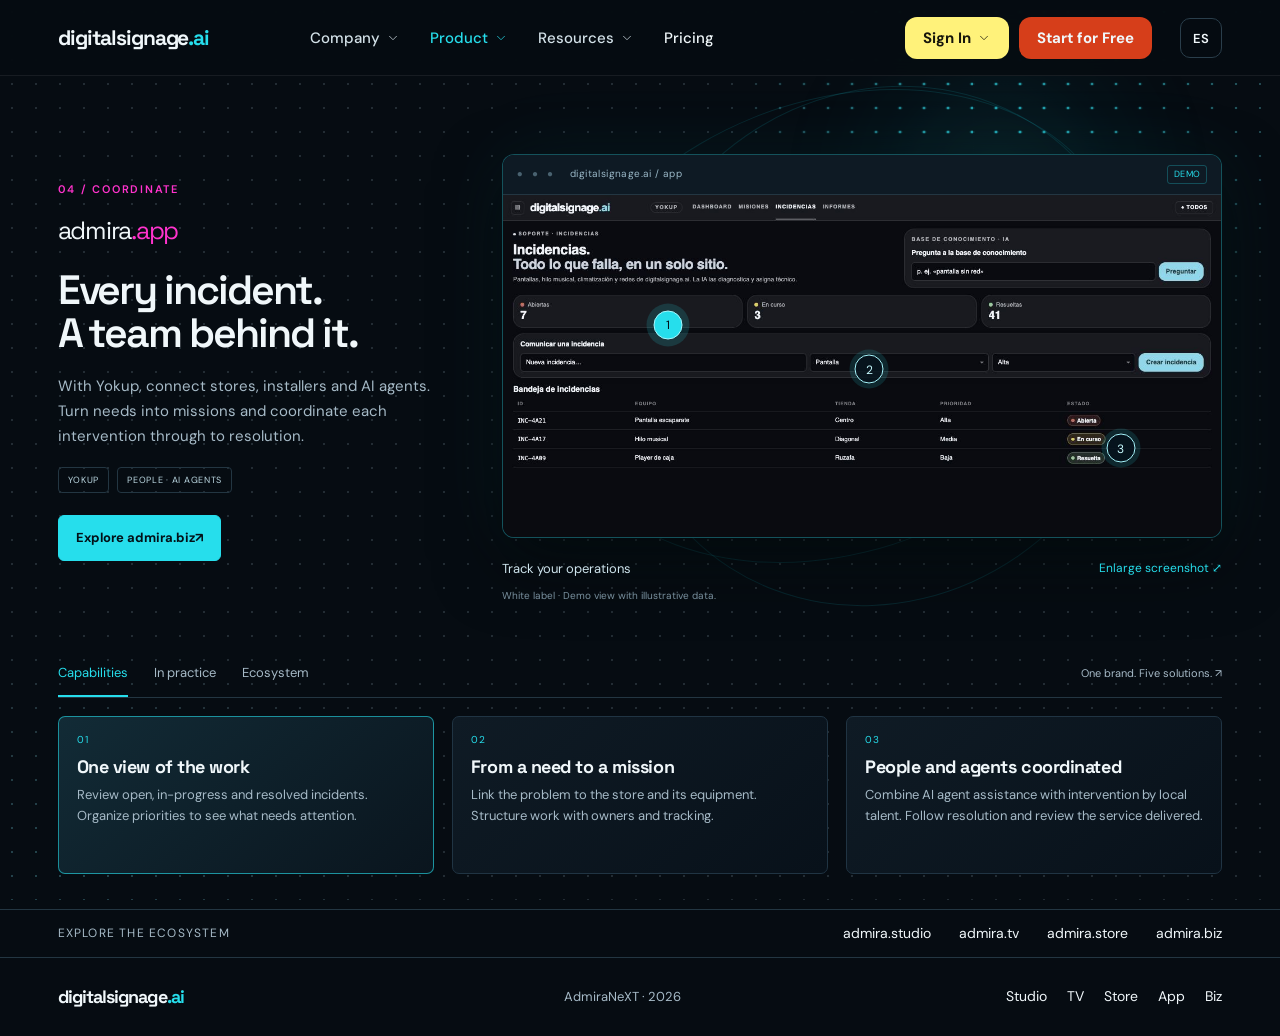
==== commit 0e20471f: "Instantánea de la producción viva 68cc2b7c (652a426, desplegada por MorfeoMacMini fuera de este repo" ====
--- a/app/index.html
+++ b/app/index.html
@@ -1,15 +1 @@
-<!doctype html><html lang="en"><head><meta charset="utf-8"><meta name="theme-color" content="#060c12"><meta property="og:site_name" content="digitalsignage.ai"><meta name="viewport" content="width=device-width,initial-scale=1"><meta name="admiranext-version" content="v.03.10.2026.meta-preview"><title>Admira App · Clear Channel — The globe of connected screens</title><meta name="description" content="Explora el globo de espacios conectados, selecciona circuitos y prepara campañas de retail media en pantallas, audio y avatares."><link rel="icon" type="image/svg+xml" href="data:image/svg+xml,%3Csvg xmlns='http://www.w3.org/2000/svg' viewBox='0 0 32 32'%3E%3Crect width='32' height='32' rx='8' fill='%23060d13'/%3E%3Cpath d='M8 24V8h4l8 10V8h4v16h-4L12 14v10z' fill='%23FFFFFF'/%3E%3C/svg%3E"><link rel="preconnect" href="https://fonts.gstatic.com" crossorigin><link rel="stylesheet" href="https://fonts.googleapis.com/css2?family=Instrument+Serif:ital@0;1&amp;display=swap"><link rel="stylesheet" href="/assets/style.css?v=20261003-11"><link rel="stylesheet" href="/assets/menu.css?v=20261003-11"><link rel="stylesheet" href="/assets/meta/meta.css?v=20261003-meta3"></head><body class="mx" data-page="meta-app" data-sol="app" data-title-es="Admira App · Clear Channel — El globo de pantallas conectadas" data-title-en="Admira App · Clear Channel — The globe of connected screens"><a class="skip" href="#top" data-es="Saltar al contenido" data-en="Skip to content">Skip to content</a><header class="dsn" data-site-header><div class="dsn-bar"><a class="brand dsn-logo" href="/" aria-label="digitalsignage.ai — Inicio" data-home-logo><svg xmlns="http://www.w3.org/2000/svg" viewBox="0 0 300 38" role="img" aria-label="digitalsignage.ai" class="wordmark-logo" width="250" height="34"><text x="0" y="29" fill="#f0f7fa" font-family="Space Grotesk,Arial,sans-serif" font-size="30" font-weight="700" letter-spacing="-1.6">digitalsignage<tspan fill="#26deec">.ai</tspan></text></svg></a></div></header><nav class="mx-strip" data-aria-es="Soluciones AdmiraNeXT" data-aria-en="AdmiraNeXT solutions" aria-label="AdmiraNeXT solutions"><div class="mx-wrap"><span class="mx-strip-lbl" data-es="Soluciones" data-en="Solutions">Solutions</span><a href="/studio/" style="--c:#FF33CC"><i></i><small>01</small><em>admira<b>.studio</b></em></a><a href="/store/" style="--c:#FFCC00"><i></i><small>02</small><em>admira<b>.store</b></em></a><a href="/tv/" style="--c:#33FF99"><i></i><small>03</small><em>admira<b>.tv</b></em></a><a href="/app/" style="--c:#FFFFFF" aria-current="page"><i></i><small>04</small><em>admira<b>.app</b></em></a><a href="/biz/" style="--c:#FF3366"><i></i><small>05</small><em>admira<b>.biz</b></em></a></div></nav>
-<main>
-<section class="mx-hero" id="top" aria-labelledby="mx-h1"><div class="mx-wrap mx-hero-grid"><div class="mx-hero-copy"><p class="mx-kicker"><span class="mx-num">04</span> / <span data-es="Monetizar" data-en="Monetize">Monetize</span> · <span class="mx-dom">admira<b>.app</b></span><span class="mx-mirror">· clearchannel.tv</span></p><h1 class="mx-h1" id="mx-h1" data-es="Tu red de espacios. &lt;em&gt;Un nuevo medio.&lt;/em&gt;" data-en="Your location network. &lt;em&gt;A new medium.&lt;/em&gt;">Your location network. <em>A new medium.</em></h1><p class="mx-lead" data-es="Retail media en el mundo real. Recorre el globo de pantallas conectadas, selecciona ubicaciones y prepara campañas en pantallas, audio y avatares." data-en="Retail media in the real world. Explore the globe of connected screens, select locations and prepare campaigns across screens, audio and avatars.">Retail media in the real world. Explore the globe of connected screens, select locations and prepare campaigns across screens, audio and avatars.</p><div class="mx-ctas"><a class="mx-btn mx-btn--demo" href="https://clearchannel.tv/" data-href-es="https://www.admira.app/" data-href-en="https://clearchannel.tv/"><span data-es="Entra en el globo" data-en="Enter the globe">Enter the globe</span> ↗</a><a class="mx-btn mx-btn--ghost" href="https://clearchannel.tv/" data-href-es="https://www.admira.app/" data-href-en="https://clearchannel.tv/" rel="noopener"><span data-es="Explora admira.app" data-en="Explore clearchannel.tv">Explore clearchannel.tv</span> ↗</a></div><div class="mx-tags"><span class="mx-tag" data-es="RETAIL MEDIA + DOOH" data-en="RETAIL MEDIA + DOOH">RETAIL MEDIA + DOOH</span><span class="mx-tag" data-es="CIRCUITOS · CAMPAÑAS" data-en="NETWORKS · CAMPAIGNS">NETWORKS · CAMPAIGNS</span></div></div>
-<div class="mx-hero-visual"><div class="mx-cloud-glow"><div class="mx-cloud"><video data-mx-video muted autoplay loop playsinline preload="metadata" poster="/assets/intro/nube-pixeria-poster.jpg?v=20261003b" aria-hidden="true"><source src="/assets/intro/nube-pixeria.mp4?v=20261003b" type="video/mp4"></video></div></div><p class="mx-powered">POWERED BY <span class="mx-wm" role="img" aria-label="ADmiraNeXT"><span class="yk-wm-admira">ADmira</span><span class="yk-wm-n">N</span><span class="yk-wm-e">e</span><span class="yk-wm-x">X</span><span class="yk-wm-t">T</span></span></p></div></div></section>
-<section class="mx-sec" id="reto"><div class="mx-wrap"><div class="mx-sec-head"><div><p class="mx-eyebrow" data-es="01 · El reto" data-en="01 · The challenge">01 · The challenge</p><h2 class="mx-h2" data-es="Cada pantalla puede ser un medio. Pocas lo son." data-en="Every screen can be a medium. Few are.">Every screen can be a medium. Few are.</h2></div><p data-es="Los espacios físicos tienen audiencia; lo difícil es convertirla en inventario que una marca pueda comprar." data-en="Physical spaces have an audience; the hard part is turning it into inventory a brand can buy.">Physical spaces have an audience; the hard part is turning it into inventory a brand can buy.</p></div><div class="mx-cards"><article class="mx-card"><span class="mx-idx">01</span><h3 data-es="Inventario invisible" data-en="Invisible inventory">Invisible inventory</h3><p data-es="Las pantallas del local no aparecen en ningún mapa que un anunciante pueda consultar." data-en="In-store screens do not appear on any map an advertiser can consult.">In-store screens do not appear on any map an advertiser can consult.</p></article><article class="mx-card"><span class="mx-idx">02</span><h3 data-es="Comprar DOOH es opaco" data-en="Buying DOOH is opaque">Buying DOOH is opaque</h3><p data-es="Dónde, a quién y a qué precio: la marca no lo ve antes de comprometerse." data-en="Where, to whom and at what price: the brand can’t see it before committing.">Where, to whom and at what price: the brand can’t see it before committing.</p></article><article class="mx-card"><span class="mx-idx">03</span><h3 data-es="Planificar es manual" data-en="Planning is manual">Planning is manual</h3><p data-es="Elegir ubicaciones, fechas y público suele resolverse con hojas de cálculo y correos." data-en="Choosing locations, dates and audience is usually done with spreadsheets and emails.">Choosing locations, dates and audience is usually done with spreadsheets and emails.</p></article></div></div></section>
-<section class="mx-sec" id="solucion"><div class="mx-wrap mx-solution"><div><p class="mx-eyebrow" data-es="02 · La solución" data-en="02 · The solution">02 · The solution</p><h2 class="mx-h2" data-es="Convierte tu circuito en retail media." data-en="Turn your network into retail media.">Turn your network into retail media.</h2><p class="mx-lead" style="margin-top:22px" data-es="Admira App conecta el negocio publicitario con los espacios físicos. Una visión del circuito ayuda a descubrir ubicaciones y planificar dónde tiene sentido comunicar." data-en="Admira App connects advertising with physical spaces. A network view helps you discover locations and plan where your message belongs.">Admira App connects advertising with physical spaces. A network view helps you discover locations and plan where your message belongs.</p><ul class="mx-feats"><li class="mx-feat"><h3 data-es="Mira el circuito completo" data-en="See the full network">See the full network</h3><p data-es="Explora el mapa de espacios y descubre ubicaciones. Compara circuitos para elegir dónde tiene sentido comunicar." data-en="Explore the location map and discover spaces. Compare networks to choose where your message belongs.">Explore the location map and discover spaces. Compare networks to choose where your message belongs.</p></li><li class="mx-feat"><h3 data-es="Da forma a tu campaña" data-en="Shape your campaign">Shape your campaign</h3><p data-es="Define fechas, pases y público objetivo. Consulta estimaciones de alcance y presupuesto para preparar la solicitud." data-en="Define dates, placements and target audiences. Review reach and budget estimates to prepare a request.">Define dates, placements and target audiences. Review reach and budget estimates to prepare a request.</p></li><li class="mx-feat"><h3 data-es="Activa nuevas oportunidades" data-en="Activate new opportunities">Activate new opportunities</h3><p data-es="Conecta anunciantes, agencias y propietarios de redes. Amplía el retail media a pantallas, hilo musical y avatares." data-en="Connect advertisers, agencies and network owners. Expand retail media to screens, background audio and avatars.">Connect advertisers, agencies and network owners. Expand retail media to screens, background audio and avatars.</p></li></ul><p class="mx-for"><span data-es="PARA" data-en="FOR">FOR</span> <b><span data-es="anunciantes, agencias y propietarios de redes." data-en="advertisers, agencies and network owners.">advertisers, agencies and network owners.</span></b></p></div>
-<figure class="mx-shot"><div class="mx-shot-bar"><span class="dots" aria-hidden="true">● ● ●</span><span>digitalsignage.ai / app</span><span class="mx-badge">DEMO</span></div><button type="button" data-mx-zoom data-aria-es="Ampliar captura" data-aria-en="Enlarge screenshot" aria-label="Enlarge screenshot"><img src="/assets/screens/app.jpg" width="1280" height="610" loading="lazy" alt="admira.app · The map of your advertising opportunity"></button><figcaption><strong data-es="El mapa de tu oportunidad publicitaria" data-en="The map of your advertising opportunity">The map of your advertising opportunity</strong> · <span data-es="Marca blanca · vista de demostración con datos ilustrativos." data-en="White label · demo view with illustrative data.">White label · demo view with illustrative data.</span></figcaption></figure></div></section>
-<section class="mx-sec" id="como"><div class="mx-wrap"><div class="mx-sec-head"><div><p class="mx-eyebrow" data-es="03 · Cómo funciona" data-en="03 · How it works">03 · How it works</p><h2 class="mx-h2" data-es="Tres pasos, una sola cadena." data-en="Three steps, one chain.">Three steps, one chain.</h2></div><p data-es="Lo que entra por un lado de AdmiraNeXT sale por el otro: el mismo dato de punta a punta." data-en="What goes in on one side of AdmiraNeXT comes out on the other: the same data end to end.">What goes in on one side of AdmiraNeXT comes out on the other: the same data end to end.</p></div><ol class="mx-steps" style="list-style:none;margin:0;padding:0"><li class="mx-step"><span class="mx-dot">1</span><h3 data-es="01 · SELECCIONA" data-en="01 · SELECT">01 · SELECT</h3><p data-es="Una marca escoge en el globo las ubicaciones relevantes para su campaña." data-en="A brand picks the locations relevant to its campaign on the globe.">A brand picks the locations relevant to its campaign on the globe.</p></li><li class="mx-step"><span class="mx-dot">2</span><h3 data-es="02 · PLANIFICA" data-en="02 · PLAN">02 · PLAN</h3><p data-es="Prepara la audiencia, las fechas y una estimación de inversión." data-en="Prepare the audience, dates and an estimated investment.">Prepare the audience, dates and an estimated investment.</p></li><li class="mx-step"><span class="mx-dot">3</span><h3 data-es="03 · SOLICITA" data-en="03 · REQUEST">03 · REQUEST</h3><p data-es="Envía la propuesta; disponibilidad y precio se confirman con la red." data-en="Submit the proposal; availability and price are confirmed with the network.">Submit the proposal; availability and price are confirmed with the network.</p></li></ol></div></section>
-<section class="mx-sec" id="prueba"><div class="mx-wrap"><div class="mx-sec-head"><div><p class="mx-eyebrow" data-es="04 · Prueba y casos de uso" data-en="04 · Proof and use cases">04 · Proof and use cases</p><h2 class="mx-h2" data-es="Lo que ya funciona." data-en="What already works.">What already works.</h2></div><p data-es="Cada tarjeta indica su fuente. Las marcadas como PLACEHOLDER están pendientes de un dato real aprobado." data-en="Each card states its source. Cards marked PLACEHOLDER are waiting for approved real data.">Each card states its source. Cards marked PLACEHOLDER are waiting for approved real data.</p></div><div class="mx-proof"><article class="mx-proof-card wide"><span class="mx-src"><span data-es="Real · fuente" data-en="Real · source">Real · source</span>&nbsp;<a href="https://clearchannel.tv/" target="_blank" rel="noopener">clearchannel.tv · admira.app</a></span><h3 data-es="Lo que ya hace el globo en vivo" data-en="What the live globe already does">What the live globe already does</h3><p data-es="La demo pública de admira.app / clearchannel.tv ya trae estas piezas, con su propio armazón ☰ ▤ ⌘:" data-en="The public admira.app / clearchannel.tv demo already ships these pieces, with its own ☰ ▤ ⌘ frame:">The public admira.app / clearchannel.tv demo already ships these pieces, with its own ☰ ▤ ⌘ frame:</p><div class="mx-chips"><span class="mx-chip">Mapa · Tierra · Relieve</span><span class="mx-chip">Vista 3D / ISO</span><span class="mx-chip">Gemelo digital de la red</span><span class="mx-chip">Seleccionar circuito</span><span class="mx-chip">Target: exterior / interior</span><span class="mx-chip">Edad · género · franja</span><span class="mx-chip">Pujas en vivo (RTB)</span><span class="mx-chip">CPM por segmento</span><span class="mx-chip">Creatividad con PixerIA</span><span class="mx-chip">Habla con Neo</span></div></article><article class="mx-proof-card"><span class="mx-src"><span data-es="Real · fuente" data-en="Real · source">Real · source</span>&nbsp;<a href="https://xpaceos.com/" target="_blank" rel="noopener">xpaceos.com</a></span><h3 data-es="El mercado que lo monetiza" data-en="The marketplace that monetises it">The marketplace that monetises it</h3><p data-es="Cada superficie visible se convierte en inventario DOOH negociable: demanda programática, precio por impresión y CPM auditado en toda la red." data-en="Every visible surface becomes negotiable DOOH inventory: programmatic demand, price per impression and audited CPM across the network.">Every visible surface becomes negotiable DOOH inventory: programmatic demand, price per impression and audited CPM across the network.</p></article><article class="mx-proof-card"><span class="mx-src"><span data-es="Real · fuente" data-en="Real · source">Real · source</span>&nbsp;<a href="/demo/?solution=app">detail.js · digitalsignage.ai</a></span><h3 data-es="Sin promesas de precio" data-en="No price promises">No price promises</h3><p data-es="La planificación prepara una solicitud. Disponibilidad y precio requieren confirmación con la red." data-en="Planning prepares a request. Availability and pricing require confirmation with the network.">Planning prepares a request. Availability and pricing require confirmation with the network.</p></article><article class="mx-proof-card mx-placeholder"><span class="mx-src" data-es="PLACEHOLDER · pendiente" data-en="PLACEHOLDER · pending">PLACEHOLDER · pending</span><h3 data-es="Caso de anunciante" data-en="Advertiser case">Advertiser case</h3><p data-es="Pendiente: una campaña real publicable (sin nombres de circuitos que no se deben citar)." data-en="Pending: a real, publishable campaign (without network names that must not be cited).">Pending: a real, publishable campaign (without network names that must not be cited).</p></article></div></div></section>
-<section class="mx-sec" id="cadena"><div class="mx-wrap"><div class="mx-sec-head"><div><p class="mx-eyebrow" data-es="05 · Cinco soluciones" data-en="05 · Five solutions">05 · Five solutions</p><h2 class="mx-h2" data-es="Un mundo conectado." data-en="One connected world.">One connected world.</h2></div><p data-es="Crear, operar, emitir, monetizar y cuidar. Cada solución tiene su web en español (admira.*) y en inglés (.com)." data-en="Create, operate, broadcast, monetise and care. Each solution has its site in Spanish (admira.*) and in English (.com).">Create, operate, broadcast, monetise and care. Each solution has its site in Spanish (admira.*) and in English (.com).</p></div><nav class="mx-chain" aria-label="AdmiraNeXT"><a class="mx-link" href="/studio/" style="--c:#FF33CC"><small>01 · <span data-es="Crear" data-en="Create">Create</span></small><strong>admira<b>.studio</b></strong><span data-es="Contenido con IA: imagen, vídeo, voz y música." data-en="AI content: image, video, voice and music.">AI content: image, video, voice and music.</span></a><a class="mx-link" href="/store/" style="--c:#FFCC00"><small>02 · <span data-es="Operar" data-en="Operate">Operate</span></small><strong>admira<b>.store</b></strong><span data-es="XpaceOS: el gemelo digital que coordina el espacio." data-en="XpaceOS: the digital twin that coordinates the space.">XpaceOS: the digital twin that coordinates the space.</span></a><a class="mx-link" href="/tv/" style="--c:#33FF99"><small>03 · <span data-es="Emitir" data-en="Broadcast">Broadcast</span></small><strong>admira<b>.tv</b></strong><span data-es="El canal y el player en cada pantalla." data-en="The channel and player on every screen.">The channel and player on every screen.</span></a><a class="mx-link" href="/app/" style="--c:#FFFFFF" aria-current="page" data-here="●"><small>04 · <span data-es="Monetizar" data-en="Monetize">Monetize</span></small><strong>admira<b>.app</b></strong><span data-es="El globo de pantallas: retail media y DOOH." data-en="The globe of screens: retail media and DOOH.">The globe of screens: retail media and DOOH.</span></a><a class="mx-link" href="/biz/" style="--c:#FF3366"><small>05 · <span data-es="Cuidar" data-en="Care">Care</span></small><strong>admira<b>.biz</b></strong><span data-es="Personas y agentes que cuidan la red." data-en="People and agents who care for the network.">People and agents who care for the network.</span></a></nav></div></section>
-<section id="demo" aria-labelledby="mx-cta-h"><div class="mx-wrap"><div class="mx-cta"><p class="mx-eyebrow" data-es="La demo" data-en="The demo">The demo</p><h2 class="mx-h2" id="mx-cta-h" data-es="Míralo funcionando en el globo." data-en="See it working on the globe.">See it working on the globe.</h2><p data-es="Entra en admira.app y recorre en directo la red de pantallas conectadas: circuitos, gemelos digitales y campañas." data-en="Go to clearchannel.tv and explore the network of connected screens live: networks, digital twins and campaigns.">Go to clearchannel.tv and explore the network of connected screens live: networks, digital twins and campaigns.</p><div class="mx-ctas"><a class="mx-btn mx-btn--demo" href="https://clearchannel.tv/" data-href-es="https://www.admira.app/" data-href-en="https://clearchannel.tv/"><span data-es="Abrir la demo" data-en="Open the demo">Open the demo</span> ↗</a><a class="mx-btn mx-btn--ghost" href="mailto:info@admira.com"><span data-es="Hablar con nosotros" data-en="Talk to us">Talk to us</span></a></div></div></div></section>
-</main>
-<dialog class="mx-shot-dialog"><img src="/assets/screens/app.jpg" alt="admira.app" loading="lazy"><p><span>admira.app · <span data-es="Marca blanca · vista de demostración con datos ilustrativos." data-en="White label · demo view with illustrative data.">White label · demo view with illustrative data.</span></span><button type="button" data-mx-x aria-label="Cerrar">×</button></p></dialog>
-<svg class="mx-defs" width="0" height="0" aria-hidden="true" focusable="false"><clipPath id="mx-cloud-clip" clipPathUnits="objectBoundingBox"><path d="M.999 .543L1.000 .585L.999 .626L.996 .668L.990 .709L.980 .748L.968 .785L.953 .820L.935 .852L.915 .880L.892 .904L.868 .924L.841 .939L.813 .947L.783 .950L.753 .947L.723 .939L.694 .926L.672 .922L.658 .933L.644 .944L.630 .954L.617 .964L.603 .975L.589 .983L.574 .989L.559 .993L.544 .996L.529 .999L.514 1.000L.499 1.000L.484 1.000L.469 .999L.454 .996L.439 .992L.424 .986L.410 .980L.395 .973L.381 .964L.367 .954L.354 .944L.341 .931L.326 .921L.304 .926L.273 .942L.244 .949L.215 .950L.185 .947L.158 .937L.132 .922L.107 .903L.086 .878L.066 .850L.048 .819L.032 .784L.020 .747L.011 .708L.004 .667L.001 .626L.001 .584L.004 .543L.010 .502L.018 .462L.030 .424L.045 .389L.062 .356L.082 .327L.105 .302L.130 .281L.157 .266L.187 .256L.215 .249L.234 .236L.244 .214L.254 .191L.266 .171L.278 .151L.290 .131L.303 .113L.317 .096L.331 .080L.347 .066L.362 .052L.378 .041L.395 .031L.411 .022L.429 .015L.446 .009L.464 .006L.481 .002L.499 .000L.517 .002L.534 .006L.552 .009L.569 .014L.587 .021L.603 .031L.620 .041L.636 .051L.652 .063L.667 .078L.682 .094L.696 .111L.708 .130L.721 .150L.733 .169L.745 .189L.755 .211L.766 .233L.784 .248L.812 .255L.841 .265L.869 .281L.894 .301L.917 .327L.938 .355L.956 .388L.971 .424L.983 .462L.993 .501Z"/></clipPath></svg>
-<footer><a class="brand" href="/" aria-label="digitalsignage.ai — Inicio" data-home-logo><svg xmlns="http://www.w3.org/2000/svg" viewBox="0 0 300 38" role="img" aria-label="digitalsignage.ai" class="wordmark-logo" width="250" height="34"><text x="0" y="29" fill="#f0f7fa" font-family="Space Grotesk,Arial,sans-serif" font-size="30" font-weight="700" letter-spacing="-1.6">digitalsignage<tspan fill="#26deec">.ai</tspan></text></svg></a><p class="mx-foot-wm">POWERED BY <span class="mx-wm" role="img" aria-label="ADmiraNeXT"><span class="yk-wm-admira">ADmira</span><span class="yk-wm-n">N</span><span class="yk-wm-e">e</span><span class="yk-wm-x">X</span><span class="yk-wm-t">T</span></span> · 2026</p><div><a href="https://admira.studio">Studio</a><a href="https://admira.tv">TV</a><a href="https://admira.store">Store</a><a href="https://admira.app">App</a><a href="https://admira.biz">Biz</a></div></footer><script src="/assets/app.js?v=20261003-11"></script><script src="/assets/meta/meta.js?v=20261003-meta3"></script><script defer src="https://www.admiranext.com/assets/live-presence.js?v=2"></script></body></html>
+<!doctype html><html lang="en"><head><meta charset="utf-8"><meta name="theme-color" content="#26deec"><meta property="og:site_name" content="digitalsignage.ai"><meta name="viewport" content="width=device-width,initial-scale=1"><title>Admira App — Mantenimiento, incidencias e inventario</title><meta name="description" content="Coordina mantenimiento, incidencias, inventario e instaladores con personas y agentes IA."><link rel="icon" type="image/svg+xml" href="data:image/svg+xml,%3Csvg xmlns='http://www.w3.org/2000/svg' viewBox='0 0 32 32'%3E%3Crect width='32' height='32' rx='8' fill='%23060d13'/%3E%3Cpath d='M8 24V8h4l8 10V8h4v16h-4L12 14v10z' fill='%2324def0'/%3E%3C/svg%3E"><link rel="stylesheet" href="/assets/style.css?v=20261004-1"><link rel="stylesheet" href="/assets/menu.css?v=20261004-1"></head><body data-page="app"><a class="skip" href="#solutions">Saltar al contenido</a><header class="dsn" data-site-header><div class="dsn-bar"><a class="brand dsn-logo" href="/" aria-label="digitalsignage.ai — Inicio" data-home-logo><svg xmlns="http://www.w3.org/2000/svg" viewBox="0 0 300 38" role="img" aria-label="digitalsignage.ai" class="wordmark-logo" width="250" height="34"><text x="0" y="29" fill="#f0f7fa" font-family="Space Grotesk,Arial,sans-serif" font-size="30" font-weight="700" letter-spacing="-1.6">digitalsignage<tspan fill="#26deec">.ai</tspan></text></svg></a></div></header><main id="solutions"><div id="detail-content"></div><aside class="related"><span data-es="EXPLORA EL ECOSISTEMA" data-en="EXPLORE THE ECOSYSTEM">EXPLORA EL ECOSISTEMA</span><a href="/studio/">admira.studio</a><a href="https://admira.tv/">admira.tv</a><a href="/store/">admira.store</a><a href="/biz/">admira.biz</a></aside></main><footer><a class="brand" href="/" aria-label="digitalsignage.ai — Inicio" data-home-logo><svg xmlns="http://www.w3.org/2000/svg" viewBox="0 0 300 38" role="img" aria-label="digitalsignage.ai" class="wordmark-logo" width="250" height="34"><text x="0" y="29" fill="#f0f7fa" font-family="Space Grotesk,Arial,sans-serif" font-size="30" font-weight="700" letter-spacing="-1.6">digitalsignage<tspan fill="#26deec">.ai</tspan></text></svg></a><p>AdmiraNeXT · 2026</p><div><a href="https://admira.studio">Studio</a><a href="https://admira.tv">TV</a><a href="https://admira.store">Store</a><a href="https://admira.app">App</a><a href="https://admira.biz">Biz</a></div></footer><script src="/assets/app.js?v=20261004-1"></script><script src="/assets/detail.js?v=20261004-1"></script><script defer src="https://www.admiranext.com/assets/live-presence.js?v=2"></script></body></html>
--- a/assets/style.css
+++ b/assets/style.css
@@ -57,3 +57,22 @@
 
 /* La marca se escribe siempre AdmiraNeXT, también dentro de rótulos en mayúsculas (Carlos, 3-oct-2026). */
 .nx{text-transform:none}
+
+/* ═══ Colores de los cinco pilares = colores del logo AdmiraNeXT (Carlos, 3-oct-2026) ═══
+   Studio N #FF3366 · TV e #FFCC00 · Store X #33FF99 · App T #FF33CC · Biz cian #26DEEC.
+   Mismo reparto que el catálogo de admira.tv. */
+.pillar[href="/studio/"],body[data-page="studio"]{--pilar:#FF3366}
+.pillar[href="https://admira.tv/"]{--pilar:#FFCC00}
+.pillar[href="/store/"],body[data-page="store"]{--pilar:#33FF99}
+.pillar[href="/app/"],body[data-page="app"]{--pilar:#FF33CC}
+.pillar[href="/biz/"],body[data-page="biz"]{--pilar:#26DEEC}
+.pillar{border-top:3px solid var(--pilar,var(--line))}
+.pillar:hover{border-color:var(--pilar,var(--cyan))}
+.pillar .number,.pillar h3 span,.pillar .symbol{color:var(--pilar,var(--cyan))}
+.pillar .pill:not(.pill--blue){color:var(--pilar,var(--cyan));border-color:color-mix(in srgb,var(--pilar,#26deec) 35%,transparent)}
+body[data-page] .product-copy .eyebrow,body[data-page] .product-domain span{color:var(--pilar,var(--cyan))}
+.dsn-col:first-child .dsn-mlink[href="/studio/"] .dsn-ico{color:#FF3366}
+.dsn-col:first-child .dsn-mlink[href="https://admira.tv/"] .dsn-ico{color:#FFCC00}
+.dsn-col:first-child .dsn-mlink[href="/store/"] .dsn-ico{color:#33FF99}
+.dsn-col:first-child .dsn-mlink[href="/app/"] .dsn-ico{color:#FF33CC}
+.dsn-col:first-child .dsn-mlink[href="/biz/"] .dsn-ico{color:#26DEEC}
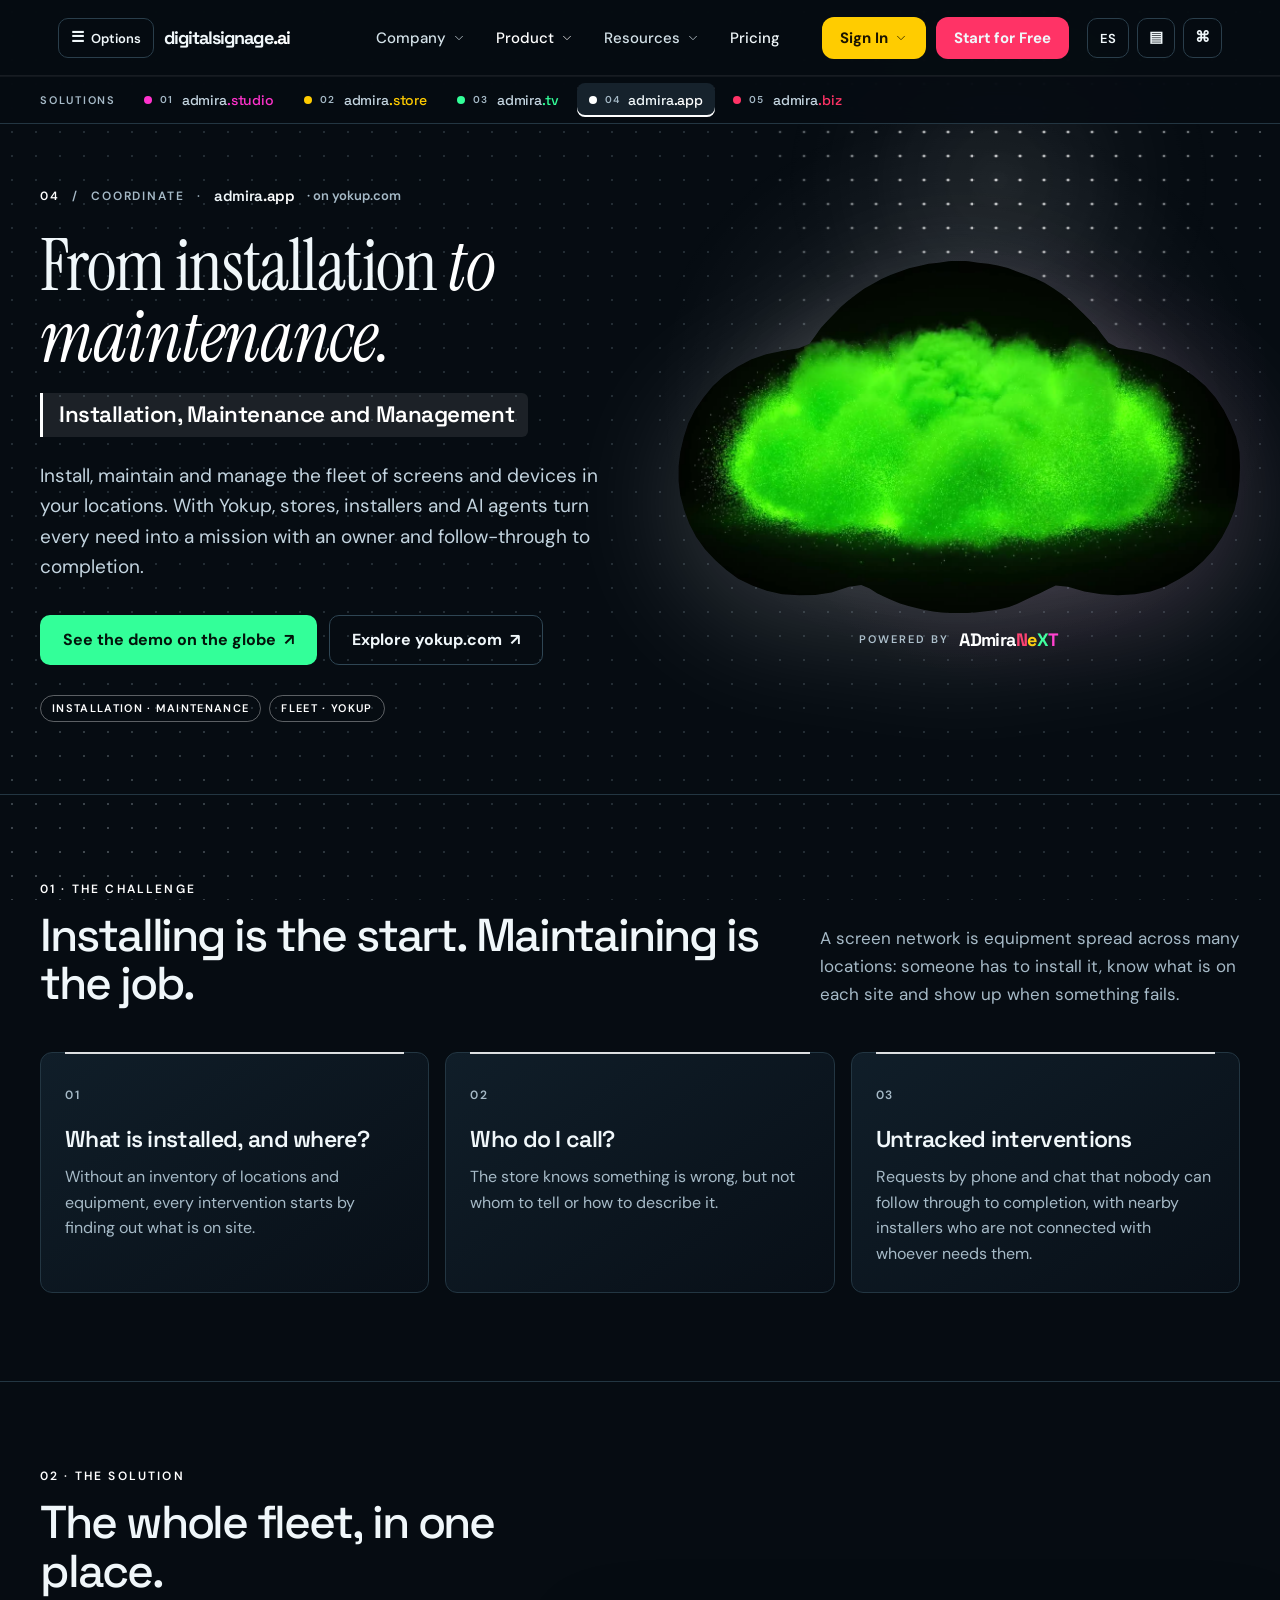
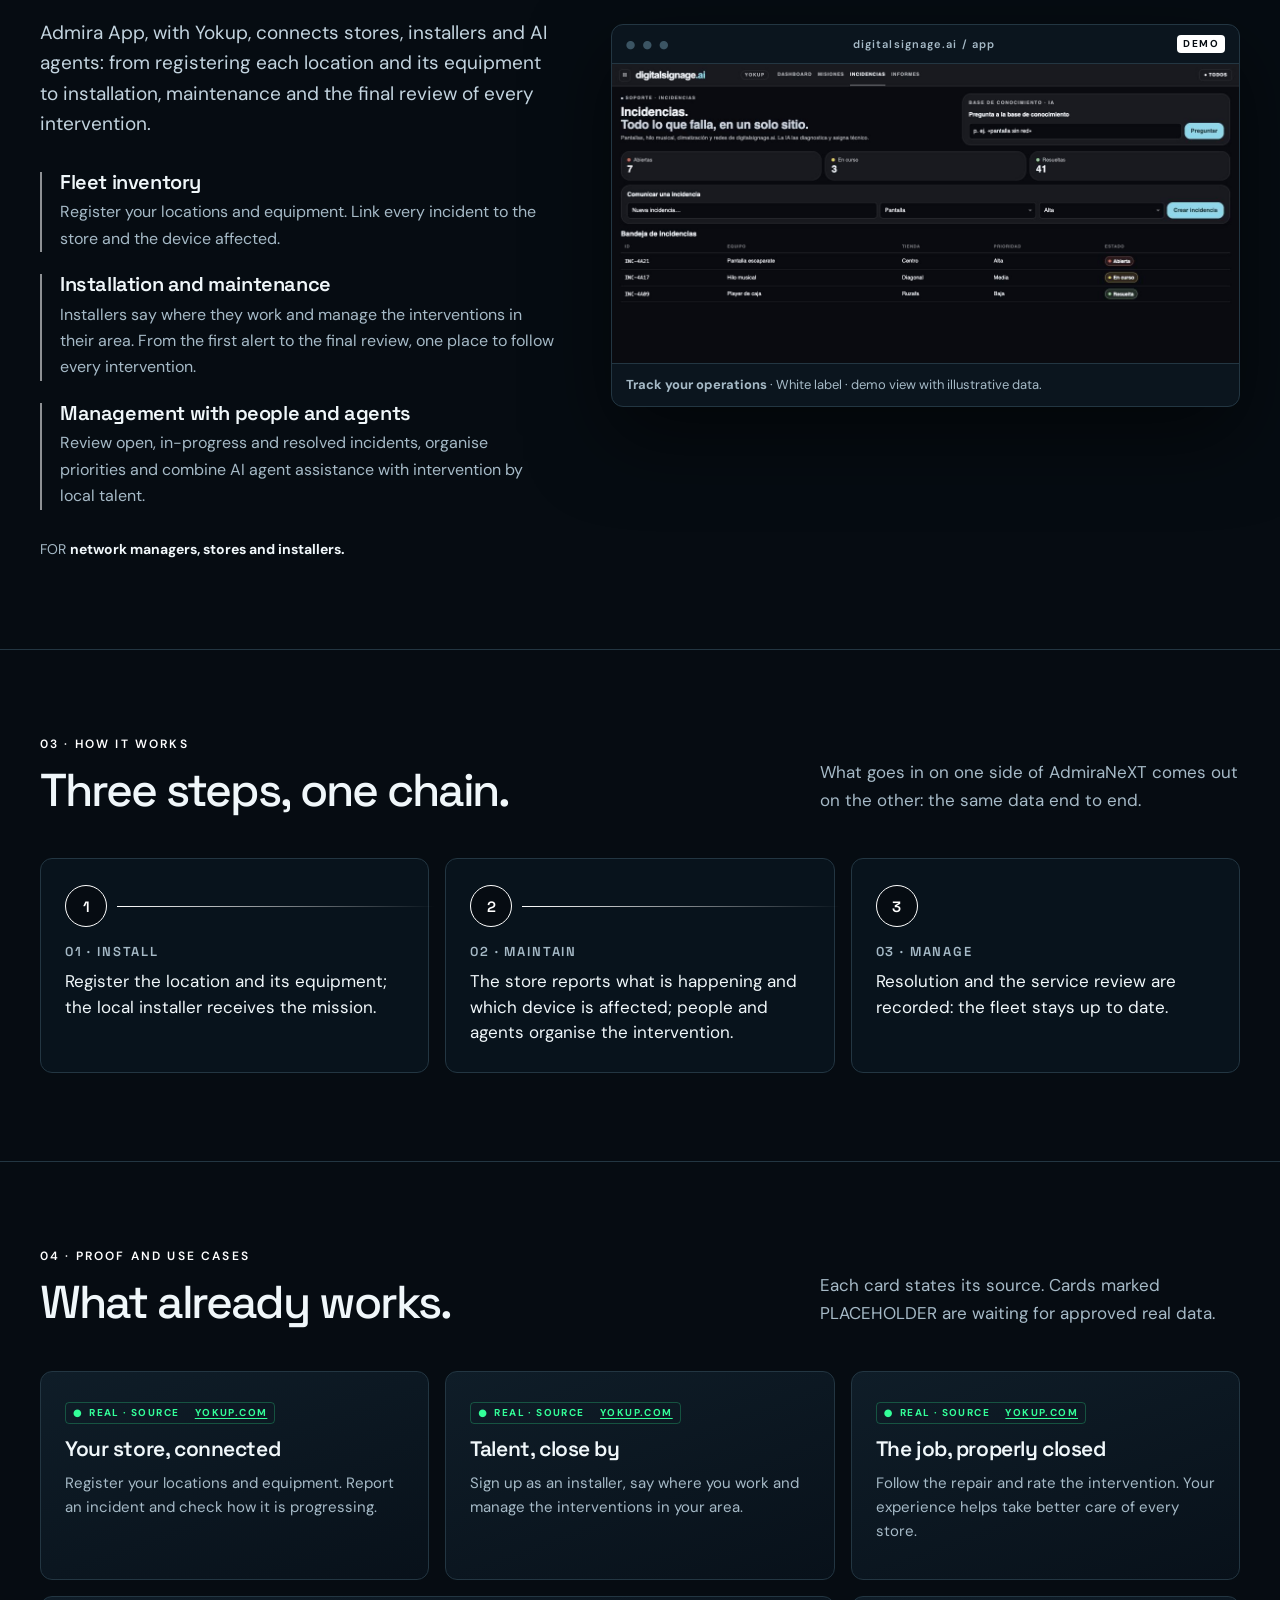
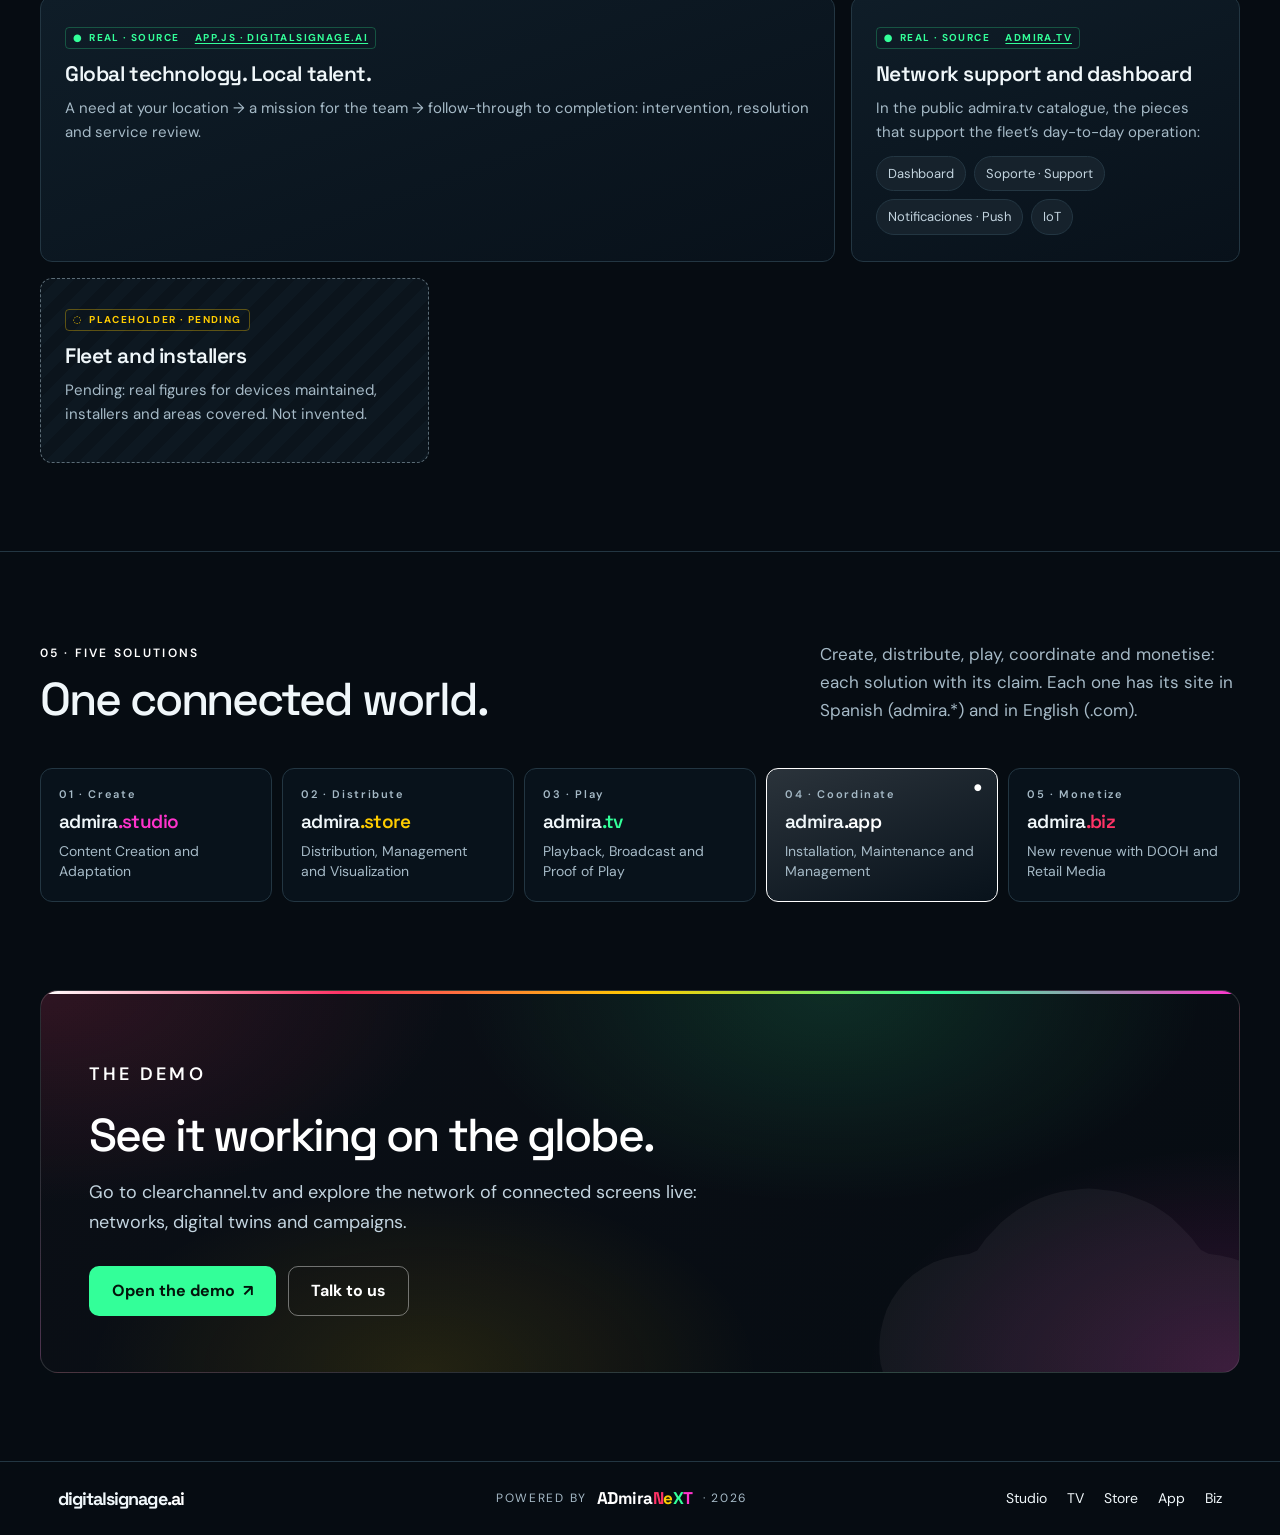
==== commit 4b6edc68: "Landings metaestilo: claims oficiales de Carlos (4-oct) en el héroe (bajo el título) y en la cadena " ====
--- a/app/index.html
+++ b/app/index.html
@@ -1 +1,15 @@
-<!doctype html><html lang="en"><head><meta charset="utf-8"><meta name="theme-color" content="#26deec"><meta property="og:site_name" content="digitalsignage.ai"><meta name="viewport" content="width=device-width,initial-scale=1"><title>Admira App — Mantenimiento, incidencias e inventario</title><meta name="description" content="Coordina mantenimiento, incidencias, inventario e instaladores con personas y agentes IA."><link rel="icon" type="image/svg+xml" href="data:image/svg+xml,%3Csvg xmlns='http://www.w3.org/2000/svg' viewBox='0 0 32 32'%3E%3Crect width='32' height='32' rx='8' fill='%23060d13'/%3E%3Cpath d='M8 24V8h4l8 10V8h4v16h-4L12 14v10z' fill='%2324def0'/%3E%3C/svg%3E"><link rel="stylesheet" href="/assets/style.css?v=20261004-1"><link rel="stylesheet" href="/assets/menu.css?v=20261004-1"></head><body data-page="app"><a class="skip" href="#solutions">Saltar al contenido</a><header class="dsn" data-site-header><div class="dsn-bar"><a class="brand dsn-logo" href="/" aria-label="digitalsignage.ai — Inicio" data-home-logo><svg xmlns="http://www.w3.org/2000/svg" viewBox="0 0 300 38" role="img" aria-label="digitalsignage.ai" class="wordmark-logo" width="250" height="34"><text x="0" y="29" fill="#f0f7fa" font-family="Space Grotesk,Arial,sans-serif" font-size="30" font-weight="700" letter-spacing="-1.6">digitalsignage<tspan fill="#26deec">.ai</tspan></text></svg></a></div></header><main id="solutions"><div id="detail-content"></div><aside class="related"><span data-es="EXPLORA EL ECOSISTEMA" data-en="EXPLORE THE ECOSYSTEM">EXPLORA EL ECOSISTEMA</span><a href="/studio/">admira.studio</a><a href="https://admira.tv/">admira.tv</a><a href="/store/">admira.store</a><a href="/biz/">admira.biz</a></aside></main><footer><a class="brand" href="/" aria-label="digitalsignage.ai — Inicio" data-home-logo><svg xmlns="http://www.w3.org/2000/svg" viewBox="0 0 300 38" role="img" aria-label="digitalsignage.ai" class="wordmark-logo" width="250" height="34"><text x="0" y="29" fill="#f0f7fa" font-family="Space Grotesk,Arial,sans-serif" font-size="30" font-weight="700" letter-spacing="-1.6">digitalsignage<tspan fill="#26deec">.ai</tspan></text></svg></a><p>AdmiraNeXT · 2026</p><div><a href="https://admira.studio">Studio</a><a href="https://admira.tv">TV</a><a href="https://admira.store">Store</a><a href="https://admira.app">App</a><a href="https://admira.biz">Biz</a></div></footer><script src="/assets/app.js?v=20261004-1"></script><script src="/assets/detail.js?v=20261004-1"></script><script defer src="https://www.admiranext.com/assets/live-presence.js?v=2"></script></body></html>
+<!doctype html><html lang="en"><head><meta charset="utf-8"><meta name="theme-color" content="#060c12"><meta property="og:site_name" content="digitalsignage.ai"><meta name="viewport" content="width=device-width,initial-scale=1"><meta name="admiranext-version" content="v.04.10.2026.meta-claims-preview"><title>Admira App · Yokup — Installation, maintenance and management</title><meta name="description" content="Instala, mantén y gestiona la flota de pantallas y equipos de tus espacios: comercios, instaladores y agentes IA coordinados en cada intervención."><link rel="icon" type="image/svg+xml" href="data:image/svg+xml,%3Csvg xmlns='http://www.w3.org/2000/svg' viewBox='0 0 32 32'%3E%3Crect width='32' height='32' rx='8' fill='%23060d13'/%3E%3Cpath d='M8 24V8h4l8 10V8h4v16h-4L12 14v10z' fill='%23FFFFFF'/%3E%3C/svg%3E"><link rel="preconnect" href="https://fonts.gstatic.com" crossorigin><link rel="stylesheet" href="https://fonts.googleapis.com/css2?family=Instrument+Serif:ital@0;1&amp;display=swap"><link rel="stylesheet" href="/assets/style.css?v=20261003-11"><link rel="stylesheet" href="/assets/menu.css?v=20261003-11"><link rel="stylesheet" href="/assets/meta/meta.css?v=20261004-claims1"></head><body class="mx" data-page="meta-app" data-sol="app" data-title-es="Admira App · Yokup — Instalaciones, mantenimiento y gestión" data-title-en="Admira App · Yokup — Installation, maintenance and management"><a class="skip" href="#top" data-es="Saltar al contenido" data-en="Skip to content">Skip to content</a><header class="dsn" data-site-header><div class="dsn-bar"><a class="brand dsn-logo" href="/" aria-label="digitalsignage.ai — Inicio" data-home-logo><svg xmlns="http://www.w3.org/2000/svg" viewBox="0 0 300 38" role="img" aria-label="digitalsignage.ai" class="wordmark-logo" width="250" height="34"><text x="0" y="29" fill="#f0f7fa" font-family="Space Grotesk,Arial,sans-serif" font-size="30" font-weight="700" letter-spacing="-1.6">digitalsignage<tspan fill="#26deec">.ai</tspan></text></svg></a></div></header><nav class="mx-strip" data-aria-es="Soluciones AdmiraNeXT" data-aria-en="AdmiraNeXT solutions" aria-label="AdmiraNeXT solutions"><div class="mx-wrap"><span class="mx-strip-lbl" data-es="Soluciones" data-en="Solutions">Solutions</span><a href="/studio/" style="--c:#FF33CC"><i></i><small>01</small><em>admira<b>.studio</b></em></a><a href="/store/" style="--c:#FFCC00"><i></i><small>02</small><em>admira<b>.store</b></em></a><a href="/tv/" style="--c:#33FF99"><i></i><small>03</small><em>admira<b>.tv</b></em></a><a href="/app/" style="--c:#FFFFFF" aria-current="page"><i></i><small>04</small><em>admira<b>.app</b></em></a><a href="/biz/" style="--c:#FF3366"><i></i><small>05</small><em>admira<b>.biz</b></em></a></div></nav>
+<main>
+<section class="mx-hero" id="top" aria-labelledby="mx-h1"><div class="mx-wrap mx-hero-grid"><div class="mx-hero-copy"><p class="mx-kicker"><span class="mx-num">04</span> / <span data-es="Coordinar" data-en="Coordinate">Coordinate</span> · <span class="mx-dom">admira<b>.app</b></span><span class="mx-mirror">· <span data-es="en admira.biz" data-en="on yokup.com">on yokup.com</span></span></p><h1 class="mx-h1" id="mx-h1" data-es="De la instalación &lt;em&gt;al mantenimiento.&lt;/em&gt;" data-en="From installation &lt;em&gt;to maintenance.&lt;/em&gt;">From installation <em>to maintenance.</em></h1><p class="mx-claim" data-es="Instalaciones, Mantenimiento y Gestión" data-en="Installation, Maintenance and Management">Installation, Maintenance and Management</p><p class="mx-lead" data-es="Instala, mantén y gestiona la flota de pantallas y equipos de tus espacios. Con Yokup, comercios, instaladores y agentes IA convierten cada necesidad en una misión con responsable y seguimiento hasta su cierre." data-en="Install, maintain and manage the fleet of screens and devices in your locations. With Yokup, stores, installers and AI agents turn every need into a mission with an owner and follow-through to completion.">Install, maintain and manage the fleet of screens and devices in your locations. With Yokup, stores, installers and AI agents turn every need into a mission with an owner and follow-through to completion.</p><div class="mx-ctas"><a class="mx-btn mx-btn--demo" href="https://clearchannel.tv/" data-href-es="https://www.admira.app/" data-href-en="https://clearchannel.tv/"><span data-es="Ver la demo en el globo" data-en="See the demo on the globe">See the demo on the globe</span> ↗</a><a class="mx-btn mx-btn--ghost" href="https://yokup.com/" data-href-es="https://www.admira.biz/" data-href-en="https://yokup.com/" rel="noopener"><span data-es="Explora admira.biz" data-en="Explore yokup.com">Explore yokup.com</span> ↗</a></div><div class="mx-tags"><span class="mx-tag" data-es="INSTALACIÓN · MANTENIMIENTO" data-en="INSTALLATION · MAINTENANCE">INSTALLATION · MAINTENANCE</span><span class="mx-tag" data-es="FLOTA · YOKUP" data-en="FLEET · YOKUP">FLEET · YOKUP</span></div></div>
+<div class="mx-hero-visual"><div class="mx-cloud-glow"><div class="mx-cloud"><video data-mx-video muted autoplay loop playsinline preload="metadata" poster="/assets/intro/admiranext-v6-poster.jpg?v=20261004" aria-hidden="true"><source src="/assets/intro/admiranext-v6.mp4?v=20261004" type="video/mp4"></video></div></div><p class="mx-powered">POWERED BY <span class="mx-wm" role="img" aria-label="ADmiraNeXT"><span class="yk-wm-admira">ADmira</span><span class="yk-wm-n">N</span><span class="yk-wm-e">e</span><span class="yk-wm-x">X</span><span class="yk-wm-t">T</span></span></p></div></div></section>
+<section class="mx-sec" id="reto"><div class="mx-wrap"><div class="mx-sec-head"><div><p class="mx-eyebrow" data-es="01 · El reto" data-en="01 · The challenge">01 · The challenge</p><h2 class="mx-h2" data-es="Instalar es el principio. Mantener es el trabajo." data-en="Installing is the start. Maintaining is the job.">Installing is the start. Maintaining is the job.</h2></div><p data-es="Una red de pantallas son equipos repartidos por muchos espacios: alguien tiene que instalarlos, saber qué hay en cada local y llegar cuando algo falla." data-en="A screen network is equipment spread across many locations: someone has to install it, know what is on each site and show up when something fails.">A screen network is equipment spread across many locations: someone has to install it, know what is on each site and show up when something fails.</p></div><div class="mx-cards"><article class="mx-card"><span class="mx-idx">01</span><h3 data-es="¿Qué hay instalado, y dónde?" data-en="What is installed, and where?">What is installed, and where?</h3><p data-es="Sin un inventario de establecimientos y equipos, cada intervención empieza por averiguar qué hay en el local." data-en="Without an inventory of locations and equipment, every intervention starts by finding out what is on site.">Without an inventory of locations and equipment, every intervention starts by finding out what is on site.</p></article><article class="mx-card"><span class="mx-idx">02</span><h3 data-es="¿A quién llamo?" data-en="Who do I call?">Who do I call?</h3><p data-es="El comercio sabe que algo falla, pero no a quién avisar ni cómo describirlo." data-en="The store knows something is wrong, but not whom to tell or how to describe it.">The store knows something is wrong, but not whom to tell or how to describe it.</p></article><article class="mx-card"><span class="mx-idx">03</span><h3 data-es="Intervenciones sin seguimiento" data-en="Untracked interventions">Untracked interventions</h3><p data-es="Avisos por teléfono y mensajería que nadie puede seguir hasta el cierre, con instaladores cercanos que no están conectados con quien los necesita." data-en="Requests by phone and chat that nobody can follow through to completion, with nearby installers who are not connected with whoever needs them.">Requests by phone and chat that nobody can follow through to completion, with nearby installers who are not connected with whoever needs them.</p></article></div></div></section>
+<section class="mx-sec" id="solucion"><div class="mx-wrap mx-solution"><div><p class="mx-eyebrow" data-es="02 · La solución" data-en="02 · The solution">02 · The solution</p><h2 class="mx-h2" data-es="Toda la flota, en un solo sitio." data-en="The whole fleet, in one place.">The whole fleet, in one place.</h2><p class="mx-lead" style="margin-top:22px" data-es="Admira App, con Yokup, conecta comercios, instaladores y agentes IA: del alta de cada establecimiento y sus equipos a la instalación, el mantenimiento y la valoración final de cada intervención." data-en="Admira App, with Yokup, connects stores, installers and AI agents: from registering each location and its equipment to installation, maintenance and the final review of every intervention.">Admira App, with Yokup, connects stores, installers and AI agents: from registering each location and its equipment to installation, maintenance and the final review of every intervention.</p><ul class="mx-feats"><li class="mx-feat"><h3 data-es="Inventario de la flota" data-en="Fleet inventory">Fleet inventory</h3><p data-es="Da de alta tus establecimientos y equipos. Relaciona cada incidencia con el comercio y el equipo afectado." data-en="Register your locations and equipment. Link every incident to the store and the device affected.">Register your locations and equipment. Link every incident to the store and the device affected.</p></li><li class="mx-feat"><h3 data-es="Instalación y mantenimiento" data-en="Installation and maintenance">Installation and maintenance</h3><p data-es="Los instaladores indican dónde trabajan y gestionan las intervenciones de su zona. Del primer aviso a la valoración final, un lugar para seguir cada intervención." data-en="Installers say where they work and manage the interventions in their area. From the first alert to the final review, one place to follow every intervention.">Installers say where they work and manage the interventions in their area. From the first alert to the final review, one place to follow every intervention.</p></li><li class="mx-feat"><h3 data-es="Gestión con personas y agentes" data-en="Management with people and agents">Management with people and agents</h3><p data-es="Consulta incidencias abiertas, en curso y resueltas, organiza prioridades y combina la ayuda de agentes IA con la intervención del talento local." data-en="Review open, in-progress and resolved incidents, organise priorities and combine AI agent assistance with intervention by local talent.">Review open, in-progress and resolved incidents, organise priorities and combine AI agent assistance with intervention by local talent.</p></li></ul><p class="mx-for"><span data-es="PARA" data-en="FOR">FOR</span> <b><span data-es="responsables de red, comercios e instaladores." data-en="network managers, stores and installers.">network managers, stores and installers.</span></b></p></div>
+<figure class="mx-shot"><div class="mx-shot-bar"><span class="dots" aria-hidden="true">● ● ●</span><span>digitalsignage.ai / app</span><span class="mx-badge">DEMO</span></div><button type="button" data-mx-zoom data-aria-es="Ampliar captura" data-aria-en="Enlarge screenshot" aria-label="Enlarge screenshot"><img src="/assets/screens/biz.jpg" width="1280" height="610" loading="lazy" alt="admira.app · Track your operations"></button><figcaption><strong data-es="El seguimiento de tu operación" data-en="Track your operations">Track your operations</strong> · <span data-es="Marca blanca · vista de demostración con datos ilustrativos." data-en="White label · demo view with illustrative data.">White label · demo view with illustrative data.</span></figcaption></figure></div></section>
+<section class="mx-sec" id="como"><div class="mx-wrap"><div class="mx-sec-head"><div><p class="mx-eyebrow" data-es="03 · Cómo funciona" data-en="03 · How it works">03 · How it works</p><h2 class="mx-h2" data-es="Tres pasos, una sola cadena." data-en="Three steps, one chain.">Three steps, one chain.</h2></div><p data-es="Lo que entra por un lado de AdmiraNeXT sale por el otro: el mismo dato de punta a punta." data-en="What goes in on one side of AdmiraNeXT comes out on the other: the same data end to end.">What goes in on one side of AdmiraNeXT comes out on the other: the same data end to end.</p></div><ol class="mx-steps" style="list-style:none;margin:0;padding:0"><li class="mx-step"><span class="mx-dot">1</span><h3 data-es="01 · INSTALA" data-en="01 · INSTALL">01 · INSTALL</h3><p data-es="Da de alta el establecimiento y sus equipos; el instalador de la zona recibe la misión." data-en="Register the location and its equipment; the local installer receives the mission.">Register the location and its equipment; the local installer receives the mission.</p></li><li class="mx-step"><span class="mx-dot">2</span><h3 data-es="02 · MANTÉN" data-en="02 · MAINTAIN">02 · MAINTAIN</h3><p data-es="El comercio comunica qué ocurre y qué equipo está afectado; personas y agentes organizan la intervención." data-en="The store reports what is happening and which device is affected; people and agents organise the intervention.">The store reports what is happening and which device is affected; people and agents organise the intervention.</p></li><li class="mx-step"><span class="mx-dot">3</span><h3 data-es="03 · GESTIONA" data-en="03 · MANAGE">03 · MANAGE</h3><p data-es="Se registran la resolución y la valoración del servicio: la flota queda al día." data-en="Resolution and the service review are recorded: the fleet stays up to date.">Resolution and the service review are recorded: the fleet stays up to date.</p></li></ol></div></section>
+<section class="mx-sec" id="prueba"><div class="mx-wrap"><div class="mx-sec-head"><div><p class="mx-eyebrow" data-es="04 · Prueba y casos de uso" data-en="04 · Proof and use cases">04 · Proof and use cases</p><h2 class="mx-h2" data-es="Lo que ya funciona." data-en="What already works.">What already works.</h2></div><p data-es="Cada tarjeta indica su fuente. Las marcadas como PLACEHOLDER están pendientes de un dato real aprobado." data-en="Each card states its source. Cards marked PLACEHOLDER are waiting for approved real data.">Each card states its source. Cards marked PLACEHOLDER are waiting for approved real data.</p></div><div class="mx-proof"><article class="mx-proof-card"><span class="mx-src"><span data-es="Real · fuente" data-en="Real · source">Real · source</span>&nbsp;<a href="https://yokup.com/" target="_blank" rel="noopener">yokup.com</a></span><h3 data-es="Tu comercio, conectado" data-en="Your store, connected">Your store, connected</h3><p data-es="Da de alta tus establecimientos y equipos. Comunica una incidencia y consulta cómo avanza." data-en="Register your locations and equipment. Report an incident and check how it is progressing.">Register your locations and equipment. Report an incident and check how it is progressing.</p></article><article class="mx-proof-card"><span class="mx-src"><span data-es="Real · fuente" data-en="Real · source">Real · source</span>&nbsp;<a href="https://yokup.com/" target="_blank" rel="noopener">yokup.com</a></span><h3 data-es="El talento, cerca" data-en="Talent, close by">Talent, close by</h3><p data-es="Regístrate como instalador, indica dónde trabajas y gestiona las intervenciones de tu zona." data-en="Sign up as an installer, say where you work and manage the interventions in your area.">Sign up as an installer, say where you work and manage the interventions in your area.</p></article><article class="mx-proof-card"><span class="mx-src"><span data-es="Real · fuente" data-en="Real · source">Real · source</span>&nbsp;<a href="https://yokup.com/" target="_blank" rel="noopener">yokup.com</a></span><h3 data-es="El trabajo, bien cerrado" data-en="The job, properly closed">The job, properly closed</h3><p data-es="Sigue la reparación y valora la intervención. Tu experiencia ayuda a cuidar mejor de cada comercio." data-en="Follow the repair and rate the intervention. Your experience helps take better care of every store.">Follow the repair and rate the intervention. Your experience helps take better care of every store.</p></article><article class="mx-proof-card wide"><span class="mx-src"><span data-es="Real · fuente" data-en="Real · source">Real · source</span>&nbsp;<a href="/">app.js · digitalsignage.ai</a></span><h3 data-es="Tecnología global. Talento local." data-en="Global technology. Local talent.">Global technology. Local talent.</h3><p data-es="Una necesidad en el espacio → una misión para el equipo → seguimiento hasta el cierre: intervención, resolución y valoración del servicio." data-en="A need at your location → a mission for the team → follow-through to completion: intervention, resolution and service review.">A need at your location → a mission for the team → follow-through to completion: intervention, resolution and service review.</p></article><article class="mx-proof-card"><span class="mx-src"><span data-es="Real · fuente" data-en="Real · source">Real · source</span>&nbsp;<a href="https://admira.tv/" target="_blank" rel="noopener">admira.tv</a></span><h3 data-es="Soporte y dashboard de la red" data-en="Network support and dashboard">Network support and dashboard</h3><p data-es="En el catálogo público de admira.tv, las piezas que sostienen la operación diaria de la flota:" data-en="In the public admira.tv catalogue, the pieces that support the fleet’s day-to-day operation:">In the public admira.tv catalogue, the pieces that support the fleet’s day-to-day operation:</p><div class="mx-chips"><span class="mx-chip">Dashboard</span><span class="mx-chip">Soporte · Support</span><span class="mx-chip">Notificaciones · Push</span><span class="mx-chip">IoT</span></div></article><article class="mx-proof-card mx-placeholder"><span class="mx-src" data-es="PLACEHOLDER · pendiente" data-en="PLACEHOLDER · pending">PLACEHOLDER · pending</span><h3 data-es="Flota e instaladores" data-en="Fleet and installers">Fleet and installers</h3><p data-es="Pendiente: cifras reales de equipos mantenidos, instaladores y zonas cubiertas. No se inventan." data-en="Pending: real figures for devices maintained, installers and areas covered. Not invented.">Pending: real figures for devices maintained, installers and areas covered. Not invented.</p></article></div></div></section>
+<section class="mx-sec" id="cadena"><div class="mx-wrap"><div class="mx-sec-head"><div><p class="mx-eyebrow" data-es="05 · Cinco soluciones" data-en="05 · Five solutions">05 · Five solutions</p><h2 class="mx-h2" data-es="Un mundo conectado." data-en="One connected world.">One connected world.</h2></div><p data-es="Crear, distribuir, reproducir, coordinar y monetizar: cada solución con su claim. Cada una tiene su web en español (admira.*) y en inglés (.com)." data-en="Create, distribute, play, coordinate and monetise: each solution with its claim. Each one has its site in Spanish (admira.*) and in English (.com).">Create, distribute, play, coordinate and monetise: each solution with its claim. Each one has its site in Spanish (admira.*) and in English (.com).</p></div><nav class="mx-chain" aria-label="AdmiraNeXT"><a class="mx-link" href="/studio/" style="--c:#FF33CC"><small>01 · <span data-es="Crear" data-en="Create">Create</span></small><strong>admira<b>.studio</b></strong><span data-es="Creación y Adaptación de Contenidos" data-en="Content Creation and Adaptation">Content Creation and Adaptation</span></a><a class="mx-link" href="/store/" style="--c:#FFCC00"><small>02 · <span data-es="Distribuir" data-en="Distribute">Distribute</span></small><strong>admira<b>.store</b></strong><span data-es="Distribución, Gestión y Visualización" data-en="Distribution, Management and Visualization">Distribution, Management and Visualization</span></a><a class="mx-link" href="/tv/" style="--c:#33FF99"><small>03 · <span data-es="Reproducir" data-en="Play">Play</span></small><strong>admira<b>.tv</b></strong><span data-es="Reproducción, Emisión y Proof of Play" data-en="Playback, Broadcast and Proof of Play">Playback, Broadcast and Proof of Play</span></a><a class="mx-link" href="/app/" style="--c:#FFFFFF" aria-current="page" data-here="●"><small>04 · <span data-es="Coordinar" data-en="Coordinate">Coordinate</span></small><strong>admira<b>.app</b></strong><span data-es="Instalaciones, Mantenimiento y Gestión" data-en="Installation, Maintenance and Management">Installation, Maintenance and Management</span></a><a class="mx-link" href="/biz/" style="--c:#FF3366"><small>05 · <span data-es="Monetizar" data-en="Monetize">Monetize</span></small><strong>admira<b>.biz</b></strong><span data-es="Nuevos ingresos con DooH y Retail Media" data-en="New revenue with DOOH and Retail Media">New revenue with DOOH and Retail Media</span></a></nav></div></section>
+<section id="demo" aria-labelledby="mx-cta-h"><div class="mx-wrap"><div class="mx-cta"><p class="mx-eyebrow" data-es="La demo" data-en="The demo">The demo</p><h2 class="mx-h2" id="mx-cta-h" data-es="Míralo funcionando en el globo." data-en="See it working on the globe.">See it working on the globe.</h2><p data-es="Entra en admira.app y recorre en directo la red de pantallas conectadas: circuitos, gemelos digitales y campañas." data-en="Go to clearchannel.tv and explore the network of connected screens live: networks, digital twins and campaigns.">Go to clearchannel.tv and explore the network of connected screens live: networks, digital twins and campaigns.</p><div class="mx-ctas"><a class="mx-btn mx-btn--demo" href="https://clearchannel.tv/" data-href-es="https://www.admira.app/" data-href-en="https://clearchannel.tv/"><span data-es="Abrir la demo" data-en="Open the demo">Open the demo</span> ↗</a><a class="mx-btn mx-btn--ghost" href="mailto:info@admira.com"><span data-es="Hablar con nosotros" data-en="Talk to us">Talk to us</span></a></div></div></div></section>
+</main>
+<dialog class="mx-shot-dialog"><img src="/assets/screens/biz.jpg" alt="admira.app" loading="lazy"><p><span>admira.app · <span data-es="Marca blanca · vista de demostración con datos ilustrativos." data-en="White label · demo view with illustrative data.">White label · demo view with illustrative data.</span></span><button type="button" data-mx-x aria-label="Cerrar">×</button></p></dialog>
+<svg class="mx-defs" width="0" height="0" aria-hidden="true" focusable="false"><clipPath id="mx-cloud-clip" clipPathUnits="objectBoundingBox"><path d="M.999 .543L1.000 .585L.999 .626L.996 .668L.990 .709L.980 .748L.968 .785L.953 .820L.935 .852L.915 .880L.892 .904L.868 .924L.841 .939L.813 .947L.783 .950L.753 .947L.723 .939L.694 .926L.672 .922L.658 .933L.644 .944L.630 .954L.617 .964L.603 .975L.589 .983L.574 .989L.559 .993L.544 .996L.529 .999L.514 1.000L.499 1.000L.484 1.000L.469 .999L.454 .996L.439 .992L.424 .986L.410 .980L.395 .973L.381 .964L.367 .954L.354 .944L.341 .931L.326 .921L.304 .926L.273 .942L.244 .949L.215 .950L.185 .947L.158 .937L.132 .922L.107 .903L.086 .878L.066 .850L.048 .819L.032 .784L.020 .747L.011 .708L.004 .667L.001 .626L.001 .584L.004 .543L.010 .502L.018 .462L.030 .424L.045 .389L.062 .356L.082 .327L.105 .302L.130 .281L.157 .266L.187 .256L.215 .249L.234 .236L.244 .214L.254 .191L.266 .171L.278 .151L.290 .131L.303 .113L.317 .096L.331 .080L.347 .066L.362 .052L.378 .041L.395 .031L.411 .022L.429 .015L.446 .009L.464 .006L.481 .002L.499 .000L.517 .002L.534 .006L.552 .009L.569 .014L.587 .021L.603 .031L.620 .041L.636 .051L.652 .063L.667 .078L.682 .094L.696 .111L.708 .130L.721 .150L.733 .169L.745 .189L.755 .211L.766 .233L.784 .248L.812 .255L.841 .265L.869 .281L.894 .301L.917 .327L.938 .355L.956 .388L.971 .424L.983 .462L.993 .501Z"/></clipPath></svg>
+<footer><a class="brand" href="/" aria-label="digitalsignage.ai — Inicio" data-home-logo><svg xmlns="http://www.w3.org/2000/svg" viewBox="0 0 300 38" role="img" aria-label="digitalsignage.ai" class="wordmark-logo" width="250" height="34"><text x="0" y="29" fill="#f0f7fa" font-family="Space Grotesk,Arial,sans-serif" font-size="30" font-weight="700" letter-spacing="-1.6">digitalsignage<tspan fill="#26deec">.ai</tspan></text></svg></a><p class="mx-foot-wm">POWERED BY <span class="mx-wm" role="img" aria-label="ADmiraNeXT"><span class="yk-wm-admira">ADmira</span><span class="yk-wm-n">N</span><span class="yk-wm-e">e</span><span class="yk-wm-x">X</span><span class="yk-wm-t">T</span></span> · 2026</p><div><a href="https://admira.studio">Studio</a><a href="https://admira.tv">TV</a><a href="https://admira.store">Store</a><a href="https://admira.app">App</a><a href="https://admira.biz">Biz</a></div></footer><script src="/assets/app.js?v=20261003-11"></script><script src="/assets/meta/meta.js?v=20261004-claims1"></script><script defer src="https://www.admiranext.com/assets/live-presence.js?v=2"></script></body></html>
--- a/assets/meta/meta.css
+++ b/assets/meta/meta.css
@@ -0,0 +1,224 @@
+/* ═══ Metaestilo de las landings de AdmiraNeXT en digitalsignage.ai ══════════════════════════════
+   Una sola hoja para las cinco soluciones (/studio/ /store/ /tv/ /app/ /biz/). Se carga DESPUÉS de
+   style.css y menu.css (la barra del sitio no se toca). Cada landing sólo cambia su acento con
+   <body data-sol="…">. Especificación: /workspace/landings-metaestilo/metaestilo.md
+   Armazón cuadrático (☰ Opciones · ▤ Avanzado · ⌘ Experto): /assets/meta/meta.js           */
+
+:root{
+  /* superficie (los mismos tokens de la portada y de la barra) */
+  --mx-bg:#060c12;--mx-panel:#0b151e;--mx-raise:#101e29;--mx-chip:#16222c;--mx-line:#233642;--mx-line2:#2f4654;
+  --mx-ink:#f0f7fa;--mx-soft:#c3d4df;--mx-muted:#a6bac7;
+  /* paleta ÚNICA: los colores del logotipo ADmiraNeXT (Carlos, 3-oct-2026). Nada de cian ni verde oliva. */
+  --mx-w:#FFFFFF;--mx-n:#FF3366;--mx-e:#FFCC00;--mx-x:#33FF99;--mx-t:#FF33CC;
+  --mx-neon:linear-gradient(90deg,#FFFFFF,#FF3366,#FFCC00,#33FF99,#FF33CC);
+  /* botón de demo: verde X del logotipo, tinta oscura (contraste 14:1); al pasar, blanco */
+  --mx-demo:#33FF99;--mx-demo-hi:#FFFFFF;--mx-demo-ink:#03140b;
+  /* tipografía */
+  --mx-display:'Instrument Serif',Georgia,'Times New Roman',serif;
+  --mx-head:'Space Grotesk',system-ui,sans-serif;
+  --mx-body:'DM Sans',system-ui,-apple-system,'Segoe UI',sans-serif;
+  --mx-mono:ui-monospace,SFMono-Regular,Menlo,Consolas,monospace;
+  /* forma */
+  --mx-r-sm:6px;--mx-r:12px;--mx-r-lg:18px;--mx-cw:1200px;--mx-gut:16px;
+  --mx-bar:var(--dsn-h,76px);--mx-strip:48px;
+  /* acento por defecto (cada landing lo cambia) */
+  --acc:#33FF99;--acc-ink:#03140b;--acc-soft:#33ff9922;
+}
+body[data-sol=studio]{--acc:#FF33CC;--acc-ink:#1d0218;--acc-soft:#ff33cc22}
+body[data-sol=store] {--acc:#FFCC00;--acc-ink:#1a1400;--acc-soft:#ffcc0022}
+body[data-sol=tv]    {--acc:#33FF99;--acc-ink:#021a0e;--acc-soft:#33ff9922}
+body[data-sol=app]   {--acc:#FFFFFF;--acc-ink:#060c12;--acc-soft:#ffffff1a}
+body[data-sol=biz]   {--acc:#FF3366;--acc-ink:#1d020a;--acc-soft:#ff336622}
+
+/* ── logotipo oficial ADmiraNeXT (admira-next-web/assets/admira-frame.md §Logotipo) ── */
+.mx-wm{display:inline-flex;align-items:baseline;font:800 1em/1 var(--mx-head);letter-spacing:-.03em;white-space:nowrap}
+.yk-wm-admira{color:#fff}.yk-wm-n{color:#FF3366}.yk-wm-e{color:#FFCC00}.yk-wm-x{color:#33FF99}.yk-wm-t{color:#FF33CC}
+
+/* ── base de landing ── */
+body.mx{font-family:var(--mx-body);overflow-x:hidden}
+.mx-wrap{width:min(var(--mx-cw),calc(100% - 2 * var(--mx-gut)));margin:0 auto}
+.mx main{display:block}
+.mx a:focus-visible,.mx button:focus-visible,.mx [tabindex]:focus-visible{outline:3px solid var(--acc);outline-offset:3px}
+html{scroll-padding-top:calc(var(--mx-bar) + var(--mx-strip) + 16px)}
+
+/* ── tira horizontal de soluciones (menú superior de las landings) ── */
+.mx-strip{position:sticky;top:var(--mx-bar);z-index:55;height:var(--mx-strip);background:#060c12e6;backdrop-filter:blur(10px);-webkit-backdrop-filter:blur(10px);border-top:1px solid #ffffff0d;border-bottom:1px solid var(--mx-line)}
+.mx-strip .mx-wrap{height:100%;display:flex;align-items:center;gap:6px;overflow-x:auto;scrollbar-width:none}
+.mx-strip .mx-wrap::-webkit-scrollbar{display:none}
+.mx-strip-lbl{flex:none;font:600 11px/1 var(--mx-body);letter-spacing:.16em;color:var(--mx-muted);margin-right:10px;text-transform:uppercase}
+.mx-strip a{flex:none;display:flex;align-items:center;gap:8px;height:34px;padding:0 12px;border-radius:8px;color:var(--mx-soft);font:500 14px/1 var(--mx-head);letter-spacing:-.01em}
+.mx-strip a:hover{background:#ffffff0a;color:var(--mx-ink)}
+.mx-strip a i{width:8px;height:8px;border-radius:50%;background:var(--c)}
+.mx-strip a small{font:600 10px/1 var(--mx-body);letter-spacing:.14em;color:var(--mx-muted)}
+.mx-strip a em{font-style:normal}.mx-strip a b{font-weight:500;color:var(--c)}
+.mx-strip a[aria-current=page]{background:var(--mx-chip);color:var(--mx-ink);box-shadow:inset 0 -2px 0 var(--c)}
+
+/* ── héroe: titular + nube con el vídeo ── */
+.mx-hero{position:relative;padding:64px 0 72px;overflow:hidden}
+.mx-hero:before{content:'';position:absolute;inset:-20% -10% auto auto;width:70%;height:120%;background:radial-gradient(closest-side,var(--acc-soft),transparent 70%),radial-gradient(closest-side at 60% 60%,#ff33cc12,transparent 75%);pointer-events:none}
+.mx-hero-grid{position:relative;display:grid;grid-template-columns:1.05fr 1fr;gap:48px;align-items:center}
+.mx-kicker{display:flex;flex-wrap:wrap;align-items:center;gap:8px 12px;margin:0 0 26px;font:600 12px/1.2 var(--mx-body);letter-spacing:.16em;color:var(--mx-muted);text-transform:uppercase}
+.mx-kicker .mx-num{color:var(--acc)}
+.mx-dom{font:600 15px/1 var(--mx-head);letter-spacing:-.02em;text-transform:none;color:var(--mx-ink)}
+.mx-dom b{color:var(--acc);font-weight:600}
+.mx-mirror{text-transform:none;letter-spacing:0;font-size:13px;color:var(--mx-muted)}
+.mx-h1{font-family:var(--mx-display);font-weight:400;font-size:clamp(44px,5.6vw,84px);line-height:1;letter-spacing:-.02em;margin:0 0 26px;max-width:none}
+.mx-h1 em{font-style:italic;color:var(--acc)}
+.mx-claim{display:inline-block;margin:-6px 0 24px;padding:8px 14px 8px 16px;border-left:3px solid var(--acc);background:color-mix(in srgb,var(--acc) 9%,transparent);border-radius:0 var(--mx-r-sm) var(--mx-r-sm) 0;font:600 clamp(18px,1.75vw,25px)/1.25 var(--mx-head);letter-spacing:-.02em;color:#fff}
+.mx-lead{font-size:19px;line-height:1.6;color:var(--mx-soft);max-width:560px;margin:0 0 32px}
+.mx-ctas{display:flex;flex-wrap:wrap;gap:12px;margin-bottom:30px}
+.mx-btn{display:inline-flex;align-items:center;gap:8px;min-height:50px;padding:0 22px;border-radius:10px;font:700 16px/1 var(--mx-body);border:1px solid transparent;transition:transform .18s,background .18s,border-color .18s}
+.mx-btn:hover{transform:translateY(-2px)}
+.mx-btn--demo{background:var(--mx-demo);color:var(--mx-demo-ink)}
+.mx-btn--demo:hover{background:var(--mx-demo-hi)}
+.mx-btn--acc{background:var(--acc);color:var(--acc-ink)}
+.mx-btn--ghost{border-color:var(--mx-line2);color:var(--mx-ink);background:transparent}
+.mx-btn--ghost:hover{border-color:var(--acc);color:var(--acc)}
+.mx-tags{display:flex;flex-wrap:wrap;gap:8px}
+.mx-tag{font:600 11px/1 var(--mx-body);letter-spacing:.12em;color:var(--acc);border:1px solid color-mix(in srgb,var(--acc) 35%,transparent);border-radius:99px;padding:7px 11px}
+.mx-hero-visual{position:relative}
+.mx-cloud-glow{position:relative;aspect-ratio:1.595;filter:drop-shadow(0 30px 60px color-mix(in srgb,var(--acc) 18%,transparent))}
+.mx-cloud-glow:before{content:'';position:absolute;inset:8% 6%;border-radius:50%;background:radial-gradient(closest-side,color-mix(in srgb,var(--acc) 30%,transparent),transparent);filter:blur(40px);z-index:-1}
+.mx-cloud{position:absolute;inset:0;background:#0b151e;-webkit-clip-path:url(#mx-cloud-clip);clip-path:url(#mx-cloud-clip)}
+.mx-cloud video{display:block;width:100%;height:100%;object-fit:cover}
+.mx-powered{display:flex;justify-content:center;align-items:center;gap:10px;margin:18px 0 0;font:600 11px/1 var(--mx-body);letter-spacing:.18em;color:var(--mx-muted)}
+.mx-powered .mx-wm{font-size:18px;letter-spacing:-.03em}
+.mx-defs{position:absolute;width:0;height:0}
+
+/* ── secciones ── */
+.mx-sec{padding:88px 0;border-top:1px solid var(--mx-line)}
+.mx-sec-head{display:grid;grid-template-columns:1fr minmax(0,420px);gap:40px;align-items:end;margin-bottom:44px}
+.mx-eyebrow{margin:0 0 16px;font:600 12px/1 var(--mx-body);letter-spacing:.18em;color:var(--acc);text-transform:uppercase}
+.mx-h2{font-family:var(--mx-head);font-size:clamp(32px,3.6vw,52px);font-weight:500;line-height:1.06;letter-spacing:-.045em;margin:0}
+.mx-sec-head>p{margin:0;color:var(--mx-muted);font-size:17px}
+.mx-cards{display:grid;grid-template-columns:repeat(3,1fr);gap:16px}
+.mx-card{position:relative;padding:28px 24px 26px;background:linear-gradient(145deg,#101e29,#080f17);border:1px solid var(--mx-line);border-radius:var(--mx-r);min-height:220px}
+.mx-card:before{content:'';position:absolute;left:24px;right:24px;top:-1px;height:2px;background:var(--acc);opacity:.85}
+.mx-card .mx-idx{font:600 12px/1 var(--mx-body);letter-spacing:.15em;color:var(--mx-muted)}
+.mx-card h3{font-family:var(--mx-head);font-size:23px;font-weight:600;letter-spacing:-.03em;line-height:1.15;margin:18px 0 12px}
+.mx-card p{margin:0;color:var(--mx-muted);font-size:16px;line-height:1.6}
+.mx-solution{display:grid;grid-template-columns:.9fr 1.1fr;gap:56px;align-items:center}
+.mx-feats{display:grid;gap:22px;margin:0;padding:0;list-style:none}
+.mx-feat{padding-left:18px;border-left:2px solid color-mix(in srgb,var(--acc) 55%,transparent)}
+.mx-feat h3{font-family:var(--mx-head);font-size:20px;font-weight:600;letter-spacing:-.02em;margin:0 0 6px}
+.mx-feat p{margin:0;color:var(--mx-muted);font-size:16px}
+.mx-for{margin:28px 0 0;color:var(--mx-muted);font-size:14px}.mx-for b{color:var(--mx-ink)}
+.mx-shot{margin:0;border:1px solid var(--mx-line);border-radius:var(--mx-r);overflow:hidden;background:#0b151e;box-shadow:0 30px 80px #0008}
+.mx-shot-bar{display:flex;justify-content:space-between;align-items:center;gap:10px;padding:10px 14px;font:600 11px/1 var(--mx-body);letter-spacing:.1em;color:var(--mx-muted);border-bottom:1px solid var(--mx-line)}
+.mx-shot-bar .dots{letter-spacing:2px;color:#3b5463}
+.mx-badge{font:700 10px/1 var(--mx-body);letter-spacing:.14em;color:var(--acc-ink);background:var(--acc);border-radius:4px;padding:4px 6px}
+.mx-shot button{display:block;width:100%;padding:0;border:0;background:none;cursor:zoom-in}
+.mx-shot img{display:block;width:100%;height:auto}
+.mx-shot figcaption{padding:10px 14px;font-size:13px;color:var(--mx-muted);border-top:1px solid var(--mx-line)}
+.mx-steps{display:grid;grid-template-columns:repeat(3,1fr);gap:16px;counter-reset:s;position:relative}
+.mx-step{position:relative;padding:26px 24px;border:1px solid var(--mx-line);border-radius:var(--mx-r);background:#08131c}
+.mx-step .mx-dot{display:grid;place-items:center;width:42px;height:42px;border-radius:50%;border:1px solid var(--acc);color:var(--acc);font:600 15px/1 var(--mx-head);margin-bottom:18px;background:var(--mx-bg)}
+.mx-step:not(:last-child):after{content:'';position:absolute;top:47px;left:calc(24px + 42px + 10px);right:-8px;height:1px;background:linear-gradient(90deg,var(--acc),transparent)}
+.mx-step h3{font-family:var(--mx-head);font-size:13px;letter-spacing:.14em;font-weight:600;color:var(--mx-muted);margin:0 0 10px}
+.mx-step p{margin:0;font-size:17px;color:var(--mx-ink);line-height:1.5}
+.mx-proof{display:grid;grid-template-columns:repeat(3,1fr);gap:16px}
+.mx-proof-card{padding:26px 24px;border:1px solid var(--mx-line);border-radius:var(--mx-r);background:linear-gradient(160deg,#0f1d28,#08111a)}
+.mx-proof-card.wide{grid-column:span 2}
+.mx-proof-card h3{font-family:var(--mx-head);font-size:21px;font-weight:600;letter-spacing:-.02em;margin:14px 0 10px}
+.mx-proof-card p,.mx-proof-card li{color:var(--mx-muted);font-size:15px;line-height:1.6}
+.mx-proof-card p{margin:0 0 10px}
+.mx-proof-card ul{margin:8px 0 0;padding-left:18px}
+.mx-src{display:inline-flex;align-items:center;gap:6px;font:700 10px/1 var(--mx-body);letter-spacing:.14em;text-transform:uppercase;color:var(--mx-x);border:1px solid #33ff9940;border-radius:4px;padding:5px 7px}
+.mx-src:before{content:'●'}
+.mx-src a{color:inherit;text-decoration:underline;text-underline-offset:2px}
+.mx-placeholder{border-style:dashed;border-color:#5b6b75;background:repeating-linear-gradient(135deg,#0b141c,#0b141c 12px,#0d1821 12px,#0d1821 24px)}
+.mx-placeholder .mx-src{color:var(--mx-e);border-color:#ffcc0055}
+.mx-placeholder .mx-src:before{content:'◌'}
+.mx-chips{display:flex;flex-wrap:wrap;gap:8px;margin-top:12px}
+.mx-chip{font-size:13px;color:var(--mx-soft);background:var(--mx-chip);border:1px solid var(--mx-line);border-radius:99px;padding:6px 11px}
+.mx-chain{display:grid;grid-template-columns:repeat(5,1fr);gap:10px}
+.mx-link{position:relative;display:block;padding:20px 18px;border:1px solid var(--mx-line);border-radius:var(--mx-r);background:#08121b;transition:border-color .18s,transform .18s}
+.mx-link:hover{border-color:var(--c);transform:translateY(-3px)}
+.mx-link small{display:block;font:600 11px/1 var(--mx-body);letter-spacing:.15em;color:var(--mx-muted);margin-bottom:12px}
+.mx-link strong{display:block;font:600 19px/1.1 var(--mx-head);letter-spacing:-.03em}
+.mx-link strong b{color:var(--c);font-weight:600}
+.mx-link>span{display:block;margin-top:8px;font-size:14px;color:var(--mx-muted);line-height:1.45}
+.mx-link[aria-current=page]{border-color:var(--c);background:linear-gradient(160deg,color-mix(in srgb,var(--c) 14%,#08121b),#08121b)}
+.mx-link[aria-current=page]:after{content:attr(data-here);position:absolute;top:14px;right:14px;font:700 9px/1 var(--mx-body);letter-spacing:.14em;color:var(--c)}
+.mx-cta{position:relative;margin:0 0 88px;padding:56px 48px;border-radius:var(--mx-r-lg);overflow:hidden;border:1px solid #ffffff24;background:radial-gradient(55% 90% at 0% 0%,#ff336626,transparent 62%),radial-gradient(45% 80% at 32% 100%,#ffcc001c,transparent 62%),radial-gradient(50% 90% at 66% 0%,#33ff9922,transparent 62%),radial-gradient(50% 95% at 100% 100%,#ff33cc2e,transparent 62%),linear-gradient(135deg,#0b0f16,#060c12)}
+.mx-cta:before{content:'';position:absolute;left:0;right:0;top:0;height:3px;background:var(--mx-neon)}
+.mx-cta:after{content:'';position:absolute;right:-60px;bottom:-80px;width:420px;aspect-ratio:1.595;background:#ffffff0c;-webkit-clip-path:url(#mx-cloud-clip);clip-path:url(#mx-cloud-clip)}
+.mx-cta .mx-eyebrow{color:#fff}
+.mx-cta .mx-h2{max-width:720px;color:#fff}
+.mx-cta p{position:relative;z-index:1;max-width:620px;color:var(--mx-soft);font-size:18px;margin:18px 0 28px}
+.mx-cta .mx-ctas{position:relative;z-index:1;margin:0}
+.mx-cta .mx-btn--ghost{border-color:#ffffff66;color:#fff}
+.mx-cta .mx-btn--ghost:hover{border-color:#fff;color:#fff}
+.mx-foot-wm{display:flex;align-items:center;gap:10px;font-size:12px;color:var(--mx-muted);letter-spacing:.14em}
+.mx-foot-wm .mx-wm{font-size:17px;letter-spacing:-.03em}
+.mx-shot-dialog{max-width:min(1280px,94vw);padding:0;border:1px solid var(--mx-line);border-radius:var(--mx-r);background:#0b151e;color:var(--mx-ink)}
+.mx-shot-dialog::backdrop{background:#000c}
+.mx-shot-dialog img{display:block;width:100%;height:auto}
+.mx-shot-dialog p{margin:0;padding:10px 14px;font-size:13px;color:var(--mx-muted);display:flex;justify-content:space-between;gap:12px}
+.mx-shot-dialog button{background:none;border:1px solid var(--mx-line2);color:var(--mx-ink);border-radius:6px;cursor:pointer;padding:2px 10px}
+
+/* ── la barra y el pie del sitio, en la paleta ADmiraNeXT (sólo en las landings; menu.css y style.css no se tocan) ── */
+body.mx{--cyan:var(--acc)}
+body.mx .dsn{--dsn-cyan:var(--acc);--dsn-yellow:#FFCC00;--dsn-yellow-ink:#1a1400;--dsn-orange:#FF3366;--dsn-orange-ink:#1d020a}
+body.mx .wordmark-logo tspan{fill:var(--acc)}
+body.mx .dsn-mlink:hover .dsn-ico,body.mx .dsn-mlink.is-active .dsn-ico,body.mx .dsn-mlink:focus-visible .dsn-ico{border-color:color-mix(in srgb,var(--acc) 35%,transparent)}
+body.mx .dsn-dots-idle{background-image:radial-gradient(circle at 50% 50%,var(--acc) 0,var(--acc) 1px,transparent 1.6px)}
+body.mx .dsn-dots-halo{background-image:radial-gradient(circle at 50% 50%,var(--acc) 0,var(--acc) 1.2px,transparent 1.8px)}
+body.mx .dsn-dots-halo:before{background:radial-gradient(closest-side,color-mix(in srgb,var(--acc) 10%,transparent),transparent)}
+body.mx .skip{color:var(--acc-ink)}
+
+/* ── armazón cuadrático: botones en la barra del sitio ── */
+.mx-tog{flex:none;display:inline-flex;align-items:center;gap:7px;height:40px;padding:0 12px;border:1px solid #2a3e4b;border-radius:10px;background:transparent;color:var(--mx-ink);font:600 13px/1 var(--mx-body);cursor:pointer;white-space:nowrap}
+.mx-tog:hover,.mx-tog[aria-expanded=true]{border-color:var(--acc);color:var(--acc)}
+.mx-tog[aria-expanded=true]{background:var(--acc-soft)}
+.mx-tog .g{font:600 15px/1 var(--mx-mono)}
+.dsn-bar .mx-tog--left{margin-right:-8px}
+.dsn-bar .mx-tog--right{margin-left:-10px}
+@media (min-width:1260px) and (max-width:1599.98px){.mx .dsn-bar{gap:18px}.mx .dsn .wordmark-logo{width:180px}.mx-tog--right .l{display:none}.mx-tog--right{padding:0 11px}}
+@media (max-width:1259.98px){.mx-tog .l{display:none}.mx-tog{padding:0 10px}.dsn-bar .mx-tog--right{margin-left:-6px}}
+@media (max-width:899.98px){.dsn-bar .mx-tog--left{order:-1;margin-right:0;height:44px}.dsn-bar .mx-tog--right{order:4;margin-left:0;height:44px;width:40px;justify-content:center;padding:0}}
+@media (max-width:420px){.mx .dsn-bar{gap:6px}.dsn-bar .mx-tog--left{width:36px;padding:0;justify-content:center}.dsn-bar .mx-tog--right{width:32px}.mx .dsn .wordmark-logo{width:min(128px,34vw)}.mx .dsn-lang{min-width:36px;padding:0 6px}}
+
+/* ── paneles ☰ ▤ ⌘: superpuestos, independientes, redimensionables ── */
+.mx-rail{position:fixed;z-index:80;display:flex;flex-direction:column;background:#0b141cf7;color:var(--mx-ink);border:1px solid var(--mx-line);box-shadow:0 24px 70px #000a;font:14px/1.45 var(--mx-body);visibility:hidden;opacity:0;transition:transform .2s ease,opacity .2s ease,visibility 0s linear .2s;backdrop-filter:blur(12px);-webkit-backdrop-filter:blur(12px)}
+.mx-rail.is-open{visibility:visible;opacity:1;transform:none!important;transition:transform .2s ease,opacity .2s ease}
+.mx-rail--left{top:var(--mx-bar);bottom:0;left:0;width:var(--yk-w-left,320px);border-left:0;transform:translateX(-24px)}
+.mx-rail--right{top:var(--mx-bar);bottom:0;right:0;width:var(--yk-w-right,340px);border-right:0;transform:translateX(24px)}
+.mx-rail--bottom{left:0;right:0;bottom:0;height:var(--yk-h-bottom,260px);border-bottom:0;z-index:79;transform:translateY(24px)}
+.mx-rail-hd{flex:none;display:flex;align-items:center;justify-content:space-between;gap:10px;padding:14px 16px 12px;border-bottom:1px solid var(--mx-line);font:700 11px/1.3 var(--mx-mono);letter-spacing:.14em;color:var(--acc)}
+.mx-rail-hd button{width:30px;height:30px;border:1px solid var(--mx-line2);border-radius:8px;background:none;color:var(--mx-ink);cursor:pointer;font-size:16px;line-height:1}
+.mx-rail-bd{flex:1;min-height:0;overflow:auto;padding:12px 16px 16px;overscroll-behavior:contain}
+.mx-rail-ft{flex:none;display:flex;justify-content:space-between;align-items:center;gap:8px;padding:10px 16px;border-top:1px solid var(--mx-line);font:11px/1.3 var(--mx-mono);color:var(--mx-muted)}
+.mx-rail-ft .mx-wm{font-size:14px}
+.mx-blk{margin:6px 0 18px}
+.mx-blk-t{margin:0 0 8px;font:700 10px/1.3 var(--mx-mono);letter-spacing:.16em;color:var(--mx-muted);text-transform:uppercase}
+.mx-nav{list-style:none;margin:0;padding:0;display:grid;gap:2px}
+.mx-nav a,.mx-nav button{display:flex;align-items:center;gap:10px;width:100%;padding:8px 10px;border:0;border-radius:8px;background:none;color:var(--mx-soft);font:inherit;text-align:left;cursor:pointer}
+.mx-nav a:hover,.mx-nav button:hover{background:#ffffff0b;color:var(--mx-ink)}
+.mx-nav a[aria-current=page]{background:var(--mx-chip);color:var(--mx-ink);box-shadow:inset 2px 0 0 var(--c,var(--acc))}
+.mx-nav i{flex:none;width:8px;height:8px;border-radius:50%;background:var(--c,var(--mx-line2))}
+.mx-nav small{margin-left:auto;font-size:11px;color:var(--mx-muted)}
+.mx-swatch{display:flex;align-items:center;gap:10px;padding:8px 10px;border:1px solid var(--mx-line);border-radius:8px;margin-bottom:6px;font:12px/1.2 var(--mx-mono);color:var(--mx-soft)}
+.mx-swatch i{width:18px;height:18px;border-radius:5px;background:var(--c)}
+.mx-grip{position:absolute;z-index:2;background:transparent;touch-action:none}
+.mx-grip:after{content:'';position:absolute;background:var(--mx-line2);border-radius:3px;transition:background .15s}
+.mx-grip:hover:after,.mx-grip:focus-visible:after,.mx-grip.is-drag:after{background:var(--acc)}
+.mx-grip:focus-visible{outline:none}
+.mx-rail--left .mx-grip{top:0;bottom:0;right:-6px;width:12px;cursor:ew-resize}
+.mx-rail--right .mx-grip{top:0;bottom:0;left:-6px;width:12px;cursor:ew-resize}
+.mx-rail--left .mx-grip:after,.mx-rail--right .mx-grip:after{top:50%;left:4px;width:4px;height:44px;margin-top:-22px}
+.mx-rail--bottom .mx-grip{left:0;right:0;top:-6px;height:12px;cursor:ns-resize}
+.mx-rail--bottom .mx-grip:after{left:50%;top:4px;height:4px;width:56px;margin-left:-28px}
+html.mx-resizing,html.mx-resizing *{user-select:none!important;cursor:inherit}
+.mx-cli{display:flex;flex-direction:column;height:100%;font:13px/1.5 var(--mx-mono)}
+.mx-cli-out{flex:1;min-height:0;overflow:auto;margin:0;white-space:pre-wrap;color:var(--mx-soft)}
+.mx-cli-out .c{color:var(--acc)}.mx-cli-out .e{color:var(--mx-n)}.mx-cli-out .m{color:var(--mx-muted)}
+.mx-cli-form{flex:none;display:flex;align-items:center;gap:8px;border-top:1px solid var(--mx-line);padding-top:8px;margin-top:6px}
+.mx-cli-form label{color:var(--acc)}
+.mx-cli-form input{flex:1;min-width:0;background:transparent;border:0;color:var(--mx-ink);font:inherit;outline:none}
+.mx-cli-form button{border:1px solid var(--mx-line2);background:none;color:var(--mx-ink);border-radius:6px;padding:4px 10px;font:inherit;cursor:pointer}
+
+/* ── responsive ── */
+@media (max-width:1060px){.mx-hero-grid,.mx-solution{grid-template-columns:1fr}.mx-hero-visual{max-width:640px}.mx-chain{grid-template-columns:repeat(3,1fr)}.mx-proof{grid-template-columns:1fr 1fr}.mx-proof-card.wide{grid-column:span 2}}
+@media (max-width:760px){.mx-hero{padding:36px 0 48px}.mx-sec{padding:64px 0}.mx-sec-head{grid-template-columns:1fr;gap:16px}.mx-cards,.mx-steps,.mx-proof{grid-template-columns:1fr}.mx-proof-card.wide{grid-column:auto}.mx-step:after{display:none}.mx-chain{grid-template-columns:1fr 1fr}.mx-cta{padding:36px 22px}.mx-lead{font-size:17px}.mx-rail--left,.mx-rail--right{max-width:92vw}}
+@media (prefers-reduced-motion:reduce){.mx-rail,.mx-btn,.mx-link{transition:none!important}}
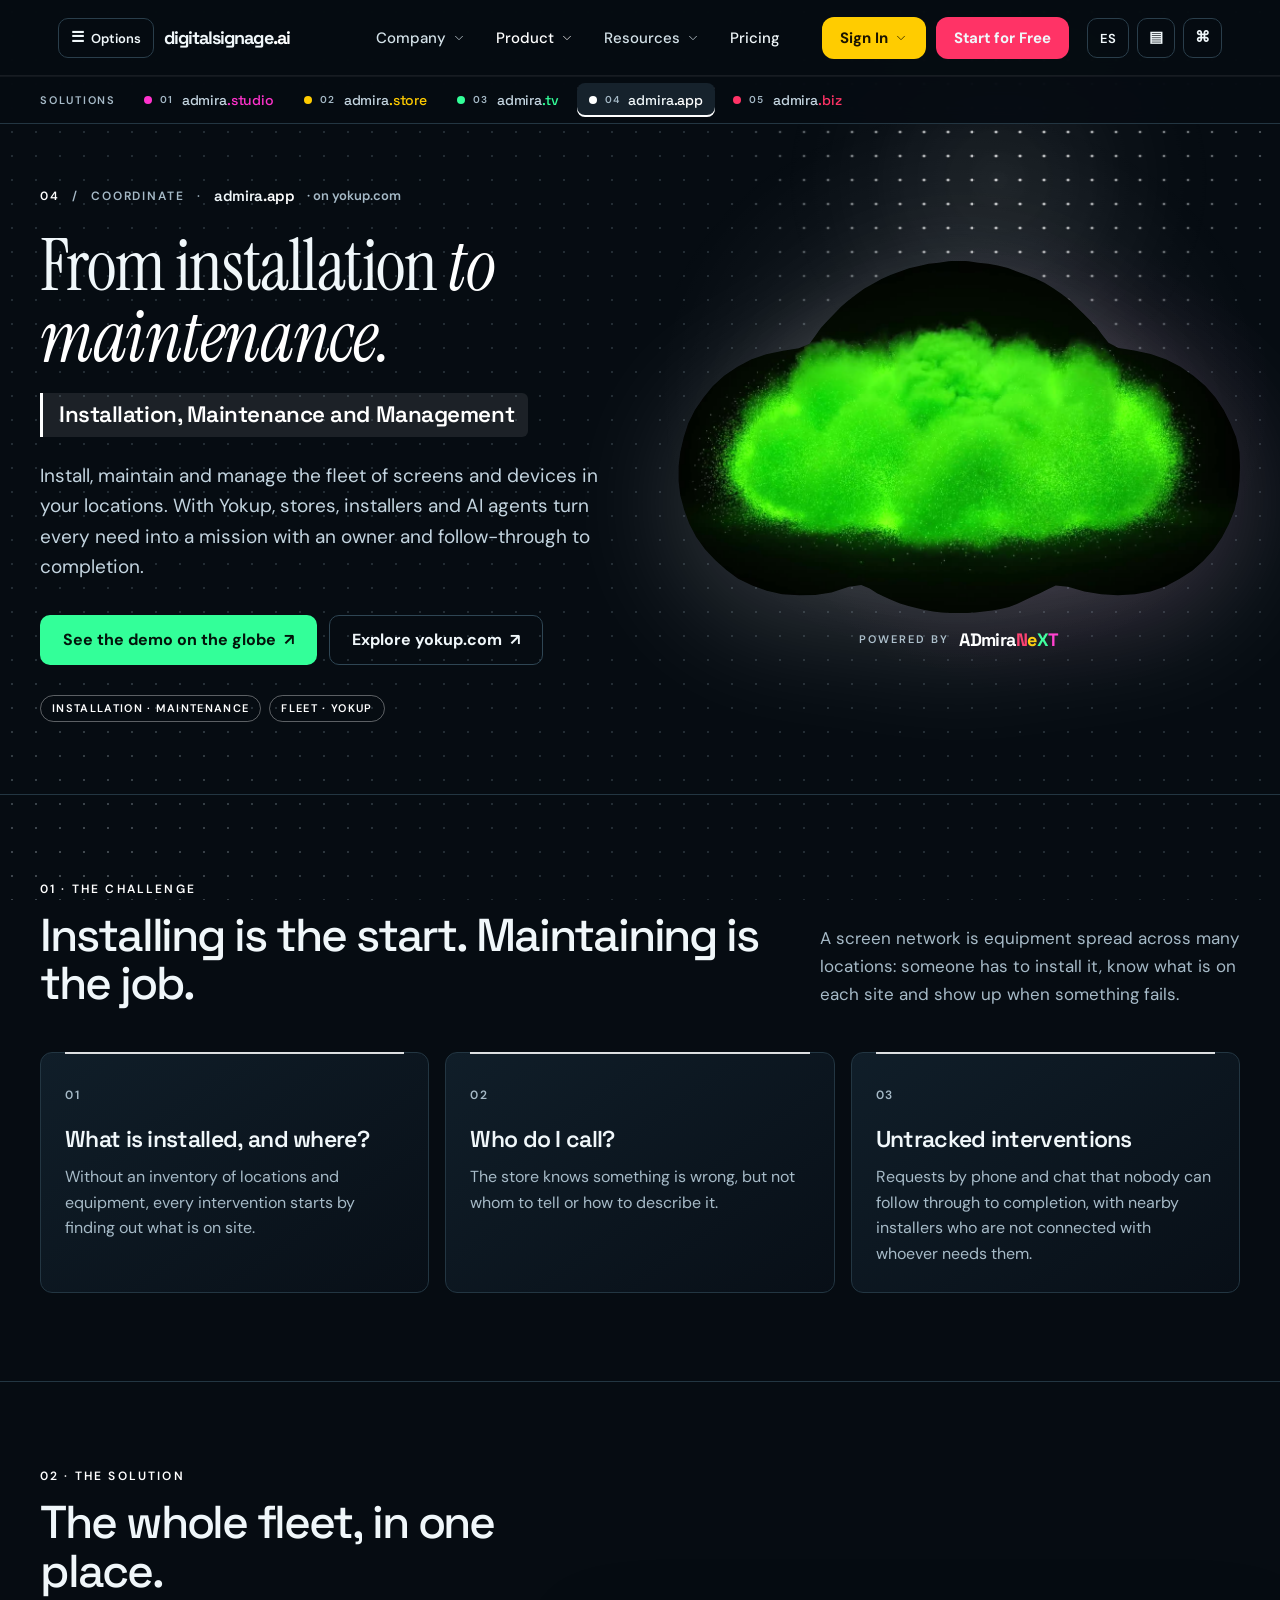
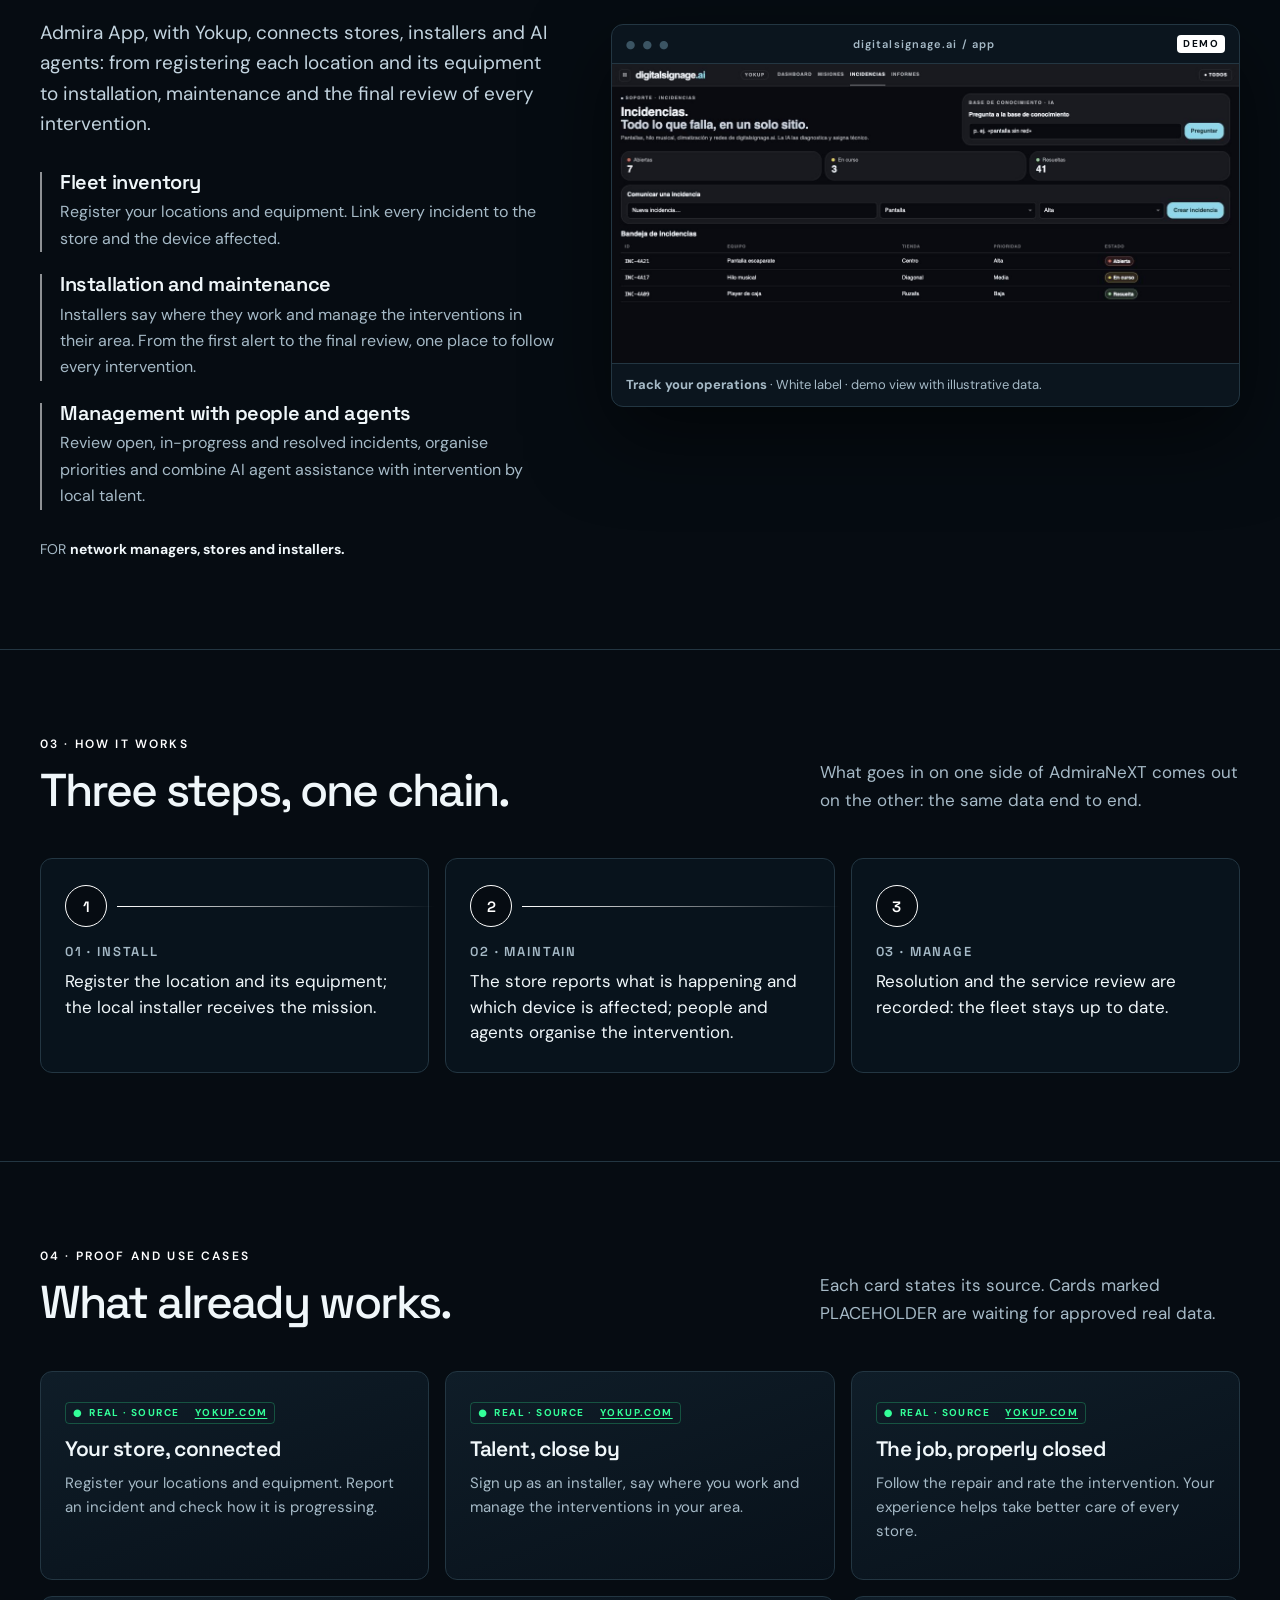
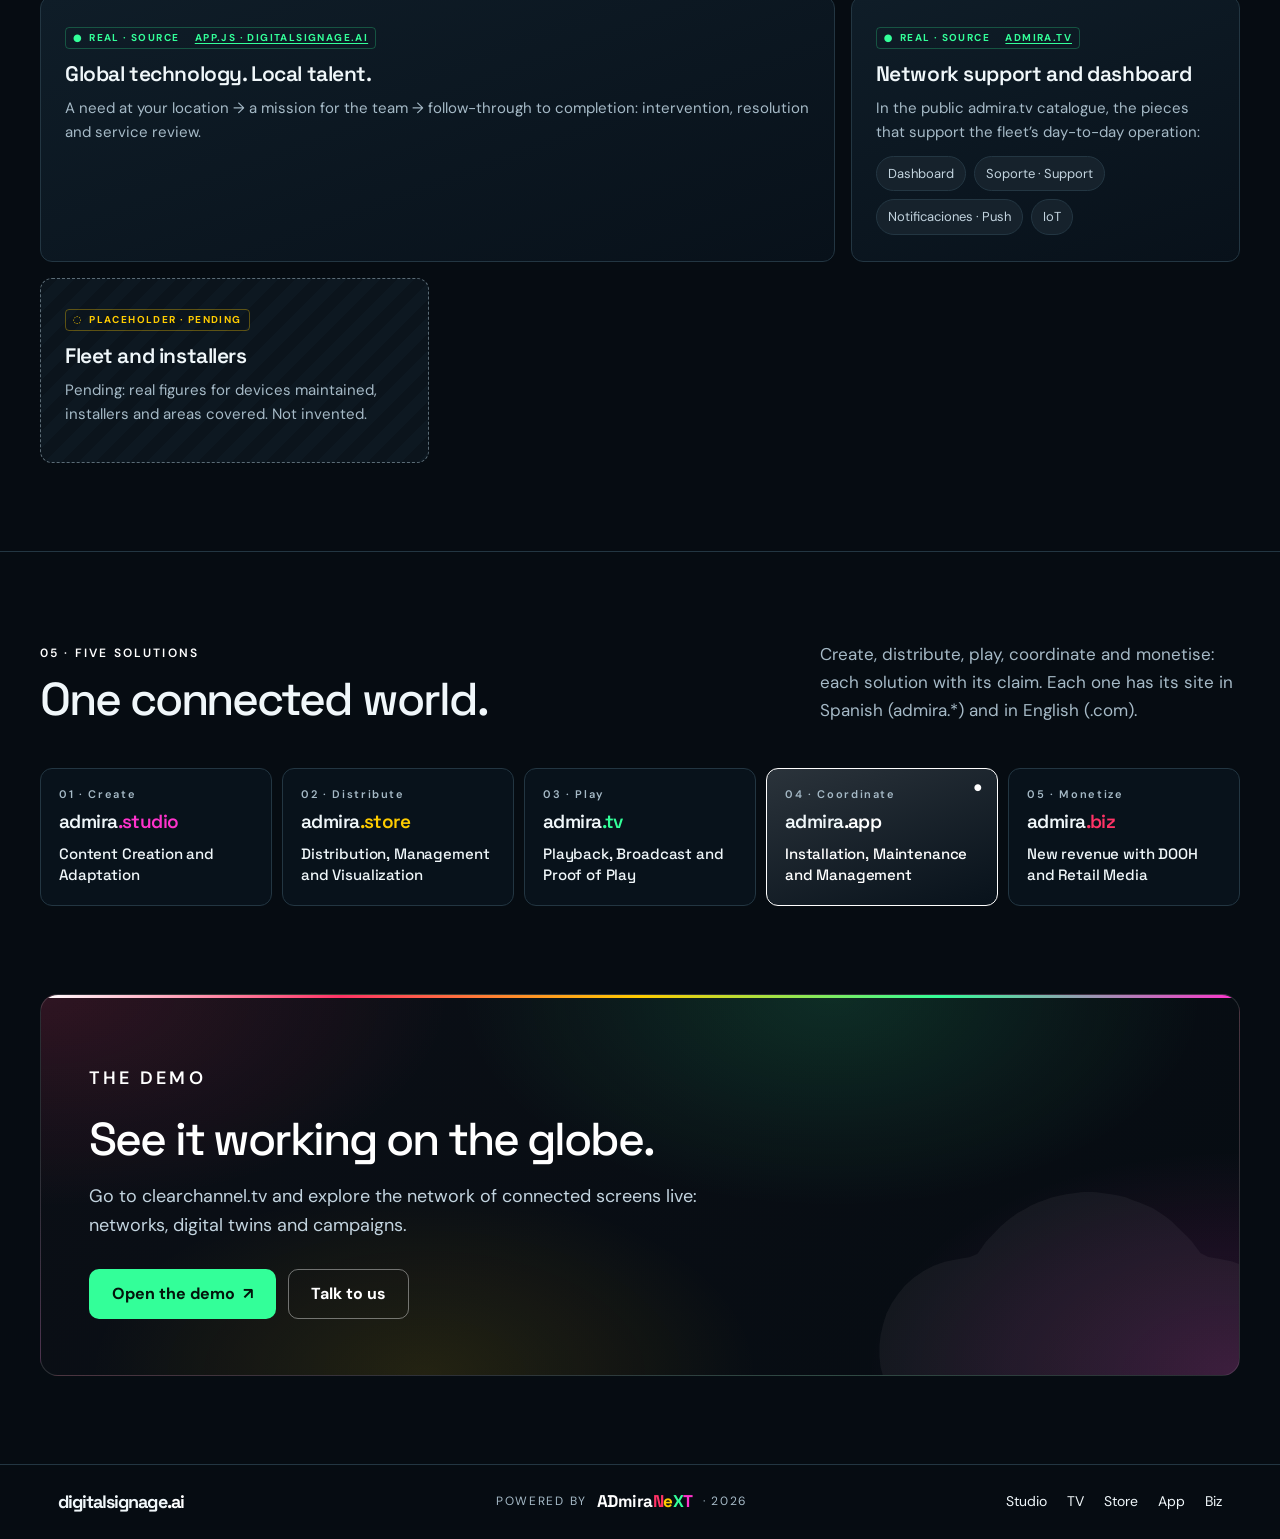
==== commit 946776c8: "Landings metaestilo: los claims de la cadena «Un mundo conectado» más visibles (Space Grotesk 15 px," ====
--- a/app/index.html
+++ b/app/index.html
@@ -1,4 +1,4 @@
-<!doctype html><html lang="en"><head><meta charset="utf-8"><meta name="theme-color" content="#060c12"><meta property="og:site_name" content="digitalsignage.ai"><meta name="viewport" content="width=device-width,initial-scale=1"><meta name="admiranext-version" content="v.04.10.2026.meta-claims-preview"><title>Admira App · Yokup — Installation, maintenance and management</title><meta name="description" content="Instala, mantén y gestiona la flota de pantallas y equipos de tus espacios: comercios, instaladores y agentes IA coordinados en cada intervención."><link rel="icon" type="image/svg+xml" href="data:image/svg+xml,%3Csvg xmlns='http://www.w3.org/2000/svg' viewBox='0 0 32 32'%3E%3Crect width='32' height='32' rx='8' fill='%23060d13'/%3E%3Cpath d='M8 24V8h4l8 10V8h4v16h-4L12 14v10z' fill='%23FFFFFF'/%3E%3C/svg%3E"><link rel="preconnect" href="https://fonts.gstatic.com" crossorigin><link rel="stylesheet" href="https://fonts.googleapis.com/css2?family=Instrument+Serif:ital@0;1&amp;display=swap"><link rel="stylesheet" href="/assets/style.css?v=20261003-11"><link rel="stylesheet" href="/assets/menu.css?v=20261003-11"><link rel="stylesheet" href="/assets/meta/meta.css?v=20261004-claims1"></head><body class="mx" data-page="meta-app" data-sol="app" data-title-es="Admira App · Yokup — Instalaciones, mantenimiento y gestión" data-title-en="Admira App · Yokup — Installation, maintenance and management"><a class="skip" href="#top" data-es="Saltar al contenido" data-en="Skip to content">Skip to content</a><header class="dsn" data-site-header><div class="dsn-bar"><a class="brand dsn-logo" href="/" aria-label="digitalsignage.ai — Inicio" data-home-logo><svg xmlns="http://www.w3.org/2000/svg" viewBox="0 0 300 38" role="img" aria-label="digitalsignage.ai" class="wordmark-logo" width="250" height="34"><text x="0" y="29" fill="#f0f7fa" font-family="Space Grotesk,Arial,sans-serif" font-size="30" font-weight="700" letter-spacing="-1.6">digitalsignage<tspan fill="#26deec">.ai</tspan></text></svg></a></div></header><nav class="mx-strip" data-aria-es="Soluciones AdmiraNeXT" data-aria-en="AdmiraNeXT solutions" aria-label="AdmiraNeXT solutions"><div class="mx-wrap"><span class="mx-strip-lbl" data-es="Soluciones" data-en="Solutions">Solutions</span><a href="/studio/" style="--c:#FF33CC"><i></i><small>01</small><em>admira<b>.studio</b></em></a><a href="/store/" style="--c:#FFCC00"><i></i><small>02</small><em>admira<b>.store</b></em></a><a href="/tv/" style="--c:#33FF99"><i></i><small>03</small><em>admira<b>.tv</b></em></a><a href="/app/" style="--c:#FFFFFF" aria-current="page"><i></i><small>04</small><em>admira<b>.app</b></em></a><a href="/biz/" style="--c:#FF3366"><i></i><small>05</small><em>admira<b>.biz</b></em></a></div></nav>
+<!doctype html><html lang="en"><head><meta charset="utf-8"><meta name="theme-color" content="#060c12"><meta property="og:site_name" content="digitalsignage.ai"><meta name="viewport" content="width=device-width,initial-scale=1"><meta name="admiranext-version" content="v.04.10.2026.meta-claims-preview"><title>Admira App · Yokup — Installation, maintenance and management</title><meta name="description" content="Instala, mantén y gestiona la flota de pantallas y equipos de tus espacios: comercios, instaladores y agentes IA coordinados en cada intervención."><link rel="icon" type="image/svg+xml" href="data:image/svg+xml,%3Csvg xmlns='http://www.w3.org/2000/svg' viewBox='0 0 32 32'%3E%3Crect width='32' height='32' rx='8' fill='%23060d13'/%3E%3Cpath d='M8 24V8h4l8 10V8h4v16h-4L12 14v10z' fill='%23FFFFFF'/%3E%3C/svg%3E"><link rel="preconnect" href="https://fonts.gstatic.com" crossorigin><link rel="stylesheet" href="https://fonts.googleapis.com/css2?family=Instrument+Serif:ital@0;1&amp;display=swap"><link rel="stylesheet" href="/assets/style.css?v=20261003-11"><link rel="stylesheet" href="/assets/menu.css?v=20261003-11"><link rel="stylesheet" href="/assets/meta/meta.css?v=20261004-claims2"></head><body class="mx" data-page="meta-app" data-sol="app" data-title-es="Admira App · Yokup — Instalaciones, mantenimiento y gestión" data-title-en="Admira App · Yokup — Installation, maintenance and management"><a class="skip" href="#top" data-es="Saltar al contenido" data-en="Skip to content">Skip to content</a><header class="dsn" data-site-header><div class="dsn-bar"><a class="brand dsn-logo" href="/" aria-label="digitalsignage.ai — Inicio" data-home-logo><svg xmlns="http://www.w3.org/2000/svg" viewBox="0 0 300 38" role="img" aria-label="digitalsignage.ai" class="wordmark-logo" width="250" height="34"><text x="0" y="29" fill="#f0f7fa" font-family="Space Grotesk,Arial,sans-serif" font-size="30" font-weight="700" letter-spacing="-1.6">digitalsignage<tspan fill="#26deec">.ai</tspan></text></svg></a></div></header><nav class="mx-strip" data-aria-es="Soluciones AdmiraNeXT" data-aria-en="AdmiraNeXT solutions" aria-label="AdmiraNeXT solutions"><div class="mx-wrap"><span class="mx-strip-lbl" data-es="Soluciones" data-en="Solutions">Solutions</span><a href="/studio/" style="--c:#FF33CC"><i></i><small>01</small><em>admira<b>.studio</b></em></a><a href="/store/" style="--c:#FFCC00"><i></i><small>02</small><em>admira<b>.store</b></em></a><a href="/tv/" style="--c:#33FF99"><i></i><small>03</small><em>admira<b>.tv</b></em></a><a href="/app/" style="--c:#FFFFFF" aria-current="page"><i></i><small>04</small><em>admira<b>.app</b></em></a><a href="/biz/" style="--c:#FF3366"><i></i><small>05</small><em>admira<b>.biz</b></em></a></div></nav>
 <main>
 <section class="mx-hero" id="top" aria-labelledby="mx-h1"><div class="mx-wrap mx-hero-grid"><div class="mx-hero-copy"><p class="mx-kicker"><span class="mx-num">04</span> / <span data-es="Coordinar" data-en="Coordinate">Coordinate</span> · <span class="mx-dom">admira<b>.app</b></span><span class="mx-mirror">· <span data-es="en admira.biz" data-en="on yokup.com">on yokup.com</span></span></p><h1 class="mx-h1" id="mx-h1" data-es="De la instalación &lt;em&gt;al mantenimiento.&lt;/em&gt;" data-en="From installation &lt;em&gt;to maintenance.&lt;/em&gt;">From installation <em>to maintenance.</em></h1><p class="mx-claim" data-es="Instalaciones, Mantenimiento y Gestión" data-en="Installation, Maintenance and Management">Installation, Maintenance and Management</p><p class="mx-lead" data-es="Instala, mantén y gestiona la flota de pantallas y equipos de tus espacios. Con Yokup, comercios, instaladores y agentes IA convierten cada necesidad en una misión con responsable y seguimiento hasta su cierre." data-en="Install, maintain and manage the fleet of screens and devices in your locations. With Yokup, stores, installers and AI agents turn every need into a mission with an owner and follow-through to completion.">Install, maintain and manage the fleet of screens and devices in your locations. With Yokup, stores, installers and AI agents turn every need into a mission with an owner and follow-through to completion.</p><div class="mx-ctas"><a class="mx-btn mx-btn--demo" href="https://clearchannel.tv/" data-href-es="https://www.admira.app/" data-href-en="https://clearchannel.tv/"><span data-es="Ver la demo en el globo" data-en="See the demo on the globe">See the demo on the globe</span> ↗</a><a class="mx-btn mx-btn--ghost" href="https://yokup.com/" data-href-es="https://www.admira.biz/" data-href-en="https://yokup.com/" rel="noopener"><span data-es="Explora admira.biz" data-en="Explore yokup.com">Explore yokup.com</span> ↗</a></div><div class="mx-tags"><span class="mx-tag" data-es="INSTALACIÓN · MANTENIMIENTO" data-en="INSTALLATION · MAINTENANCE">INSTALLATION · MAINTENANCE</span><span class="mx-tag" data-es="FLOTA · YOKUP" data-en="FLEET · YOKUP">FLEET · YOKUP</span></div></div>
 <div class="mx-hero-visual"><div class="mx-cloud-glow"><div class="mx-cloud"><video data-mx-video muted autoplay loop playsinline preload="metadata" poster="/assets/intro/admiranext-v6-poster.jpg?v=20261004" aria-hidden="true"><source src="/assets/intro/admiranext-v6.mp4?v=20261004" type="video/mp4"></video></div></div><p class="mx-powered">POWERED BY <span class="mx-wm" role="img" aria-label="ADmiraNeXT"><span class="yk-wm-admira">ADmira</span><span class="yk-wm-n">N</span><span class="yk-wm-e">e</span><span class="yk-wm-x">X</span><span class="yk-wm-t">T</span></span></p></div></div></section>
@@ -12,4 +12,4 @@
 </main>
 <dialog class="mx-shot-dialog"><img src="/assets/screens/biz.jpg" alt="admira.app" loading="lazy"><p><span>admira.app · <span data-es="Marca blanca · vista de demostración con datos ilustrativos." data-en="White label · demo view with illustrative data.">White label · demo view with illustrative data.</span></span><button type="button" data-mx-x aria-label="Cerrar">×</button></p></dialog>
 <svg class="mx-defs" width="0" height="0" aria-hidden="true" focusable="false"><clipPath id="mx-cloud-clip" clipPathUnits="objectBoundingBox"><path d="M.999 .543L1.000 .585L.999 .626L.996 .668L.990 .709L.980 .748L.968 .785L.953 .820L.935 .852L.915 .880L.892 .904L.868 .924L.841 .939L.813 .947L.783 .950L.753 .947L.723 .939L.694 .926L.672 .922L.658 .933L.644 .944L.630 .954L.617 .964L.603 .975L.589 .983L.574 .989L.559 .993L.544 .996L.529 .999L.514 1.000L.499 1.000L.484 1.000L.469 .999L.454 .996L.439 .992L.424 .986L.410 .980L.395 .973L.381 .964L.367 .954L.354 .944L.341 .931L.326 .921L.304 .926L.273 .942L.244 .949L.215 .950L.185 .947L.158 .937L.132 .922L.107 .903L.086 .878L.066 .850L.048 .819L.032 .784L.020 .747L.011 .708L.004 .667L.001 .626L.001 .584L.004 .543L.010 .502L.018 .462L.030 .424L.045 .389L.062 .356L.082 .327L.105 .302L.130 .281L.157 .266L.187 .256L.215 .249L.234 .236L.244 .214L.254 .191L.266 .171L.278 .151L.290 .131L.303 .113L.317 .096L.331 .080L.347 .066L.362 .052L.378 .041L.395 .031L.411 .022L.429 .015L.446 .009L.464 .006L.481 .002L.499 .000L.517 .002L.534 .006L.552 .009L.569 .014L.587 .021L.603 .031L.620 .041L.636 .051L.652 .063L.667 .078L.682 .094L.696 .111L.708 .130L.721 .150L.733 .169L.745 .189L.755 .211L.766 .233L.784 .248L.812 .255L.841 .265L.869 .281L.894 .301L.917 .327L.938 .355L.956 .388L.971 .424L.983 .462L.993 .501Z"/></clipPath></svg>
-<footer><a class="brand" href="/" aria-label="digitalsignage.ai — Inicio" data-home-logo><svg xmlns="http://www.w3.org/2000/svg" viewBox="0 0 300 38" role="img" aria-label="digitalsignage.ai" class="wordmark-logo" width="250" height="34"><text x="0" y="29" fill="#f0f7fa" font-family="Space Grotesk,Arial,sans-serif" font-size="30" font-weight="700" letter-spacing="-1.6">digitalsignage<tspan fill="#26deec">.ai</tspan></text></svg></a><p class="mx-foot-wm">POWERED BY <span class="mx-wm" role="img" aria-label="ADmiraNeXT"><span class="yk-wm-admira">ADmira</span><span class="yk-wm-n">N</span><span class="yk-wm-e">e</span><span class="yk-wm-x">X</span><span class="yk-wm-t">T</span></span> · 2026</p><div><a href="https://admira.studio">Studio</a><a href="https://admira.tv">TV</a><a href="https://admira.store">Store</a><a href="https://admira.app">App</a><a href="https://admira.biz">Biz</a></div></footer><script src="/assets/app.js?v=20261003-11"></script><script src="/assets/meta/meta.js?v=20261004-claims1"></script><script defer src="https://www.admiranext.com/assets/live-presence.js?v=2"></script></body></html>
+<footer><a class="brand" href="/" aria-label="digitalsignage.ai — Inicio" data-home-logo><svg xmlns="http://www.w3.org/2000/svg" viewBox="0 0 300 38" role="img" aria-label="digitalsignage.ai" class="wordmark-logo" width="250" height="34"><text x="0" y="29" fill="#f0f7fa" font-family="Space Grotesk,Arial,sans-serif" font-size="30" font-weight="700" letter-spacing="-1.6">digitalsignage<tspan fill="#26deec">.ai</tspan></text></svg></a><p class="mx-foot-wm">POWERED BY <span class="mx-wm" role="img" aria-label="ADmiraNeXT"><span class="yk-wm-admira">ADmira</span><span class="yk-wm-n">N</span><span class="yk-wm-e">e</span><span class="yk-wm-x">X</span><span class="yk-wm-t">T</span></span> · 2026</p><div><a href="https://admira.studio">Studio</a><a href="https://admira.tv">TV</a><a href="https://admira.store">Store</a><a href="https://admira.app">App</a><a href="https://admira.biz">Biz</a></div></footer><script src="/assets/app.js?v=20261003-11"></script><script src="/assets/meta/meta.js?v=20261004-claims2"></script><script defer src="https://www.admiranext.com/assets/live-presence.js?v=2"></script></body></html>
--- a/assets/meta/meta.css
+++ b/assets/meta/meta.css
@@ -137,7 +137,8 @@
 .mx-link small{display:block;font:600 11px/1 var(--mx-body);letter-spacing:.15em;color:var(--mx-muted);margin-bottom:12px}
 .mx-link strong{display:block;font:600 19px/1.1 var(--mx-head);letter-spacing:-.03em}
 .mx-link strong b{color:var(--c);font-weight:600}
-.mx-link>span{display:block;margin-top:8px;font-size:14px;color:var(--mx-muted);line-height:1.45}
+.mx-link>span{display:block;margin-top:10px;font:500 15px/1.4 var(--mx-head);letter-spacing:-.01em;color:#f0f7fa}
+.mx-link[aria-current=page]>span{color:var(--c)}
 .mx-link[aria-current=page]{border-color:var(--c);background:linear-gradient(160deg,color-mix(in srgb,var(--c) 14%,#08121b),#08121b)}
 .mx-link[aria-current=page]:after{content:attr(data-here);position:absolute;top:14px;right:14px;font:700 9px/1 var(--mx-body);letter-spacing:.14em;color:var(--c)}
 .mx-cta{position:relative;margin:0 0 88px;padding:56px 48px;border-radius:var(--mx-r-lg);overflow:hidden;border:1px solid #ffffff24;background:radial-gradient(55% 90% at 0% 0%,#ff336626,transparent 62%),radial-gradient(45% 80% at 32% 100%,#ffcc001c,transparent 62%),radial-gradient(50% 90% at 66% 0%,#33ff9922,transparent 62%),radial-gradient(50% 95% at 100% 100%,#ff33cc2e,transparent 62%),linear-gradient(135deg,#0b0f16,#060c12)}
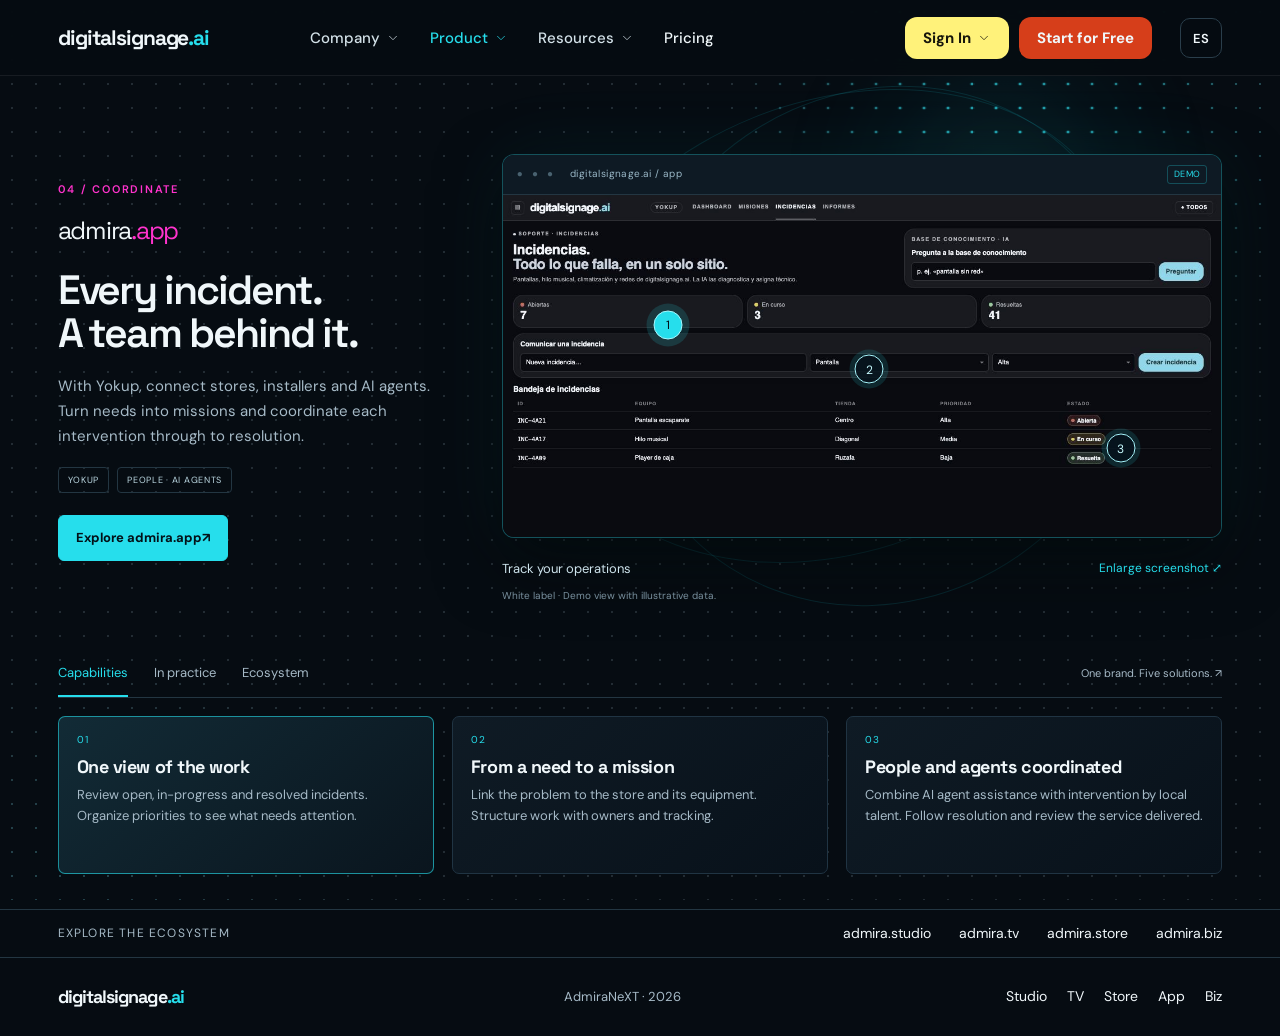
==== commit 511ea760: "Instantánea de la producción viva de digitalsignage.ai (despliegue b62711fb del 8-oct, hecho fuera d" ====
--- a/app/index.html
+++ b/app/index.html
@@ -1,15 +1 @@
-<!doctype html><html lang="en"><head><meta charset="utf-8"><meta name="theme-color" content="#060c12"><meta property="og:site_name" content="digitalsignage.ai"><meta name="viewport" content="width=device-width,initial-scale=1"><meta name="admiranext-version" content="v.04.10.2026.meta-claims-preview"><title>Admira App · Yokup — Installation, maintenance and management</title><meta name="description" content="Instala, mantén y gestiona la flota de pantallas y equipos de tus espacios: comercios, instaladores y agentes IA coordinados en cada intervención."><link rel="icon" type="image/svg+xml" href="data:image/svg+xml,%3Csvg xmlns='http://www.w3.org/2000/svg' viewBox='0 0 32 32'%3E%3Crect width='32' height='32' rx='8' fill='%23060d13'/%3E%3Cpath d='M8 24V8h4l8 10V8h4v16h-4L12 14v10z' fill='%23FFFFFF'/%3E%3C/svg%3E"><link rel="preconnect" href="https://fonts.gstatic.com" crossorigin><link rel="stylesheet" href="https://fonts.googleapis.com/css2?family=Instrument+Serif:ital@0;1&amp;display=swap"><link rel="stylesheet" href="/assets/style.css?v=20261003-11"><link rel="stylesheet" href="/assets/menu.css?v=20261003-11"><link rel="stylesheet" href="/assets/meta/meta.css?v=20261004-claims2"></head><body class="mx" data-page="meta-app" data-sol="app" data-title-es="Admira App · Yokup — Instalaciones, mantenimiento y gestión" data-title-en="Admira App · Yokup — Installation, maintenance and management"><a class="skip" href="#top" data-es="Saltar al contenido" data-en="Skip to content">Skip to content</a><header class="dsn" data-site-header><div class="dsn-bar"><a class="brand dsn-logo" href="/" aria-label="digitalsignage.ai — Inicio" data-home-logo><svg xmlns="http://www.w3.org/2000/svg" viewBox="0 0 300 38" role="img" aria-label="digitalsignage.ai" class="wordmark-logo" width="250" height="34"><text x="0" y="29" fill="#f0f7fa" font-family="Space Grotesk,Arial,sans-serif" font-size="30" font-weight="700" letter-spacing="-1.6">digitalsignage<tspan fill="#26deec">.ai</tspan></text></svg></a></div></header><nav class="mx-strip" data-aria-es="Soluciones AdmiraNeXT" data-aria-en="AdmiraNeXT solutions" aria-label="AdmiraNeXT solutions"><div class="mx-wrap"><span class="mx-strip-lbl" data-es="Soluciones" data-en="Solutions">Solutions</span><a href="/studio/" style="--c:#FF33CC"><i></i><small>01</small><em>admira<b>.studio</b></em></a><a href="/store/" style="--c:#FFCC00"><i></i><small>02</small><em>admira<b>.store</b></em></a><a href="/tv/" style="--c:#33FF99"><i></i><small>03</small><em>admira<b>.tv</b></em></a><a href="/app/" style="--c:#FFFFFF" aria-current="page"><i></i><small>04</small><em>admira<b>.app</b></em></a><a href="/biz/" style="--c:#FF3366"><i></i><small>05</small><em>admira<b>.biz</b></em></a></div></nav>
-<main>
-<section class="mx-hero" id="top" aria-labelledby="mx-h1"><div class="mx-wrap mx-hero-grid"><div class="mx-hero-copy"><p class="mx-kicker"><span class="mx-num">04</span> / <span data-es="Coordinar" data-en="Coordinate">Coordinate</span> · <span class="mx-dom">admira<b>.app</b></span><span class="mx-mirror">· <span data-es="en admira.biz" data-en="on yokup.com">on yokup.com</span></span></p><h1 class="mx-h1" id="mx-h1" data-es="De la instalación &lt;em&gt;al mantenimiento.&lt;/em&gt;" data-en="From installation &lt;em&gt;to maintenance.&lt;/em&gt;">From installation <em>to maintenance.</em></h1><p class="mx-claim" data-es="Instalaciones, Mantenimiento y Gestión" data-en="Installation, Maintenance and Management">Installation, Maintenance and Management</p><p class="mx-lead" data-es="Instala, mantén y gestiona la flota de pantallas y equipos de tus espacios. Con Yokup, comercios, instaladores y agentes IA convierten cada necesidad en una misión con responsable y seguimiento hasta su cierre." data-en="Install, maintain and manage the fleet of screens and devices in your locations. With Yokup, stores, installers and AI agents turn every need into a mission with an owner and follow-through to completion.">Install, maintain and manage the fleet of screens and devices in your locations. With Yokup, stores, installers and AI agents turn every need into a mission with an owner and follow-through to completion.</p><div class="mx-ctas"><a class="mx-btn mx-btn--demo" href="https://clearchannel.tv/" data-href-es="https://www.admira.app/" data-href-en="https://clearchannel.tv/"><span data-es="Ver la demo en el globo" data-en="See the demo on the globe">See the demo on the globe</span> ↗</a><a class="mx-btn mx-btn--ghost" href="https://yokup.com/" data-href-es="https://www.admira.biz/" data-href-en="https://yokup.com/" rel="noopener"><span data-es="Explora admira.biz" data-en="Explore yokup.com">Explore yokup.com</span> ↗</a></div><div class="mx-tags"><span class="mx-tag" data-es="INSTALACIÓN · MANTENIMIENTO" data-en="INSTALLATION · MAINTENANCE">INSTALLATION · MAINTENANCE</span><span class="mx-tag" data-es="FLOTA · YOKUP" data-en="FLEET · YOKUP">FLEET · YOKUP</span></div></div>
-<div class="mx-hero-visual"><div class="mx-cloud-glow"><div class="mx-cloud"><video data-mx-video muted autoplay loop playsinline preload="metadata" poster="/assets/intro/admiranext-v6-poster.jpg?v=20261004" aria-hidden="true"><source src="/assets/intro/admiranext-v6.mp4?v=20261004" type="video/mp4"></video></div></div><p class="mx-powered">POWERED BY <span class="mx-wm" role="img" aria-label="ADmiraNeXT"><span class="yk-wm-admira">ADmira</span><span class="yk-wm-n">N</span><span class="yk-wm-e">e</span><span class="yk-wm-x">X</span><span class="yk-wm-t">T</span></span></p></div></div></section>
-<section class="mx-sec" id="reto"><div class="mx-wrap"><div class="mx-sec-head"><div><p class="mx-eyebrow" data-es="01 · El reto" data-en="01 · The challenge">01 · The challenge</p><h2 class="mx-h2" data-es="Instalar es el principio. Mantener es el trabajo." data-en="Installing is the start. Maintaining is the job.">Installing is the start. Maintaining is the job.</h2></div><p data-es="Una red de pantallas son equipos repartidos por muchos espacios: alguien tiene que instalarlos, saber qué hay en cada local y llegar cuando algo falla." data-en="A screen network is equipment spread across many locations: someone has to install it, know what is on each site and show up when something fails.">A screen network is equipment spread across many locations: someone has to install it, know what is on each site and show up when something fails.</p></div><div class="mx-cards"><article class="mx-card"><span class="mx-idx">01</span><h3 data-es="¿Qué hay instalado, y dónde?" data-en="What is installed, and where?">What is installed, and where?</h3><p data-es="Sin un inventario de establecimientos y equipos, cada intervención empieza por averiguar qué hay en el local." data-en="Without an inventory of locations and equipment, every intervention starts by finding out what is on site.">Without an inventory of locations and equipment, every intervention starts by finding out what is on site.</p></article><article class="mx-card"><span class="mx-idx">02</span><h3 data-es="¿A quién llamo?" data-en="Who do I call?">Who do I call?</h3><p data-es="El comercio sabe que algo falla, pero no a quién avisar ni cómo describirlo." data-en="The store knows something is wrong, but not whom to tell or how to describe it.">The store knows something is wrong, but not whom to tell or how to describe it.</p></article><article class="mx-card"><span class="mx-idx">03</span><h3 data-es="Intervenciones sin seguimiento" data-en="Untracked interventions">Untracked interventions</h3><p data-es="Avisos por teléfono y mensajería que nadie puede seguir hasta el cierre, con instaladores cercanos que no están conectados con quien los necesita." data-en="Requests by phone and chat that nobody can follow through to completion, with nearby installers who are not connected with whoever needs them.">Requests by phone and chat that nobody can follow through to completion, with nearby installers who are not connected with whoever needs them.</p></article></div></div></section>
-<section class="mx-sec" id="solucion"><div class="mx-wrap mx-solution"><div><p class="mx-eyebrow" data-es="02 · La solución" data-en="02 · The solution">02 · The solution</p><h2 class="mx-h2" data-es="Toda la flota, en un solo sitio." data-en="The whole fleet, in one place.">The whole fleet, in one place.</h2><p class="mx-lead" style="margin-top:22px" data-es="Admira App, con Yokup, conecta comercios, instaladores y agentes IA: del alta de cada establecimiento y sus equipos a la instalación, el mantenimiento y la valoración final de cada intervención." data-en="Admira App, with Yokup, connects stores, installers and AI agents: from registering each location and its equipment to installation, maintenance and the final review of every intervention.">Admira App, with Yokup, connects stores, installers and AI agents: from registering each location and its equipment to installation, maintenance and the final review of every intervention.</p><ul class="mx-feats"><li class="mx-feat"><h3 data-es="Inventario de la flota" data-en="Fleet inventory">Fleet inventory</h3><p data-es="Da de alta tus establecimientos y equipos. Relaciona cada incidencia con el comercio y el equipo afectado." data-en="Register your locations and equipment. Link every incident to the store and the device affected.">Register your locations and equipment. Link every incident to the store and the device affected.</p></li><li class="mx-feat"><h3 data-es="Instalación y mantenimiento" data-en="Installation and maintenance">Installation and maintenance</h3><p data-es="Los instaladores indican dónde trabajan y gestionan las intervenciones de su zona. Del primer aviso a la valoración final, un lugar para seguir cada intervención." data-en="Installers say where they work and manage the interventions in their area. From the first alert to the final review, one place to follow every intervention.">Installers say where they work and manage the interventions in their area. From the first alert to the final review, one place to follow every intervention.</p></li><li class="mx-feat"><h3 data-es="Gestión con personas y agentes" data-en="Management with people and agents">Management with people and agents</h3><p data-es="Consulta incidencias abiertas, en curso y resueltas, organiza prioridades y combina la ayuda de agentes IA con la intervención del talento local." data-en="Review open, in-progress and resolved incidents, organise priorities and combine AI agent assistance with intervention by local talent.">Review open, in-progress and resolved incidents, organise priorities and combine AI agent assistance with intervention by local talent.</p></li></ul><p class="mx-for"><span data-es="PARA" data-en="FOR">FOR</span> <b><span data-es="responsables de red, comercios e instaladores." data-en="network managers, stores and installers.">network managers, stores and installers.</span></b></p></div>
-<figure class="mx-shot"><div class="mx-shot-bar"><span class="dots" aria-hidden="true">● ● ●</span><span>digitalsignage.ai / app</span><span class="mx-badge">DEMO</span></div><button type="button" data-mx-zoom data-aria-es="Ampliar captura" data-aria-en="Enlarge screenshot" aria-label="Enlarge screenshot"><img src="/assets/screens/biz.jpg" width="1280" height="610" loading="lazy" alt="admira.app · Track your operations"></button><figcaption><strong data-es="El seguimiento de tu operación" data-en="Track your operations">Track your operations</strong> · <span data-es="Marca blanca · vista de demostración con datos ilustrativos." data-en="White label · demo view with illustrative data.">White label · demo view with illustrative data.</span></figcaption></figure></div></section>
-<section class="mx-sec" id="como"><div class="mx-wrap"><div class="mx-sec-head"><div><p class="mx-eyebrow" data-es="03 · Cómo funciona" data-en="03 · How it works">03 · How it works</p><h2 class="mx-h2" data-es="Tres pasos, una sola cadena." data-en="Three steps, one chain.">Three steps, one chain.</h2></div><p data-es="Lo que entra por un lado de AdmiraNeXT sale por el otro: el mismo dato de punta a punta." data-en="What goes in on one side of AdmiraNeXT comes out on the other: the same data end to end.">What goes in on one side of AdmiraNeXT comes out on the other: the same data end to end.</p></div><ol class="mx-steps" style="list-style:none;margin:0;padding:0"><li class="mx-step"><span class="mx-dot">1</span><h3 data-es="01 · INSTALA" data-en="01 · INSTALL">01 · INSTALL</h3><p data-es="Da de alta el establecimiento y sus equipos; el instalador de la zona recibe la misión." data-en="Register the location and its equipment; the local installer receives the mission.">Register the location and its equipment; the local installer receives the mission.</p></li><li class="mx-step"><span class="mx-dot">2</span><h3 data-es="02 · MANTÉN" data-en="02 · MAINTAIN">02 · MAINTAIN</h3><p data-es="El comercio comunica qué ocurre y qué equipo está afectado; personas y agentes organizan la intervención." data-en="The store reports what is happening and which device is affected; people and agents organise the intervention.">The store reports what is happening and which device is affected; people and agents organise the intervention.</p></li><li class="mx-step"><span class="mx-dot">3</span><h3 data-es="03 · GESTIONA" data-en="03 · MANAGE">03 · MANAGE</h3><p data-es="Se registran la resolución y la valoración del servicio: la flota queda al día." data-en="Resolution and the service review are recorded: the fleet stays up to date.">Resolution and the service review are recorded: the fleet stays up to date.</p></li></ol></div></section>
-<section class="mx-sec" id="prueba"><div class="mx-wrap"><div class="mx-sec-head"><div><p class="mx-eyebrow" data-es="04 · Prueba y casos de uso" data-en="04 · Proof and use cases">04 · Proof and use cases</p><h2 class="mx-h2" data-es="Lo que ya funciona." data-en="What already works.">What already works.</h2></div><p data-es="Cada tarjeta indica su fuente. Las marcadas como PLACEHOLDER están pendientes de un dato real aprobado." data-en="Each card states its source. Cards marked PLACEHOLDER are waiting for approved real data.">Each card states its source. Cards marked PLACEHOLDER are waiting for approved real data.</p></div><div class="mx-proof"><article class="mx-proof-card"><span class="mx-src"><span data-es="Real · fuente" data-en="Real · source">Real · source</span>&nbsp;<a href="https://yokup.com/" target="_blank" rel="noopener">yokup.com</a></span><h3 data-es="Tu comercio, conectado" data-en="Your store, connected">Your store, connected</h3><p data-es="Da de alta tus establecimientos y equipos. Comunica una incidencia y consulta cómo avanza." data-en="Register your locations and equipment. Report an incident and check how it is progressing.">Register your locations and equipment. Report an incident and check how it is progressing.</p></article><article class="mx-proof-card"><span class="mx-src"><span data-es="Real · fuente" data-en="Real · source">Real · source</span>&nbsp;<a href="https://yokup.com/" target="_blank" rel="noopener">yokup.com</a></span><h3 data-es="El talento, cerca" data-en="Talent, close by">Talent, close by</h3><p data-es="Regístrate como instalador, indica dónde trabajas y gestiona las intervenciones de tu zona." data-en="Sign up as an installer, say where you work and manage the interventions in your area.">Sign up as an installer, say where you work and manage the interventions in your area.</p></article><article class="mx-proof-card"><span class="mx-src"><span data-es="Real · fuente" data-en="Real · source">Real · source</span>&nbsp;<a href="https://yokup.com/" target="_blank" rel="noopener">yokup.com</a></span><h3 data-es="El trabajo, bien cerrado" data-en="The job, properly closed">The job, properly closed</h3><p data-es="Sigue la reparación y valora la intervención. Tu experiencia ayuda a cuidar mejor de cada comercio." data-en="Follow the repair and rate the intervention. Your experience helps take better care of every store.">Follow the repair and rate the intervention. Your experience helps take better care of every store.</p></article><article class="mx-proof-card wide"><span class="mx-src"><span data-es="Real · fuente" data-en="Real · source">Real · source</span>&nbsp;<a href="/">app.js · digitalsignage.ai</a></span><h3 data-es="Tecnología global. Talento local." data-en="Global technology. Local talent.">Global technology. Local talent.</h3><p data-es="Una necesidad en el espacio → una misión para el equipo → seguimiento hasta el cierre: intervención, resolución y valoración del servicio." data-en="A need at your location → a mission for the team → follow-through to completion: intervention, resolution and service review.">A need at your location → a mission for the team → follow-through to completion: intervention, resolution and service review.</p></article><article class="mx-proof-card"><span class="mx-src"><span data-es="Real · fuente" data-en="Real · source">Real · source</span>&nbsp;<a href="https://admira.tv/" target="_blank" rel="noopener">admira.tv</a></span><h3 data-es="Soporte y dashboard de la red" data-en="Network support and dashboard">Network support and dashboard</h3><p data-es="En el catálogo público de admira.tv, las piezas que sostienen la operación diaria de la flota:" data-en="In the public admira.tv catalogue, the pieces that support the fleet’s day-to-day operation:">In the public admira.tv catalogue, the pieces that support the fleet’s day-to-day operation:</p><div class="mx-chips"><span class="mx-chip">Dashboard</span><span class="mx-chip">Soporte · Support</span><span class="mx-chip">Notificaciones · Push</span><span class="mx-chip">IoT</span></div></article><article class="mx-proof-card mx-placeholder"><span class="mx-src" data-es="PLACEHOLDER · pendiente" data-en="PLACEHOLDER · pending">PLACEHOLDER · pending</span><h3 data-es="Flota e instaladores" data-en="Fleet and installers">Fleet and installers</h3><p data-es="Pendiente: cifras reales de equipos mantenidos, instaladores y zonas cubiertas. No se inventan." data-en="Pending: real figures for devices maintained, installers and areas covered. Not invented.">Pending: real figures for devices maintained, installers and areas covered. Not invented.</p></article></div></div></section>
-<section class="mx-sec" id="cadena"><div class="mx-wrap"><div class="mx-sec-head"><div><p class="mx-eyebrow" data-es="05 · Cinco soluciones" data-en="05 · Five solutions">05 · Five solutions</p><h2 class="mx-h2" data-es="Un mundo conectado." data-en="One connected world.">One connected world.</h2></div><p data-es="Crear, distribuir, reproducir, coordinar y monetizar: cada solución con su claim. Cada una tiene su web en español (admira.*) y en inglés (.com)." data-en="Create, distribute, play, coordinate and monetise: each solution with its claim. Each one has its site in Spanish (admira.*) and in English (.com).">Create, distribute, play, coordinate and monetise: each solution with its claim. Each one has its site in Spanish (admira.*) and in English (.com).</p></div><nav class="mx-chain" aria-label="AdmiraNeXT"><a class="mx-link" href="/studio/" style="--c:#FF33CC"><small>01 · <span data-es="Crear" data-en="Create">Create</span></small><strong>admira<b>.studio</b></strong><span data-es="Creación y Adaptación de Contenidos" data-en="Content Creation and Adaptation">Content Creation and Adaptation</span></a><a class="mx-link" href="/store/" style="--c:#FFCC00"><small>02 · <span data-es="Distribuir" data-en="Distribute">Distribute</span></small><strong>admira<b>.store</b></strong><span data-es="Distribución, Gestión y Visualización" data-en="Distribution, Management and Visualization">Distribution, Management and Visualization</span></a><a class="mx-link" href="/tv/" style="--c:#33FF99"><small>03 · <span data-es="Reproducir" data-en="Play">Play</span></small><strong>admira<b>.tv</b></strong><span data-es="Reproducción, Emisión y Proof of Play" data-en="Playback, Broadcast and Proof of Play">Playback, Broadcast and Proof of Play</span></a><a class="mx-link" href="/app/" style="--c:#FFFFFF" aria-current="page" data-here="●"><small>04 · <span data-es="Coordinar" data-en="Coordinate">Coordinate</span></small><strong>admira<b>.app</b></strong><span data-es="Instalaciones, Mantenimiento y Gestión" data-en="Installation, Maintenance and Management">Installation, Maintenance and Management</span></a><a class="mx-link" href="/biz/" style="--c:#FF3366"><small>05 · <span data-es="Monetizar" data-en="Monetize">Monetize</span></small><strong>admira<b>.biz</b></strong><span data-es="Nuevos ingresos con DooH y Retail Media" data-en="New revenue with DOOH and Retail Media">New revenue with DOOH and Retail Media</span></a></nav></div></section>
-<section id="demo" aria-labelledby="mx-cta-h"><div class="mx-wrap"><div class="mx-cta"><p class="mx-eyebrow" data-es="La demo" data-en="The demo">The demo</p><h2 class="mx-h2" id="mx-cta-h" data-es="Míralo funcionando en el globo." data-en="See it working on the globe.">See it working on the globe.</h2><p data-es="Entra en admira.app y recorre en directo la red de pantallas conectadas: circuitos, gemelos digitales y campañas." data-en="Go to clearchannel.tv and explore the network of connected screens live: networks, digital twins and campaigns.">Go to clearchannel.tv and explore the network of connected screens live: networks, digital twins and campaigns.</p><div class="mx-ctas"><a class="mx-btn mx-btn--demo" href="https://clearchannel.tv/" data-href-es="https://www.admira.app/" data-href-en="https://clearchannel.tv/"><span data-es="Abrir la demo" data-en="Open the demo">Open the demo</span> ↗</a><a class="mx-btn mx-btn--ghost" href="mailto:info@admira.com"><span data-es="Hablar con nosotros" data-en="Talk to us">Talk to us</span></a></div></div></div></section>
-</main>
-<dialog class="mx-shot-dialog"><img src="/assets/screens/biz.jpg" alt="admira.app" loading="lazy"><p><span>admira.app · <span data-es="Marca blanca · vista de demostración con datos ilustrativos." data-en="White label · demo view with illustrative data.">White label · demo view with illustrative data.</span></span><button type="button" data-mx-x aria-label="Cerrar">×</button></p></dialog>
-<svg class="mx-defs" width="0" height="0" aria-hidden="true" focusable="false"><clipPath id="mx-cloud-clip" clipPathUnits="objectBoundingBox"><path d="M.999 .543L1.000 .585L.999 .626L.996 .668L.990 .709L.980 .748L.968 .785L.953 .820L.935 .852L.915 .880L.892 .904L.868 .924L.841 .939L.813 .947L.783 .950L.753 .947L.723 .939L.694 .926L.672 .922L.658 .933L.644 .944L.630 .954L.617 .964L.603 .975L.589 .983L.574 .989L.559 .993L.544 .996L.529 .999L.514 1.000L.499 1.000L.484 1.000L.469 .999L.454 .996L.439 .992L.424 .986L.410 .980L.395 .973L.381 .964L.367 .954L.354 .944L.341 .931L.326 .921L.304 .926L.273 .942L.244 .949L.215 .950L.185 .947L.158 .937L.132 .922L.107 .903L.086 .878L.066 .850L.048 .819L.032 .784L.020 .747L.011 .708L.004 .667L.001 .626L.001 .584L.004 .543L.010 .502L.018 .462L.030 .424L.045 .389L.062 .356L.082 .327L.105 .302L.130 .281L.157 .266L.187 .256L.215 .249L.234 .236L.244 .214L.254 .191L.266 .171L.278 .151L.290 .131L.303 .113L.317 .096L.331 .080L.347 .066L.362 .052L.378 .041L.395 .031L.411 .022L.429 .015L.446 .009L.464 .006L.481 .002L.499 .000L.517 .002L.534 .006L.552 .009L.569 .014L.587 .021L.603 .031L.620 .041L.636 .051L.652 .063L.667 .078L.682 .094L.696 .111L.708 .130L.721 .150L.733 .169L.745 .189L.755 .211L.766 .233L.784 .248L.812 .255L.841 .265L.869 .281L.894 .301L.917 .327L.938 .355L.956 .388L.971 .424L.983 .462L.993 .501Z"/></clipPath></svg>
-<footer><a class="brand" href="/" aria-label="digitalsignage.ai — Inicio" data-home-logo><svg xmlns="http://www.w3.org/2000/svg" viewBox="0 0 300 38" role="img" aria-label="digitalsignage.ai" class="wordmark-logo" width="250" height="34"><text x="0" y="29" fill="#f0f7fa" font-family="Space Grotesk,Arial,sans-serif" font-size="30" font-weight="700" letter-spacing="-1.6">digitalsignage<tspan fill="#26deec">.ai</tspan></text></svg></a><p class="mx-foot-wm">POWERED BY <span class="mx-wm" role="img" aria-label="ADmiraNeXT"><span class="yk-wm-admira">ADmira</span><span class="yk-wm-n">N</span><span class="yk-wm-e">e</span><span class="yk-wm-x">X</span><span class="yk-wm-t">T</span></span> · 2026</p><div><a href="https://admira.studio">Studio</a><a href="https://admira.tv">TV</a><a href="https://admira.store">Store</a><a href="https://admira.app">App</a><a href="https://admira.biz">Biz</a></div></footer><script src="/assets/app.js?v=20261003-11"></script><script src="/assets/meta/meta.js?v=20261004-claims2"></script><script defer src="https://www.admiranext.com/assets/live-presence.js?v=2"></script></body></html>
+<!doctype html><html lang="en"><head><meta charset="utf-8"><meta name="theme-color" content="#26deec"><meta property="og:site_name" content="digitalsignage.ai"><meta name="viewport" content="width=device-width,initial-scale=1"><title>Admira App — Mantenimiento, incidencias e inventario</title><meta name="description" content="Coordina mantenimiento, incidencias, inventario e instaladores con personas y agentes IA."><link rel="icon" type="image/svg+xml" href="data:image/svg+xml,%3Csvg xmlns='http://www.w3.org/2000/svg' viewBox='0 0 32 32'%3E%3Crect width='32' height='32' rx='8' fill='%23060d13'/%3E%3Cpath d='M8 24V8h4l8 10V8h4v16h-4L12 14v10z' fill='%2324def0'/%3E%3C/svg%3E"><link rel="stylesheet" href="/assets/style.css?v=20261004-1"><link rel="stylesheet" href="/assets/menu.css?v=20261004-1"></head><body data-page="app"><a class="skip" href="#solutions">Saltar al contenido</a><header class="dsn" data-site-header><div class="dsn-bar"><a class="brand dsn-logo" href="/" aria-label="digitalsignage.ai — Inicio" data-home-logo><svg xmlns="http://www.w3.org/2000/svg" viewBox="0 0 300 38" role="img" aria-label="digitalsignage.ai" class="wordmark-logo" width="250" height="34"><text x="0" y="29" fill="#f0f7fa" font-family="Space Grotesk,Arial,sans-serif" font-size="30" font-weight="700" letter-spacing="-1.6">digitalsignage<tspan fill="#26deec">.ai</tspan></text></svg></a></div></header><main id="solutions"><div id="detail-content"></div><aside class="related"><span data-es="EXPLORA EL ECOSISTEMA" data-en="EXPLORE THE ECOSYSTEM">EXPLORA EL ECOSISTEMA</span><a href="/studio/">admira.studio</a><a href="https://admira.tv/">admira.tv</a><a href="/store/">admira.store</a><a href="/biz/">admira.biz</a></aside></main><footer><a class="brand" href="/" aria-label="digitalsignage.ai — Inicio" data-home-logo><svg xmlns="http://www.w3.org/2000/svg" viewBox="0 0 300 38" role="img" aria-label="digitalsignage.ai" class="wordmark-logo" width="250" height="34"><text x="0" y="29" fill="#f0f7fa" font-family="Space Grotesk,Arial,sans-serif" font-size="30" font-weight="700" letter-spacing="-1.6">digitalsignage<tspan fill="#26deec">.ai</tspan></text></svg></a><p>AdmiraNeXT · 2026</p><div><a href="https://admira.studio">Studio</a><a href="https://admira.tv">TV</a><a href="https://admira.store">Store</a><a href="https://admira.app">App</a><a href="https://admira.biz">Biz</a></div></footer><script src="/assets/app.js?v=20261008-cta"></script><script src="/assets/detail.js?v=20261008-cta"></script><script defer src="https://www.admiranext.com/assets/live-presence.js?v=2"></script></body></html>
--- a/assets/style.css
+++ b/assets/style.css
@@ -76,3 +76,42 @@
 .dsn-col:first-child .dsn-mlink[href="/store/"] .dsn-ico{color:#33FF99}
 .dsn-col:first-child .dsn-mlink[href="/app/"] .dsn-ico{color:#FF33CC}
 .dsn-col:first-child .dsn-mlink[href="/biz/"] .dsn-ico{color:#26DEEC}
+
+/* v8 (4-oct-2026): rótulos del vídeo de la portada como texto HTML, sincronizados con el vídeo (home.js).
+   --below: debajo de la nube, misma tipografía que el titular (Instrument Serif), sobre el fondo claro; sigue al borde
+   inferior de la nube (--cap-y) y se desvanece con el titular al hacer scroll. --in: dentro de la tarjeta (modo
+   tarjeta/pantalla completa), sobre el vídeo, arriba a la izquierda para no chocar con la caja amarilla. */
+.ch-cap{pointer-events:none;font-family:'Instrument Serif',Georgia,'Times New Roman',serif;font-weight:400}
+.ch-cap p{margin:0}
+.ch-cap-txt{transition:opacity .35s ease,transform .35s ease}
+.ch-cap.is-swap .ch-cap-txt,.ch-cap.is-empty .ch-cap-txt{opacity:0;transform:translateY(6px)}
+.ch-cap-name{font-size:clamp(30px,2.9vw,44px);line-height:1.02;letter-spacing:-.015em;white-space:nowrap}
+.ch-cap-claim{margin-top:6px!important;font-size:clamp(19px,1.6vw,25px);line-height:1.15;letter-spacing:-.005em}
+.ch-cap--below{position:absolute;z-index:3;left:16px;right:16px;top:0;transform:translateY(var(--cap-y,70vh));text-align:center;color:var(--ink-light);opacity:calc(1 - var(--out))}
+.ch-cap--below .ch-cap-claim{color:#33434e}
+/* sufijo de cada solución: texto en tinta con subrayado tipo rotulador en su color AdmiraNeXT (legible también el amarillo y el verde) */
+/* v8.1: la línea de color va debajo del claim (no detrás del sufijo). --bar lo escribe home.js en cada rótulo
+   (color de la solución; en el final, las cuatro del logo NeXT). En fondo claro, app (blanco) lleva un filete de tinta. */
+.ch-cap-claim{display:table}
+.ch-cap-claim:after{content:'';display:block;height:6px;margin-top:10px;border-radius:3px;background:var(--bar,transparent);transition:background-color .35s ease}
+.ch-cap--below .ch-cap-claim{margin-left:auto;margin-right:auto}
+.ch-cap--below[data-k=app] .ch-cap-claim:after{box-shadow:inset 0 0 0 1px #0b1a24}
+.ch-cap.is-empty .ch-cap-claim:after{background:transparent}
+/* v8.1: los puntos que se iluminan con el ratón toman el color de la solución del vídeo (--glow, lo escribe home.js);
+   --glow-l es la variante para el fondo claro del héroe (app: gris, porque el blanco no se ve). */
+@property --glow{syntax:'<color>';inherits:true;initial-value:#FF33CC}
+@property --glow-l{syntax:'<color>';inherits:true;initial-value:#FF33CC}
+body[data-page=home]{--glow:#FF33CC;--glow-l:#FF33CC;transition:--glow .6s ease,--glow-l .6s ease}
+body[data-page=home] .dsn-dots-idle{background-image:radial-gradient(circle at 50% 50%,var(--glow) 0,var(--glow) 1px,transparent 1.6px)}
+body[data-page=home] .dsn-dots-halo{background-image:radial-gradient(circle at 50% 50%,var(--glow) 0,var(--glow) 1.2px,transparent 1.8px)}
+body[data-page=home] .dsn-dots--local .dsn-dots-halo{--g:color-mix(in srgb,var(--glow) calc(var(--dark,0) * 100%),var(--glow-l));background-image:radial-gradient(circle at 50% 50%,var(--g) 0,var(--g) 1.4px,transparent 2px)}
+body[data-page=home] .dsn-dots-halo:before{background:radial-gradient(closest-side,color-mix(in srgb,var(--glow) 12%,transparent),transparent)}
+body[data-page=home] .dsn-dots--local .dsn-dots-halo:before{background:radial-gradient(closest-side,color-mix(in srgb,var(--g) 12%,transparent),transparent)}
+.ch-cap--in{position:absolute;z-index:2;left:0;right:0;top:0;padding:clamp(18px,2.6vw,34px) clamp(18px,2.8vw,40px) 70px;color:#fff;background:linear-gradient(180deg,#05080cb3,#05080c55 55%,transparent);opacity:var(--box);text-shadow:0 1px 14px #0009}
+.ch-cap--in .ch-cap-claim{color:#e8eef2}
+.ch-cap--in .suf{color:var(--c)}
+.ch-cap--in.is-empty{background:none}
+.ch-cap .nxc{color:var(--c)}
+.ch-cap--below .nxc{color:inherit}
+.ch--static .ch-cap--below{display:none}
+@media(max-width:899.98px){.ch-cap-claim:after{height:5px;margin-top:8px}.ch-cap-name{font-size:clamp(28px,8vw,36px)}.ch-cap-claim{font-size:clamp(17px,4.6vw,21px)}.ch-cap--in{padding:16px 18px 56px}.ch-cap--in .ch-cap-name{font-size:28px}.ch-cap--in .ch-cap-claim{font-size:17px}}
